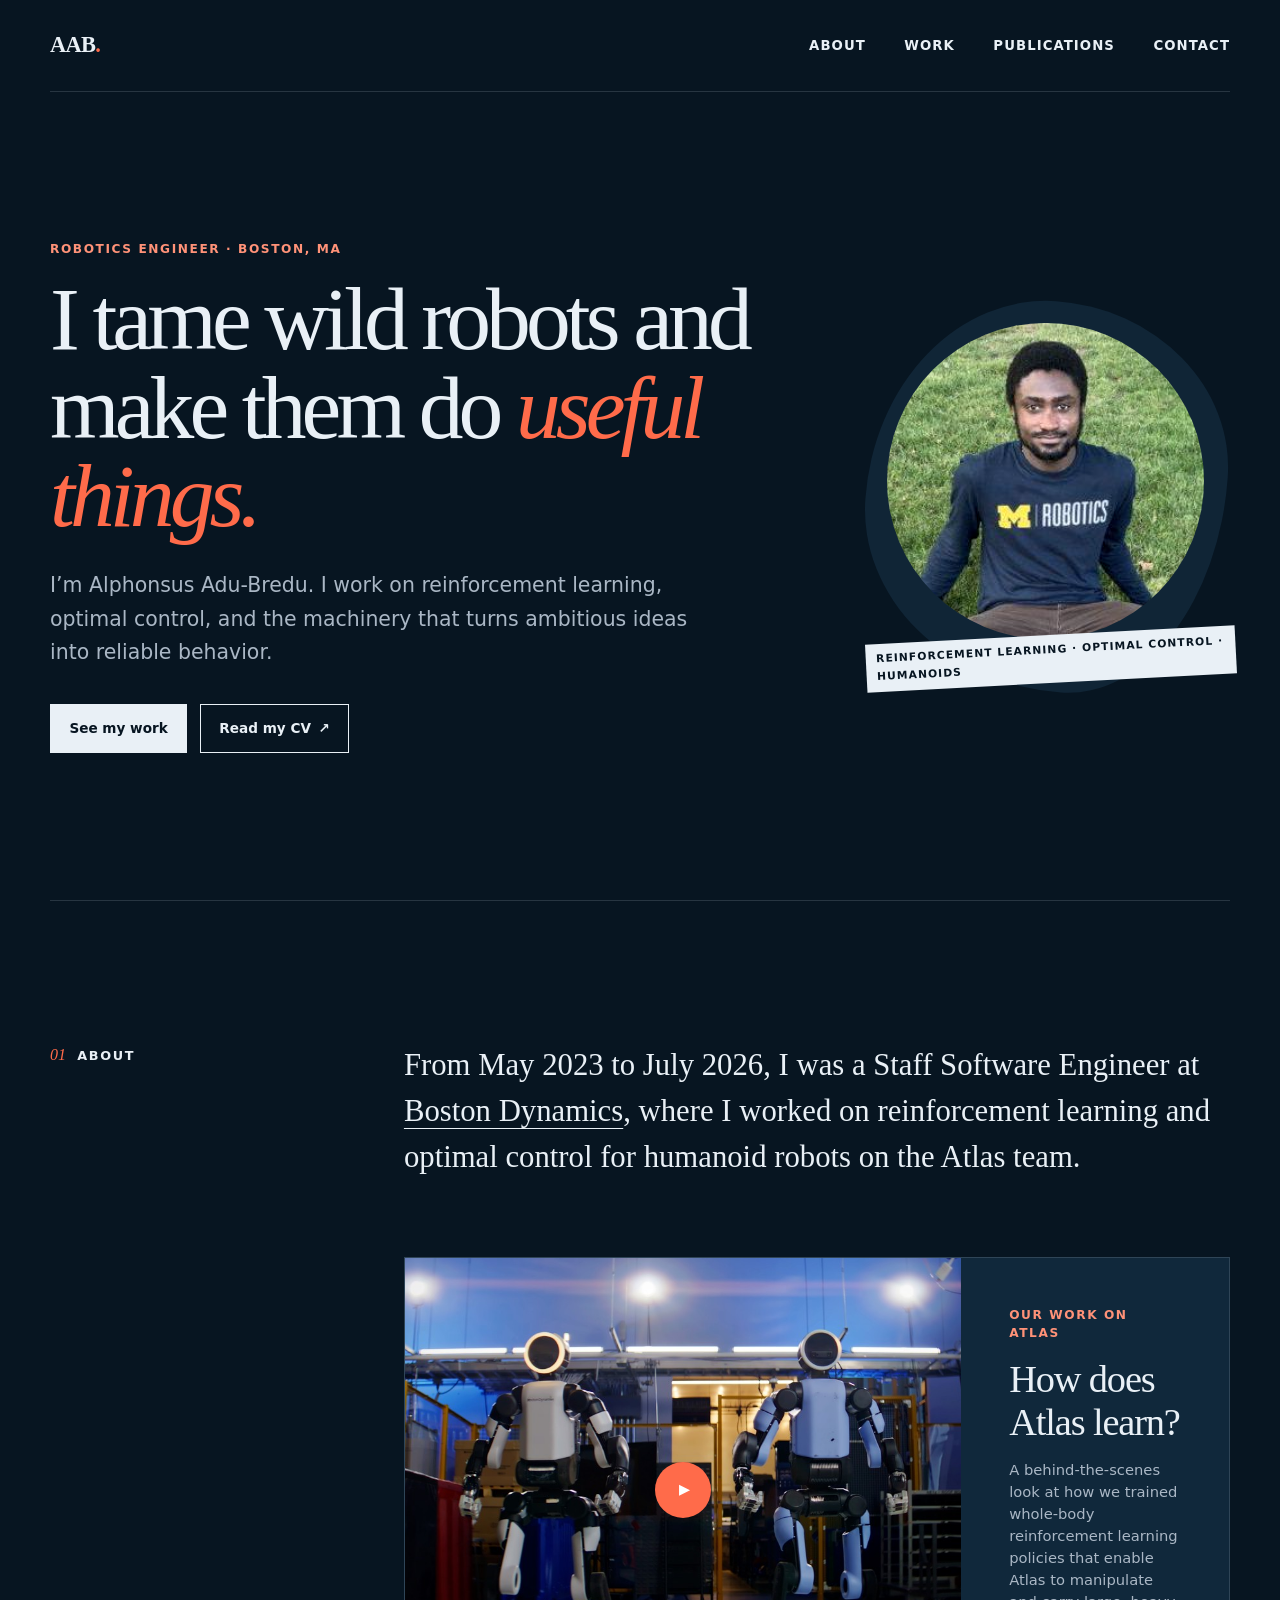
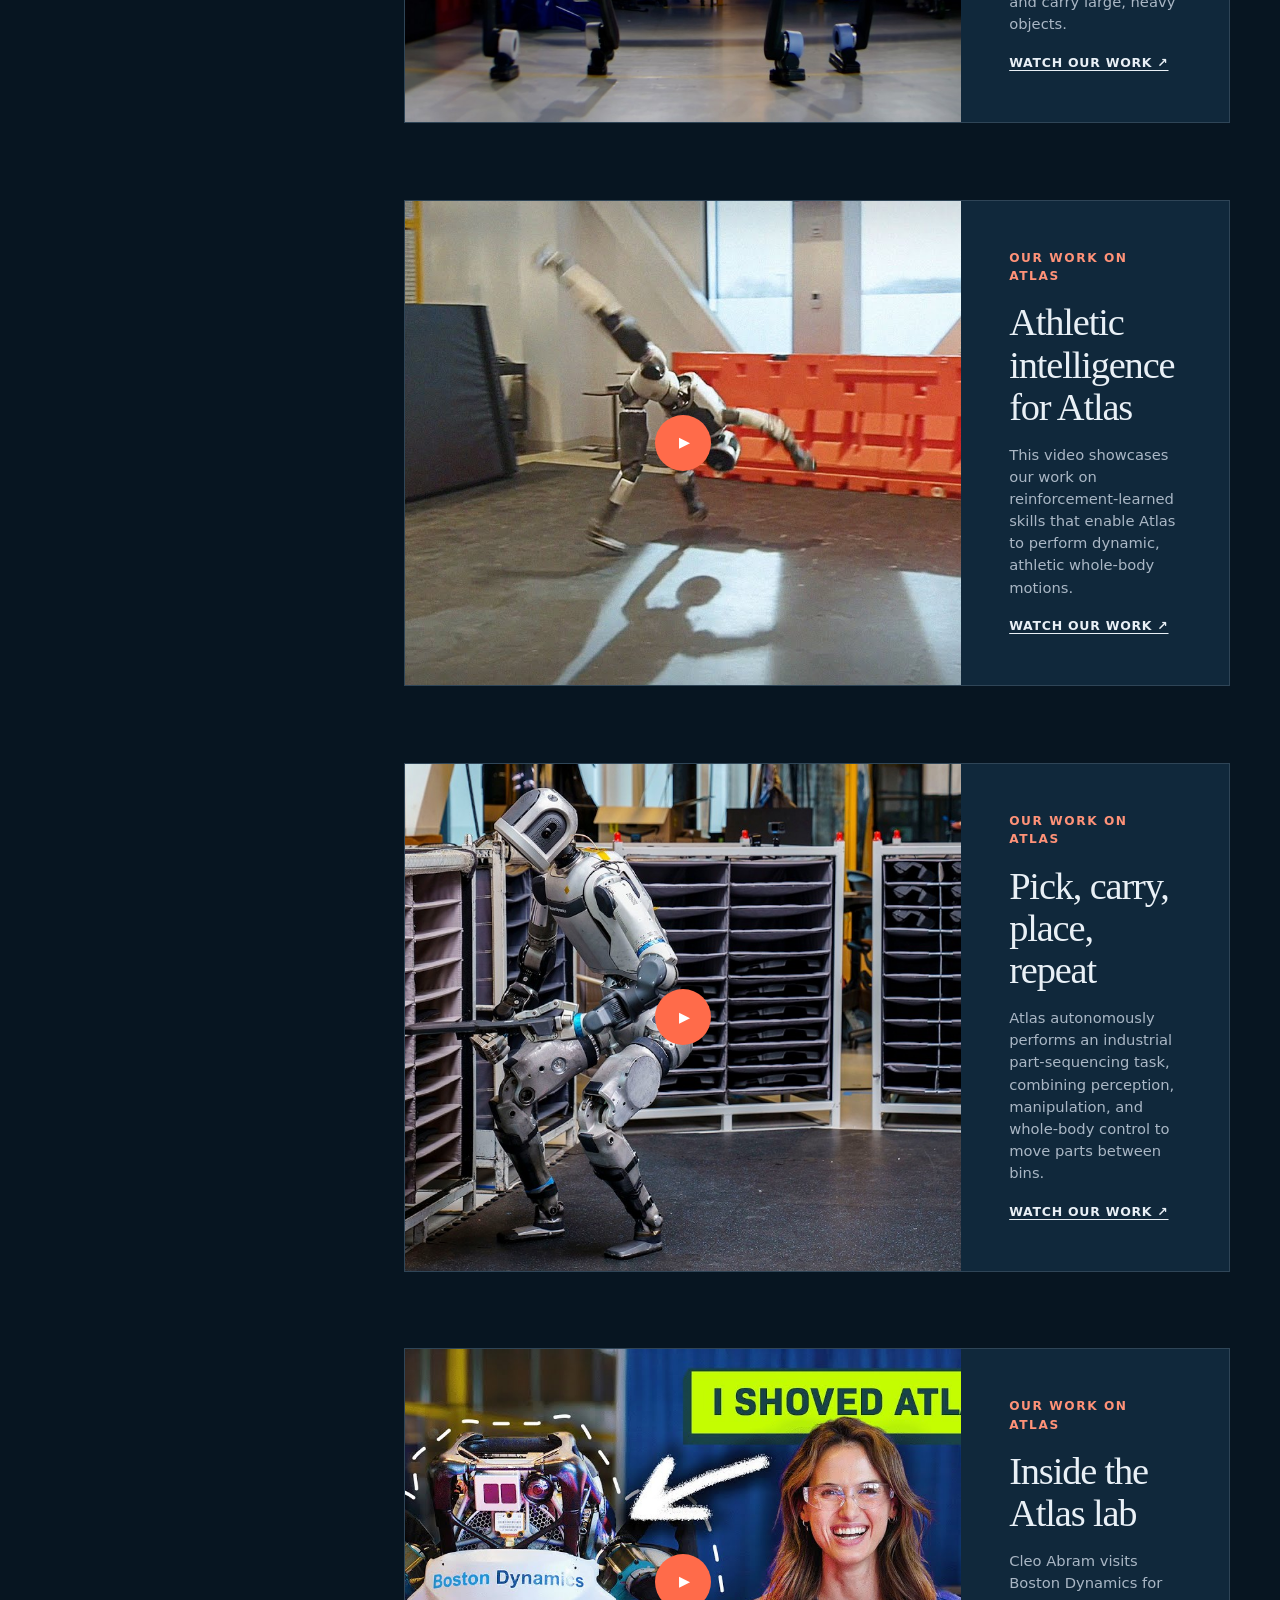
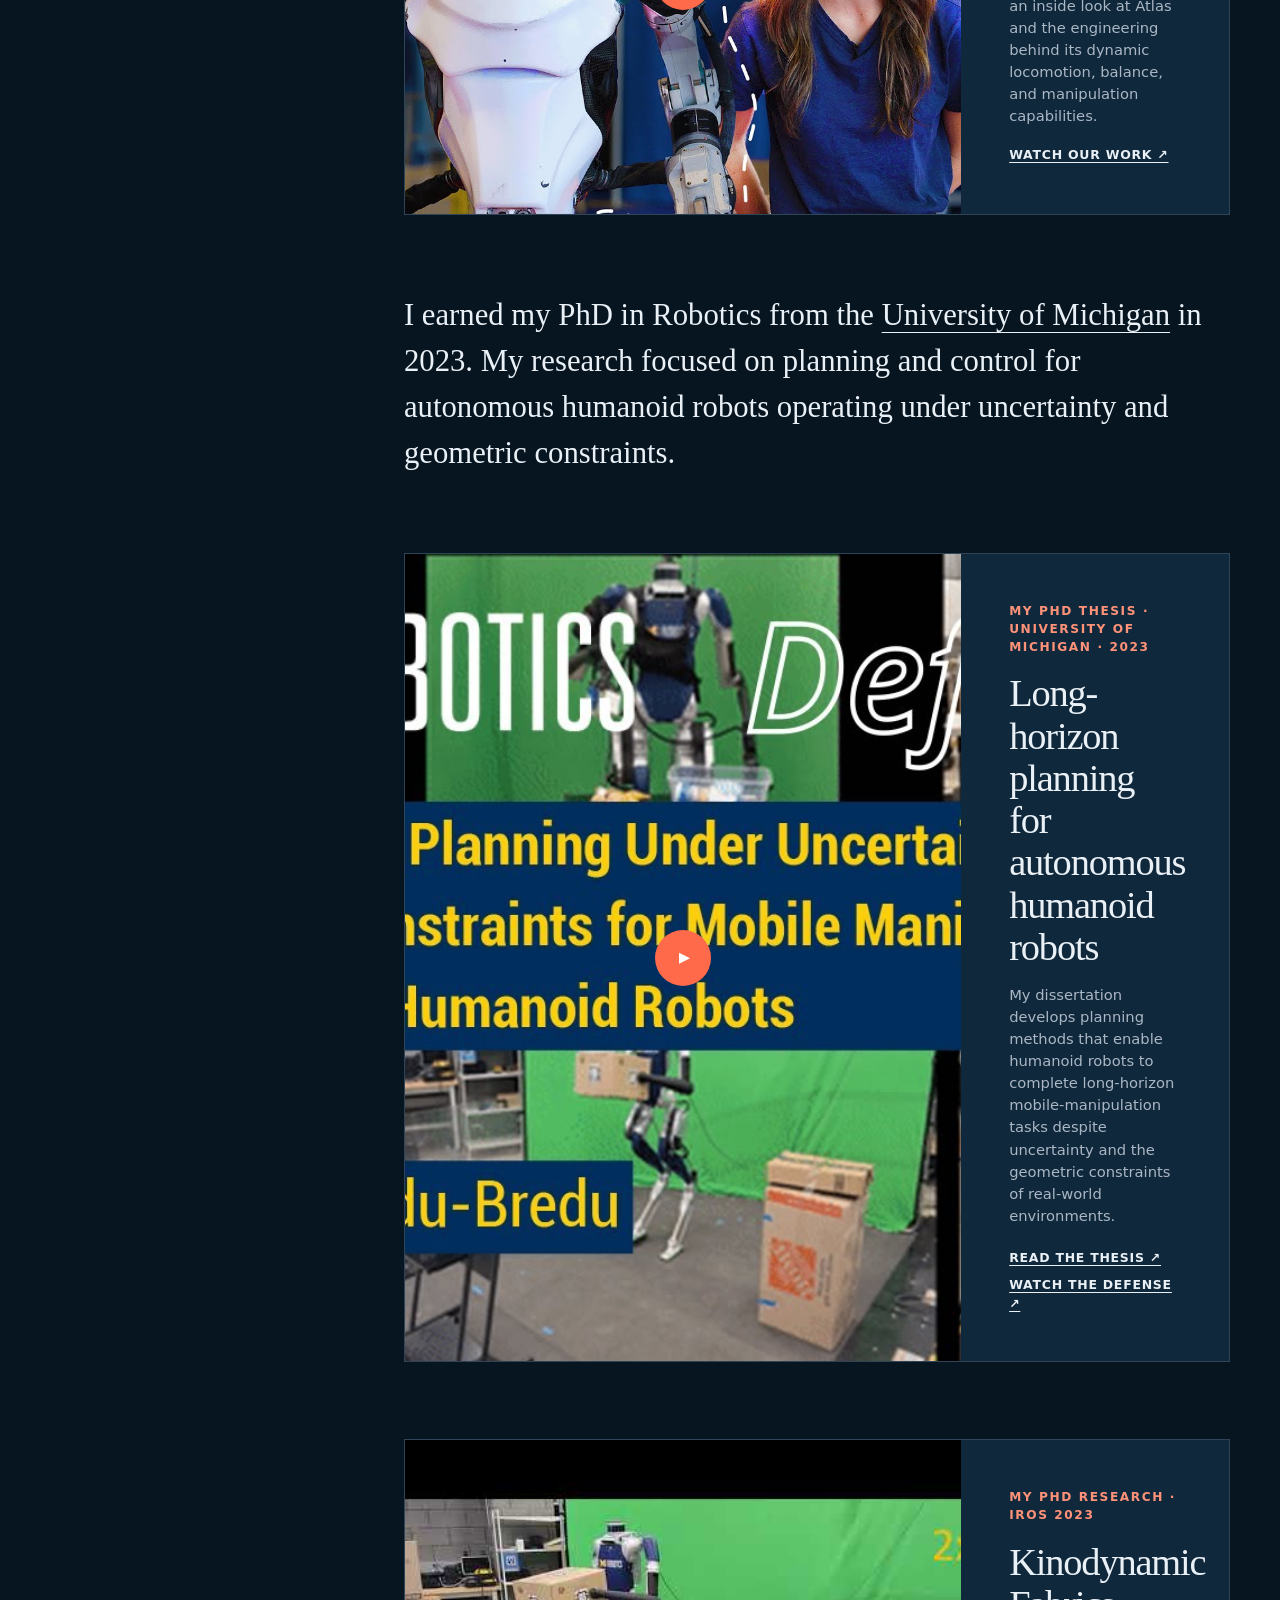
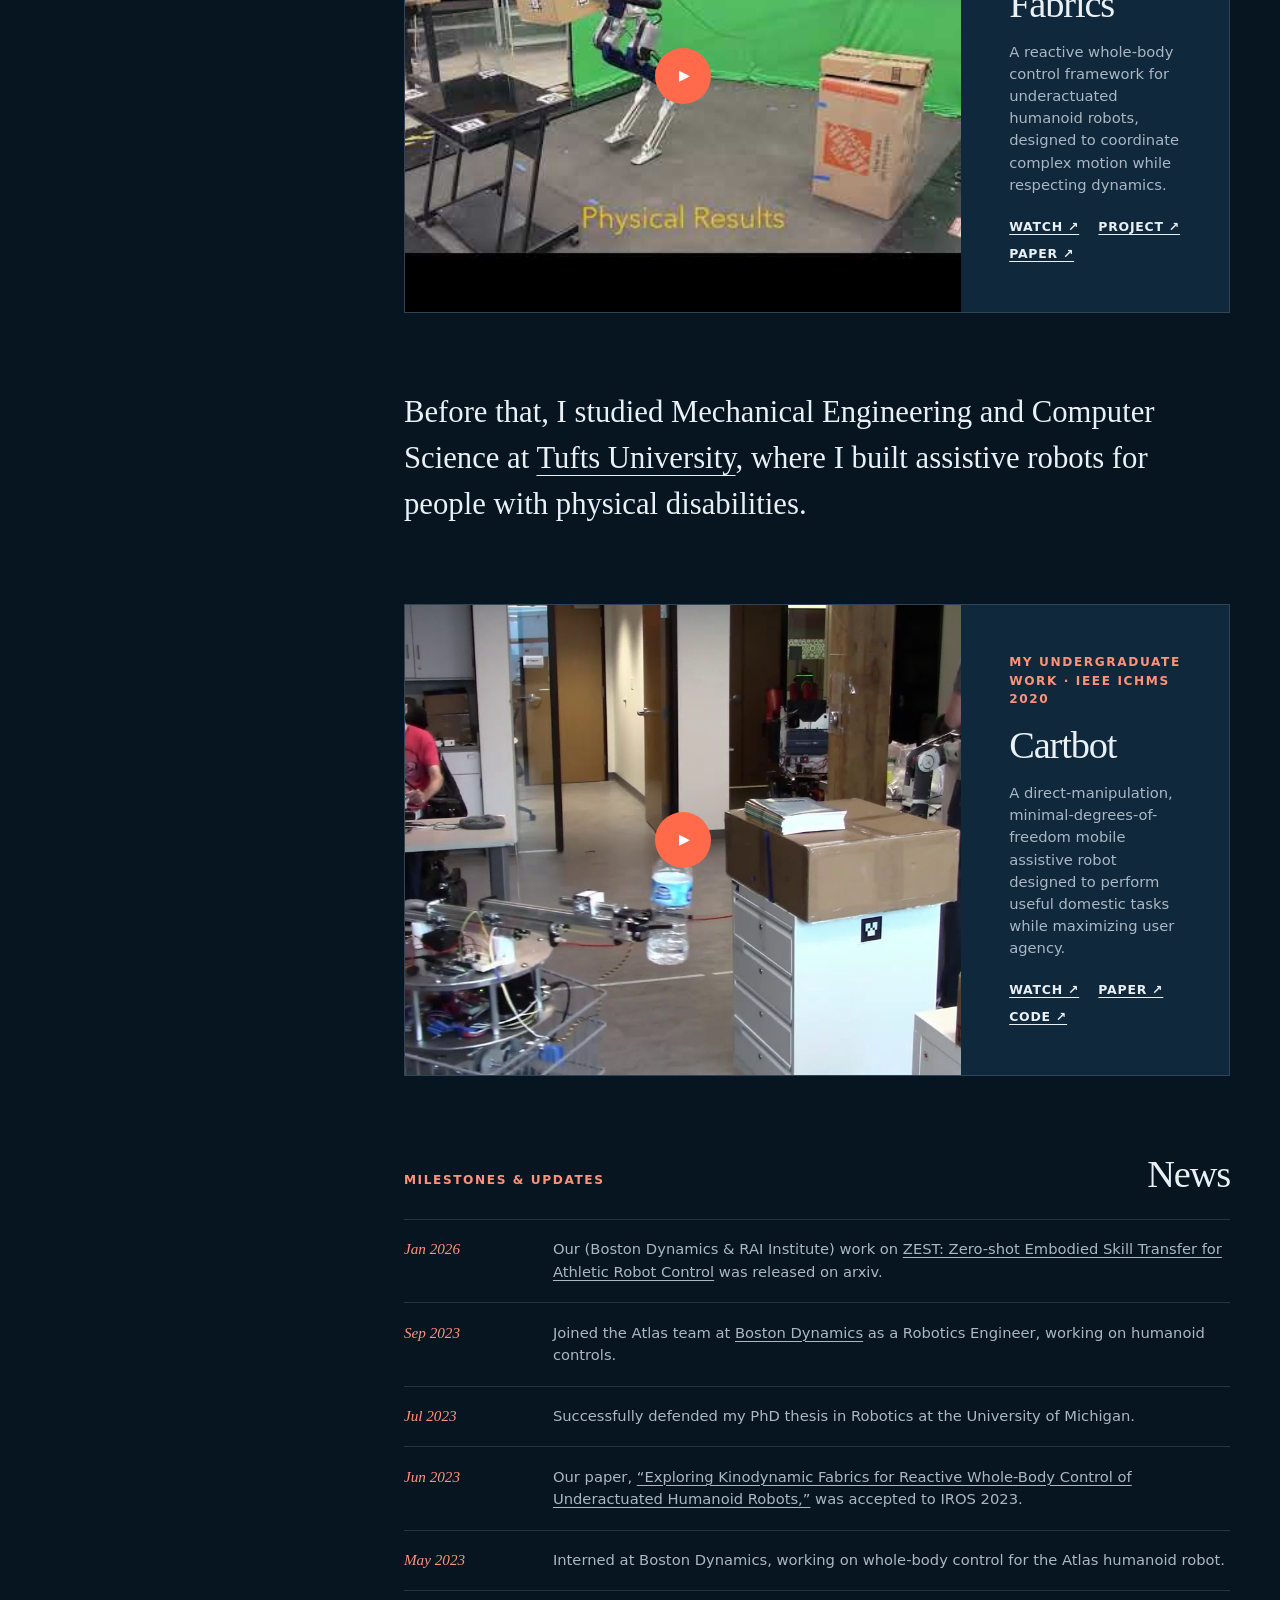
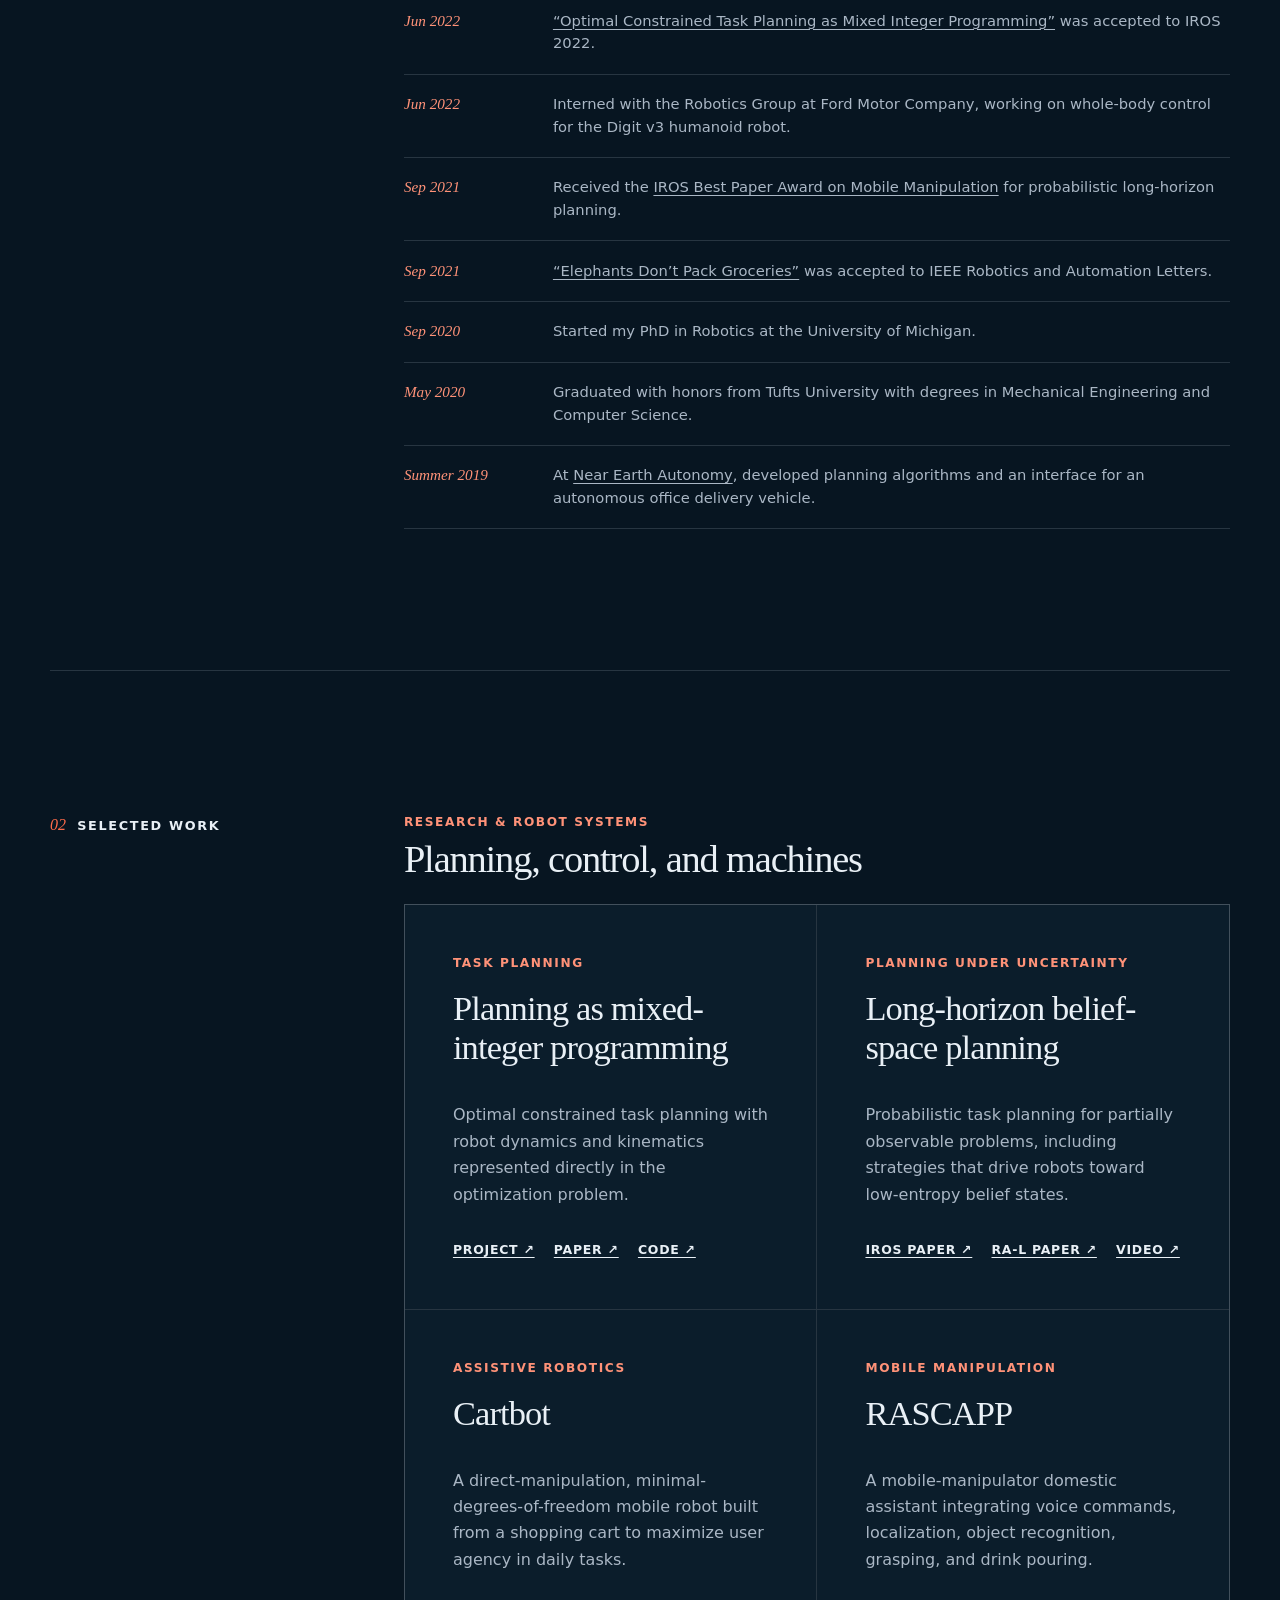
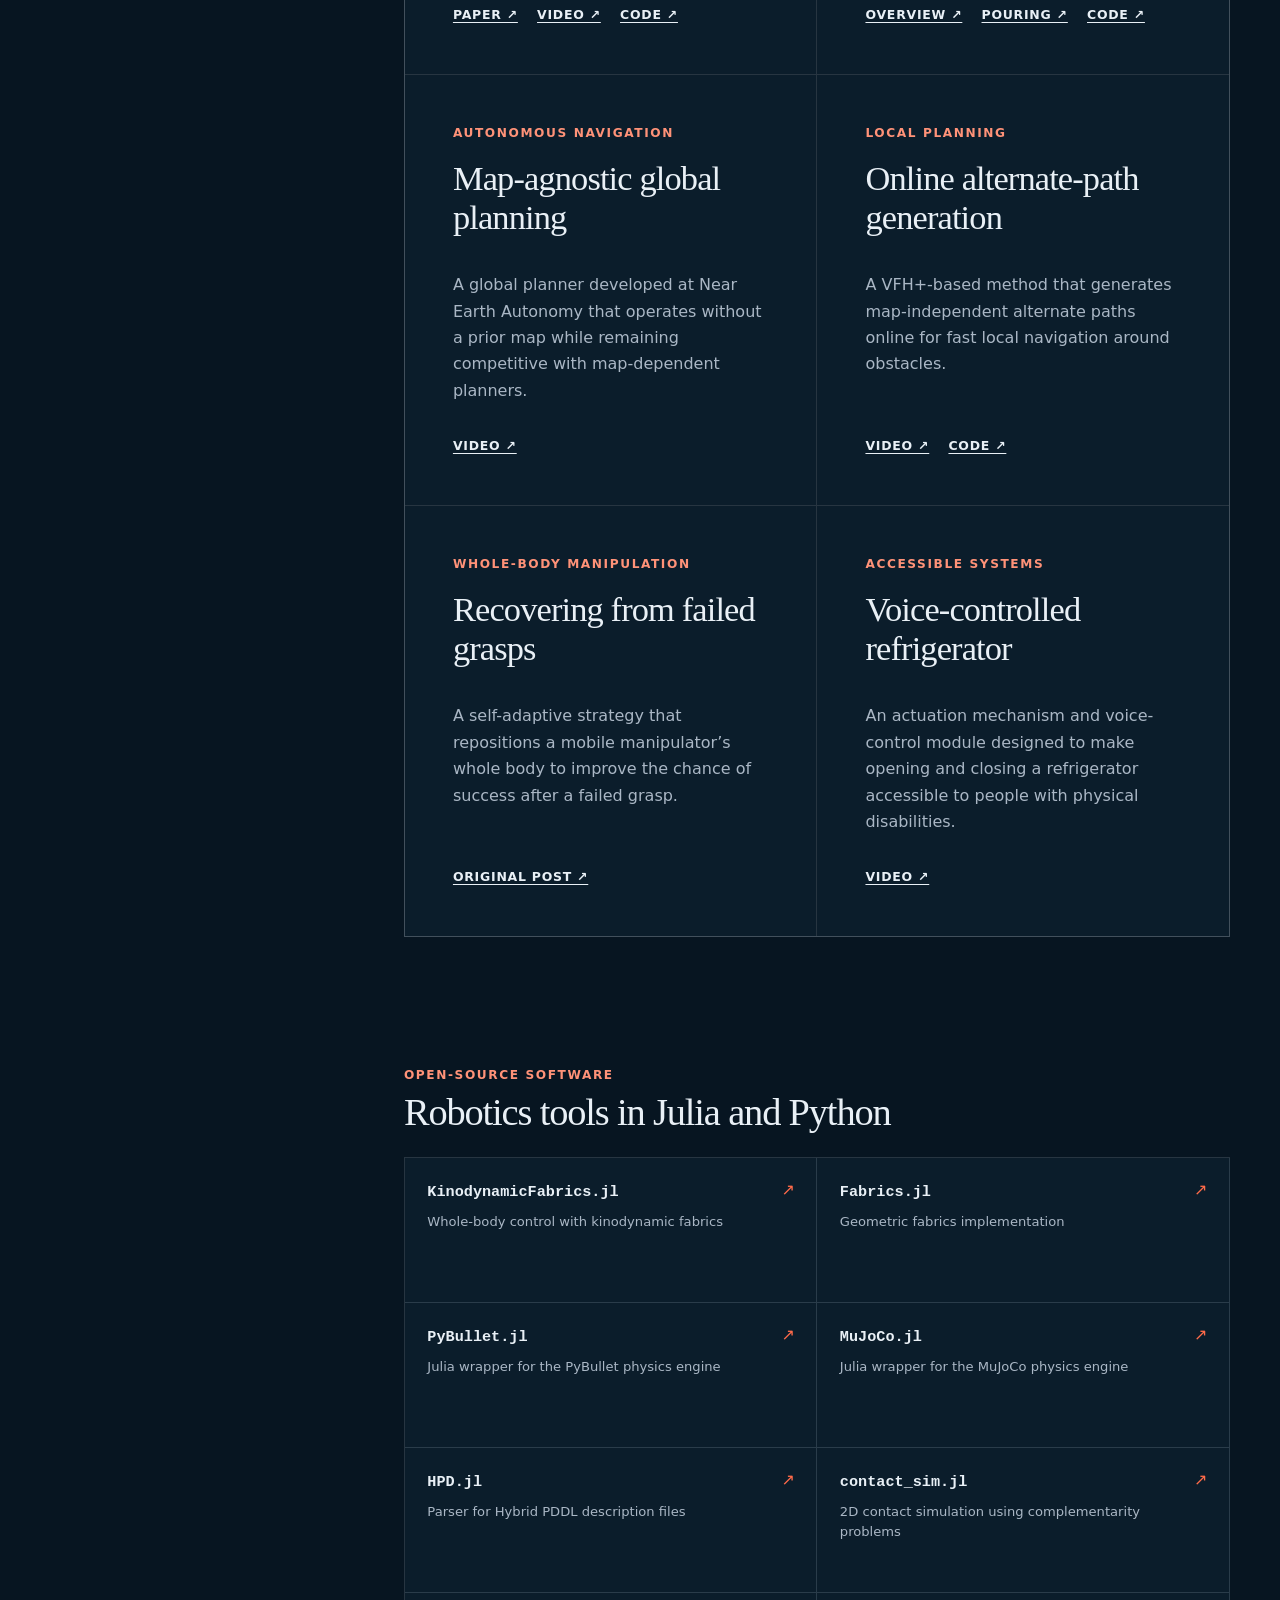
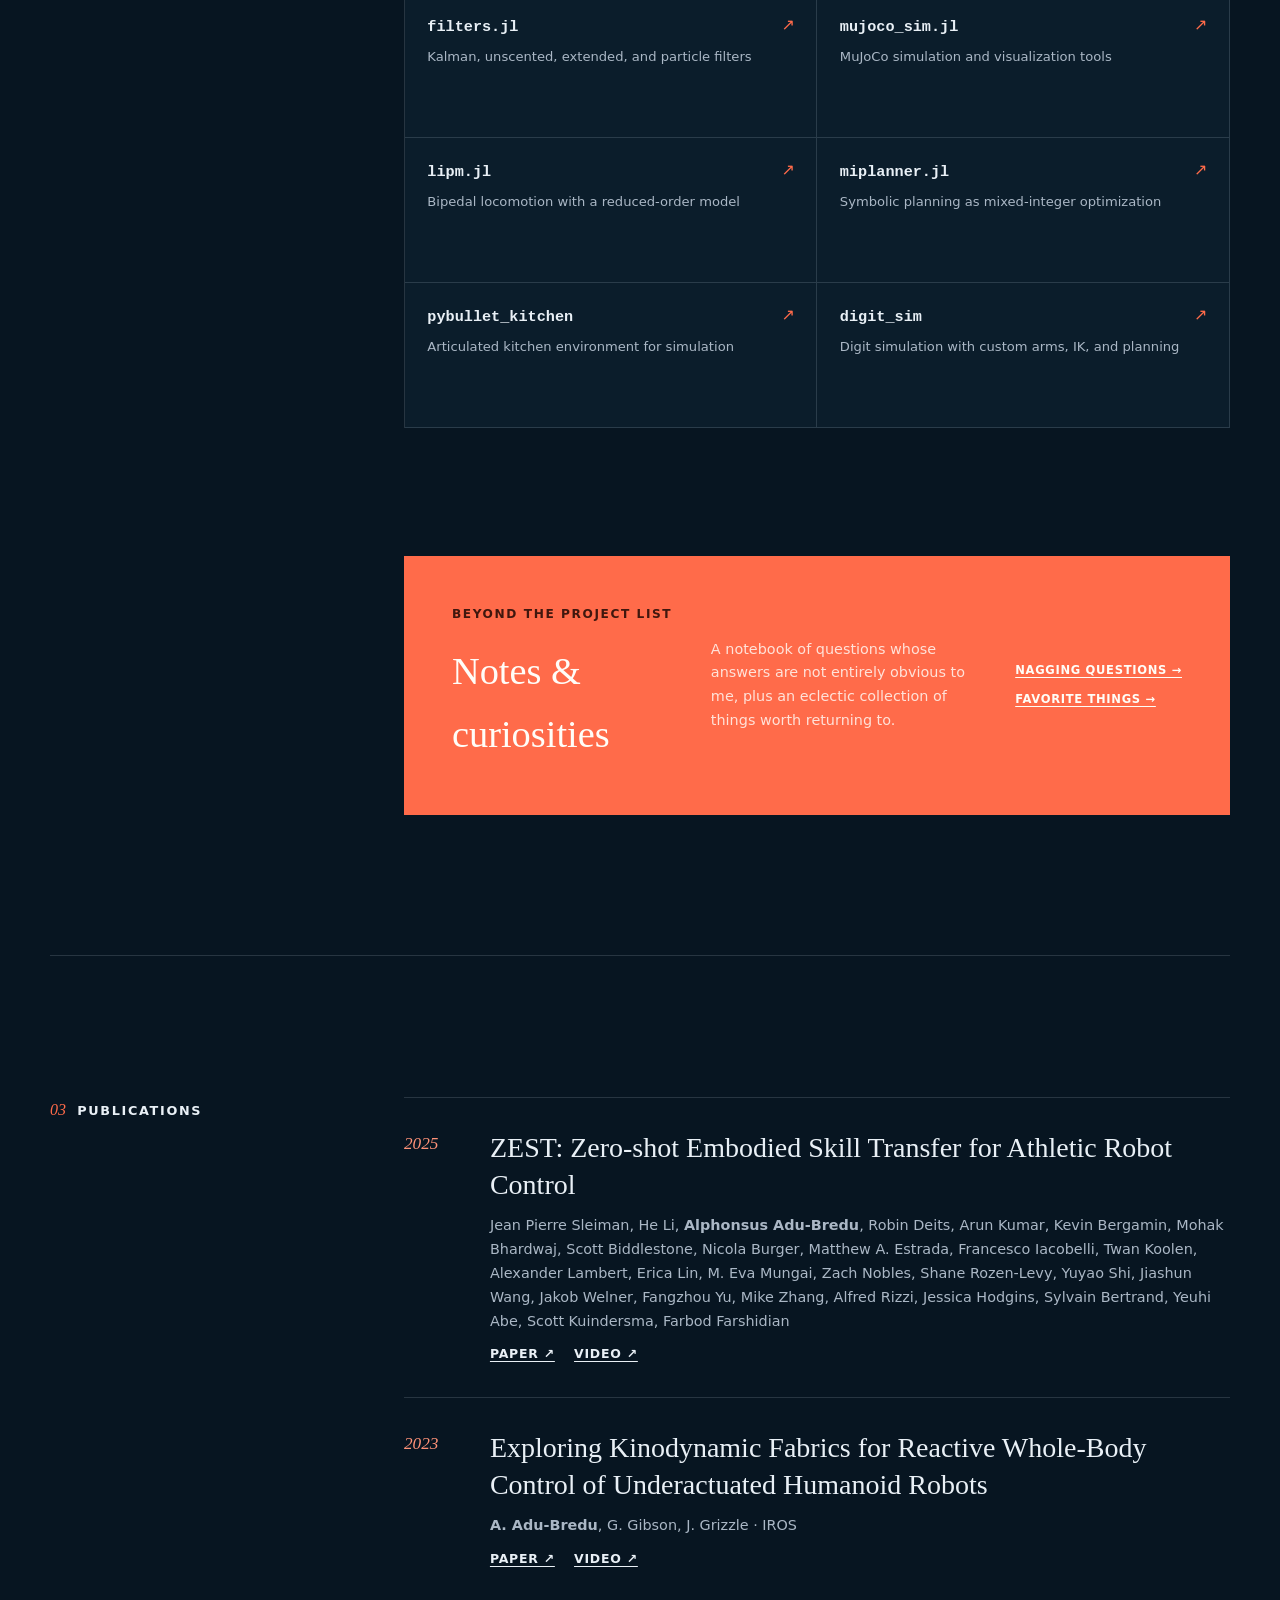
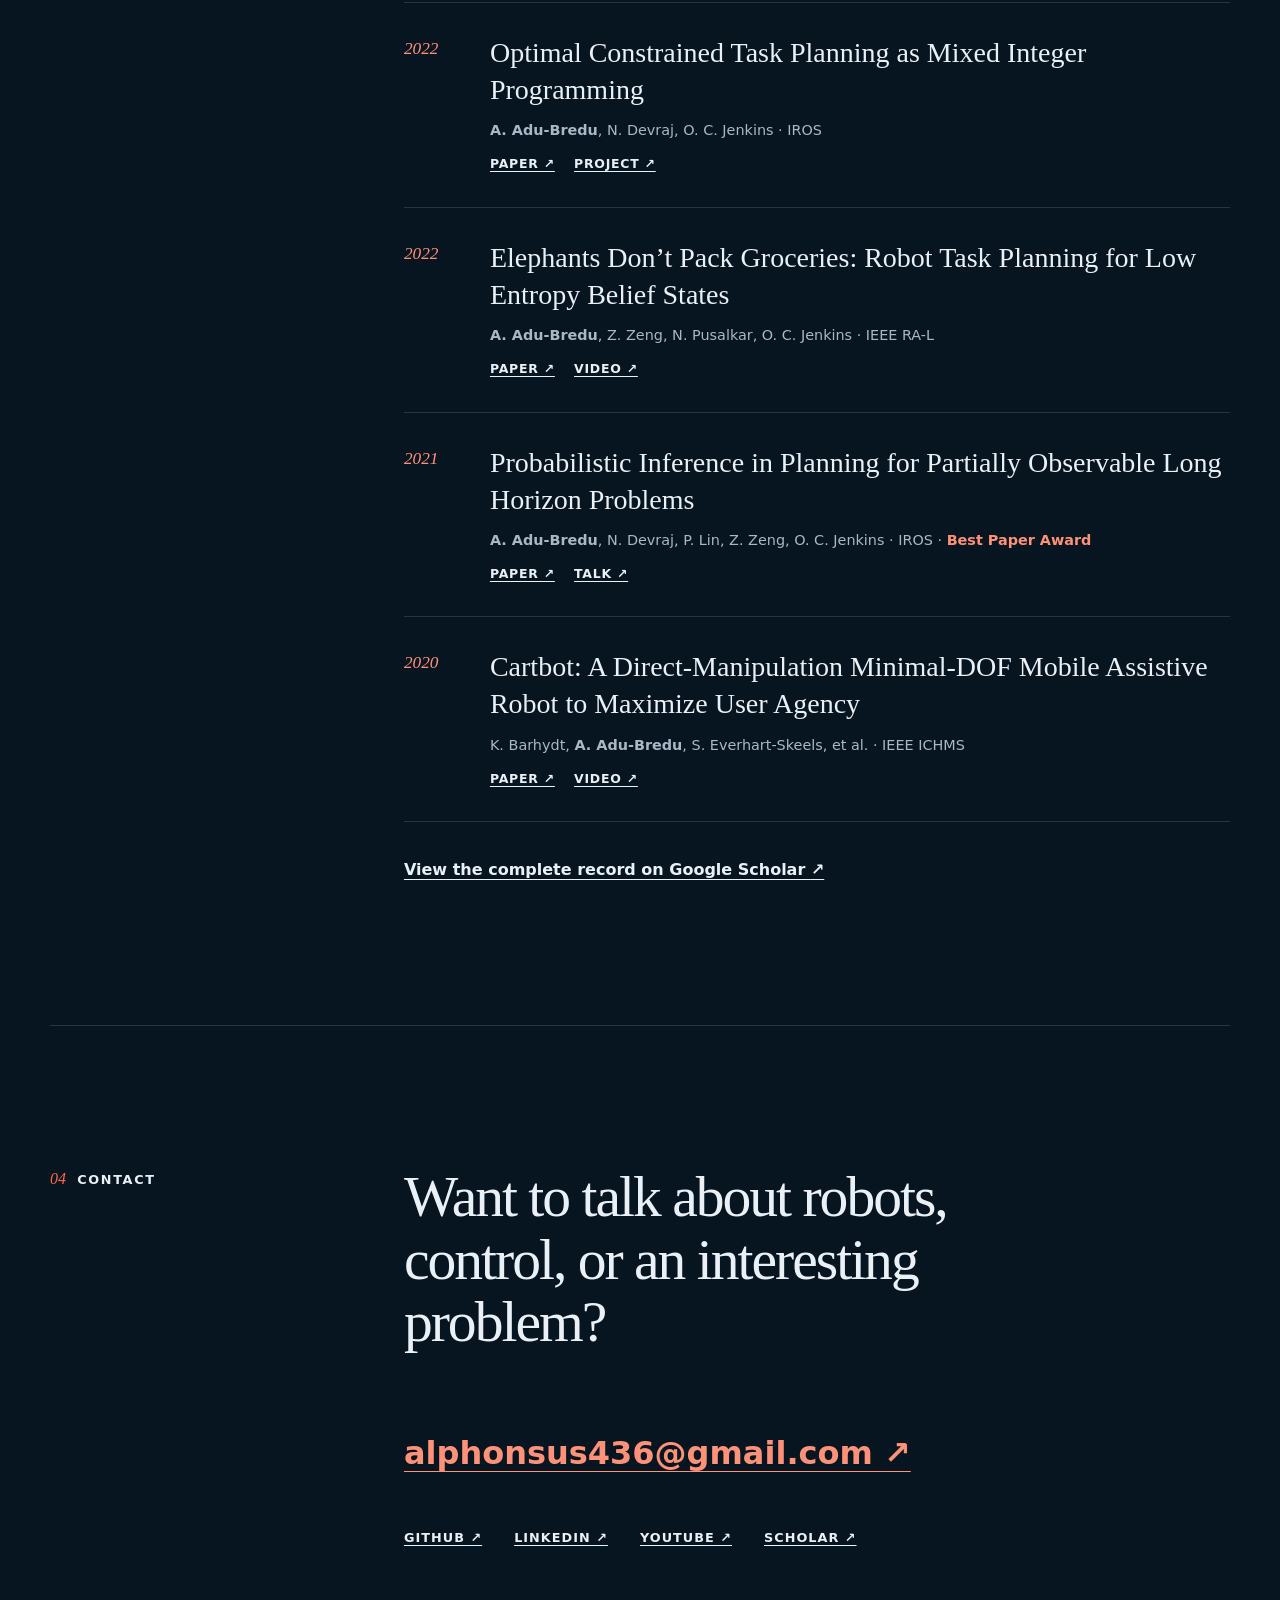
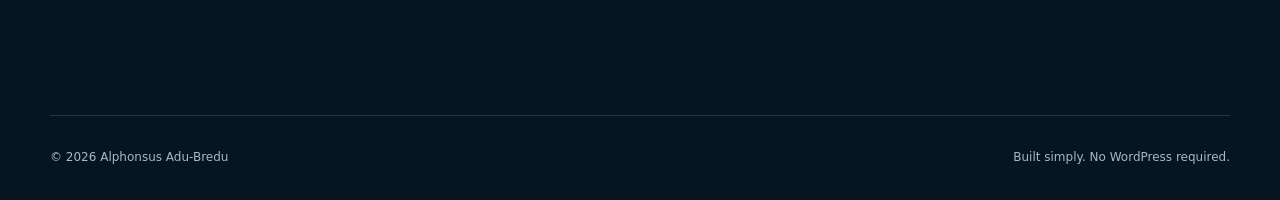
==== index.html @ b4b6ad73 "add zest paper update" ====
<!doctype html>
<html lang="en">
  <head>
    <meta charset="utf-8">
    <meta name="viewport" content="width=device-width, initial-scale=1">
    <meta name="description" content="Alphonsus Adu-Bredu is a robotics engineer working on humanoid control, planning, and useful robots.">
    <meta name="theme-color" content="#071521">
    <meta property="og:title" content="Alphonsus Adu-Bredu — Robotics Engineer">
    <meta property="og:description" content="I tame wild robots and make them do useful things.">
    <meta property="og:type" content="website">
    <meta property="og:url" content="https://alphonsusadubredu.com/">
    <meta property="og:image" content="https://alphonsusadubredu.com/assets/alphonsus.jpg">
    <title>Alphonsus Adu-Bredu — Robotics Engineer</title>
    <link rel="icon" href="/assets/favicon.svg" type="image/svg+xml">
    <link rel="stylesheet" href="/styles.css">
  </head>
  <body>
    <a class="skip-link" href="#main">Skip to content</a>

    <header class="site-header">
      <a class="wordmark" href="#top" aria-label="Home">AAB<span>.</span></a>
      <nav aria-label="Primary navigation">
        <a href="#about">About</a>
        <a href="#work">Work</a>
        <a href="#publications">Publications</a>
        <a href="#contact">Contact</a>
      </nav>
    </header>

    <main id="main">
      <section class="hero" id="top" aria-labelledby="hero-title">
        <div class="hero-copy">
          <p class="eyebrow">Robotics engineer · Boston, MA</p>
          <h1 id="hero-title">I tame wild robots and make them do <em>useful things.</em></h1>
          <p class="lede">I’m Alphonsus Adu-Bredu. I work on reinforcement learning, optimal control, and the machinery that turns ambitious ideas into reliable behavior.</p>
          <div class="hero-actions">
            <a class="button primary" href="#work">See my work</a>
            <a class="button secondary" href="https://github.com/adubredu/cv/blob/main/cv.pdf">Read my CV <span aria-hidden="true">↗</span></a>
          </div>
        </div>
        <div class="portrait-wrap">
          <div class="portrait-field" aria-hidden="true"></div>
          <img class="portrait" src="/assets/alphonsus.jpg" width="282" height="282" alt="Alphonsus Adu-Bredu" fetchpriority="high">
          <p class="portrait-note">Reinforcement Learning · Optimal Control · Humanoids</p>
        </div>
      </section>

      <section class="section about" id="about" aria-labelledby="about-title">
        <div class="section-label"><span>01</span><h2 id="about-title">About</h2></div>
        <div class="section-content prose large">
          <p>From May 2023 to July 2026, I was a Staff Software Engineer at <a href="https://bostondynamics.com/">Boston Dynamics</a>, where I worked on reinforcement learning and optimal control for humanoid robots on the Atlas team.</p>

          <article class="news-feature about-feature">
            <a class="news-feature-media" href="https://youtu.be/xKK5ze3FukQ" aria-label="Watch How does Atlas learn? on YouTube">
              <img src="/assets/atlas-hard-work.jpg" width="1280" height="720" alt="Two generations of the Atlas humanoid robot in the Boston Dynamics lab" loading="lazy">
              <span class="play" aria-hidden="true">▶</span>
            </a>
            <div class="news-feature-copy">
              <p class="card-kicker">Our work on Atlas</p>
              <h4>How does Atlas learn?</h4>
              <p>A behind-the-scenes look at how we trained whole-body reinforcement learning policies that enable Atlas to manipulate and carry large, heavy objects.</p>
              <a href="https://youtu.be/xKK5ze3FukQ">Watch our work ↗</a>
            </div>
          </article>

          <article class="news-feature about-feature">
            <a class="news-feature-media" href="https://www.youtube.com/watch?v=I44_zbEwz_w" aria-label="Watch Atlas performing athletic motions with reinforcement-learned skills on YouTube">
              <img src="/assets/atlas-athletic-intelligence.jpg" width="1280" height="720" alt="The Atlas humanoid robot performing an athletic motion" loading="lazy">
              <span class="play" aria-hidden="true">▶</span>
            </a>
            <div class="news-feature-copy">
              <p class="card-kicker">Our work on Atlas</p>
              <h4>Athletic intelligence for Atlas</h4>
              <p>This video showcases our work on reinforcement-learned skills that enable Atlas to perform dynamic, athletic whole-body motions.</p>
              <a href="https://www.youtube.com/watch?v=I44_zbEwz_w">Watch our work ↗</a>
            </div>
          </article>

          <article class="news-feature about-feature">
            <a class="news-feature-media" href="https://youtu.be/v8UaiRgqvlc" aria-label="Watch Pick, Carry, Place, Repeat with Atlas on YouTube">
              <img src="/assets/atlas-pick-carry-place.jpg" width="1280" height="720" alt="Atlas autonomously picking, carrying, and placing automotive parts" loading="lazy">
              <span class="play" aria-hidden="true">▶</span>
            </a>
            <div class="news-feature-copy">
              <p class="card-kicker">Our work on Atlas</p>
              <h4>Pick, carry, place, repeat</h4>
              <p>Atlas autonomously performs an industrial part-sequencing task, combining perception, manipulation, and whole-body control to move parts between bins.</p>
              <a href="https://youtu.be/v8UaiRgqvlc">Watch our work ↗</a>
            </div>
          </article>

          <article class="news-feature about-feature">
            <a class="news-feature-media" href="https://youtu.be/nAgTgwak7ME" aria-label="Watch I Challenged Boston Dynamics' Famous Atlas Robot on YouTube">
              <img src="/assets/atlas-cleo-abram.jpg" width="1280" height="720" alt="Cleo Abram visiting Atlas in the Boston Dynamics lab" loading="lazy">
              <span class="play" aria-hidden="true">▶</span>
            </a>
            <div class="news-feature-copy">
              <p class="card-kicker">Our work on Atlas</p>
              <h4>Inside the Atlas lab</h4>
              <p>Cleo Abram visits Boston Dynamics for an inside look at Atlas and the engineering behind its dynamic locomotion, balance, and manipulation capabilities.</p>
              <a href="https://youtu.be/nAgTgwak7ME">Watch our work ↗</a>
            </div>
          </article>

          <p>I earned my PhD in Robotics from the <a href="https://robotics.umich.edu/">University of Michigan</a> in 2023. My research focused on planning and control for autonomous humanoid robots operating under uncertainty and geometric constraints.</p>

          <article class="news-feature about-feature">
            <a class="news-feature-media" href="https://www.youtube.com/watch?v=dOwXYe_3_Ss" aria-label="Watch Alphonsus Adu-Bredu's PhD thesis defense on YouTube">
              <img src="/assets/phd-thesis-defense.jpg" width="1280" height="720" alt="Thesis defense: Long-Horizon Planning Under Uncertainty and Geometric Constraints for Mobile Manipulation by Autonomous Humanoid Robots" loading="lazy">
              <span class="play" aria-hidden="true">▶</span>
            </a>
            <div class="news-feature-copy">
              <p class="card-kicker">My PhD thesis · University of Michigan · 2023</p>
              <h4>Long-horizon planning for autonomous humanoid robots</h4>
              <p>My dissertation develops planning methods that enable humanoid robots to complete long-horizon mobile-manipulation tasks despite uncertainty and the geometric constraints of real-world environments.</p>
              <div class="links">
                <a href="https://deepblue.lib.umich.edu/items/2fefa615-3187-488e-bd3e-914e6cd55c18">Read the thesis ↗</a>
                <a href="https://www.youtube.com/watch?v=dOwXYe_3_Ss">Watch the defense ↗</a>
              </div>
            </div>
          </article>

          <article class="news-feature about-feature">
            <a class="news-feature-media" href="https://youtu.be/IcITHvBJf50" aria-label="Watch the Kinodynamic Fabrics humanoid control video on YouTube">
              <img src="/assets/kinodynamic-fabrics.jpg" width="480" height="360" alt="A humanoid robot demonstrating whole-body control with Kinodynamic Fabrics" loading="lazy">
              <span class="play" aria-hidden="true">▶</span>
            </a>
            <div class="news-feature-copy">
              <p class="card-kicker">My PhD research · IROS 2023</p>
              <h4>Kinodynamic Fabrics</h4>
              <p>A reactive whole-body control framework for underactuated humanoid robots, designed to coordinate complex motion while respecting dynamics.</p>
              <div class="links">
                <a href="https://youtu.be/IcITHvBJf50">Watch ↗</a>
                <a href="https://adubredu.github.io/kinofabs/">Project ↗</a>
                <a href="https://arxiv.org/abs/2303.04279">Paper ↗</a>
              </div>
            </div>
          </article>

          <p>Before that, I studied Mechanical Engineering and Computer Science at <a href="https://www.tufts.edu/">Tufts University</a>, where I built assistive robots for people with physical disabilities.</p>

          <article class="news-feature about-feature">
            <a class="news-feature-media" href="https://youtu.be/B5mqnyfBK84" aria-label="Watch the Cartbot assistive robotics video on YouTube">
              <img src="/assets/cartbot.jpg" width="1280" height="720" alt="Cartbot, a mobile assistive robot built from a shopping cart" loading="lazy">
              <span class="play" aria-hidden="true">▶</span>
            </a>
            <div class="news-feature-copy">
              <p class="card-kicker">My undergraduate work · IEEE ICHMS 2020</p>
              <h4>Cartbot</h4>
              <p>A direct-manipulation, minimal-degrees-of-freedom mobile assistive robot designed to perform useful domestic tasks while maximizing user agency.</p>
              <div class="links">
                <a href="https://youtu.be/B5mqnyfBK84">Watch ↗</a>
                <a href="https://ieeexplore.ieee.org/document/9209385">Paper ↗</a>
                <a href="https://github.com/adubredu/motor_ws">Code ↗</a>
              </div>
            </div>
          </article>

          <div class="news" aria-labelledby="news-title">
            <div class="subsection-heading">
              <p class="card-kicker">Milestones &amp; updates</p>
              <h3 id="news-title">News</h3>
            </div>
            <ol class="news-list">
              <li><time datetime="2026-01-30">Jan 2026</time><p>Our (Boston Dynamics & RAI Institute) work on <a href="https://arxiv.org/abs/2602.00401">ZEST: Zero-shot Embodied Skill Transfer for Athletic Robot Control</a> was released on arxiv.</p></li>
              <li><time datetime="2023-09-11">Sep 2023</time><p>Joined the Atlas team at <a href="https://bostondynamics.com/">Boston Dynamics</a> as a Robotics Engineer, working on humanoid controls.</p></li>
              <li><time datetime="2023-07-31">Jul 2023</time><p>Successfully defended my PhD thesis in Robotics at the University of Michigan.</p></li>
              <li><time datetime="2023-06-21">Jun 2023</time><p>Our paper, <a href="https://arxiv.org/abs/2303.04279">“Exploring Kinodynamic Fabrics for Reactive Whole-Body Control of Underactuated Humanoid Robots,”</a> was accepted to IROS 2023.</p></li>
              <li><time datetime="2023-05">May 2023</time><p>Interned at Boston Dynamics, working on whole-body control for the Atlas humanoid robot.</p></li>
              <li><time datetime="2022-06-30">Jun 2022</time><p><a href="https://arxiv.org/abs/2211.09632">“Optimal Constrained Task Planning as Mixed Integer Programming”</a> was accepted to IROS 2022.</p></li>
              <li><time datetime="2022-06">Jun 2022</time><p>Interned with the Robotics Group at Ford Motor Company, working on whole-body control for the Digit v3 humanoid robot.</p></li>
              <li><time datetime="2021-09-26">Sep 2021</time><p>Received the <a href="https://cse.engin.umich.edu/stories/best-paper-to-give-robots-more-planning-foresight">IROS Best Paper Award on Mobile Manipulation</a> for probabilistic long-horizon planning.</p></li>
              <li><time datetime="2021-09-01">Sep 2021</time><p><a href="https://arxiv.org/abs/2011.09105">“Elephants Don’t Pack Groceries”</a> was accepted to IEEE Robotics and Automation Letters.</p></li>
              <li><time datetime="2020-09-03">Sep 2020</time><p>Started my PhD in Robotics at the University of Michigan.</p></li>
              <li><time datetime="2020-05-17">May 2020</time><p>Graduated with honors from Tufts University with degrees in Mechanical Engineering and Computer Science.</p></li>
              <li><time datetime="2019-05">Summer 2019</time><p>At <a href="https://www.nearearth.aero/">Near Earth Autonomy</a>, developed planning algorithms and an interface for an autonomous office delivery vehicle.</p></li>
            </ol>
          </div>
        </div>
      </section>

      <section class="section" id="work" aria-labelledby="work-title">
        <div class="section-label"><span>02</span><h2 id="work-title">Selected work</h2></div>
        <div class="section-content">
          <div class="project-group project-group-first">
            <div class="project-group-heading"><p class="card-kicker">Research &amp; robot systems</p><h3>Planning, control, and machines</h3></div>
            <div class="work-grid">
            <article class="work-card">
              <p class="card-kicker">Task planning</p>
              <h3>Planning as mixed-integer programming</h3>
              <p>Optimal constrained task planning with robot dynamics and kinematics represented directly in the optimization problem.</p>
              <div class="links"><a href="https://adubredu.github.io/gtpmip/">Project ↗</a><a href="https://arxiv.org/abs/2211.09632">Paper ↗</a><a href="https://github.com/adubredu/miplanner.jl">Code ↗</a></div>
            </article>
            <article class="work-card">
              <p class="card-kicker">Planning under uncertainty</p>
              <h3>Long-horizon belief-space planning</h3>
              <p>Probabilistic task planning for partially observable problems, including strategies that drive robots toward low-entropy belief states.</p>
              <div class="links"><a href="https://arxiv.org/abs/2110.09153">IROS paper ↗</a><a href="https://arxiv.org/abs/2011.09105">RA-L paper ↗</a><a href="https://youtu.be/im6tve9-9A0">Video ↗</a></div>
            </article>
            <article class="work-card">
              <p class="card-kicker">Assistive robotics</p>
              <h3>Cartbot</h3>
              <p>A direct-manipulation, minimal-degrees-of-freedom mobile robot built from a shopping cart to maximize user agency in daily tasks.</p>
              <div class="links"><a href="https://ieeexplore.ieee.org/document/9209385">Paper ↗</a><a href="https://youtu.be/B5mqnyfBK84">Video ↗</a><a href="https://github.com/adubredu/motor_ws">Code ↗</a></div>
            </article>
            <article class="work-card">
              <p class="card-kicker">Mobile manipulation</p>
              <h3>RASCAPP</h3>
              <p>A mobile-manipulator domestic assistant integrating voice commands, localization, object recognition, grasping, and drink pouring.</p>
              <div class="links"><a href="https://youtu.be/UvgG-N2i1AU">Overview ↗</a><a href="https://youtu.be/s3D46Cw_gtk">Pouring ↗</a><a href="https://github.com/adubredu/rascapp_robot">Code ↗</a></div>
            </article>
            <article class="work-card">
              <p class="card-kicker">Autonomous navigation</p>
              <h3>Map-agnostic global planning</h3>
              <p>A global planner developed at Near Earth Autonomy that operates without a prior map while remaining competitive with map-dependent planners.</p>
              <div class="links"><a href="https://youtu.be/meLLCVgNbMA">Video ↗</a></div>
            </article>
            <article class="work-card">
              <p class="card-kicker">Local planning</p>
              <h3>Online alternate-path generation</h3>
              <p>A VFH+-based method that generates map-independent alternate paths online for fast local navigation around obstacles.</p>
              <div class="links"><a href="https://youtu.be/FFCPuz_COcU">Video ↗</a><a href="https://github.com/adubredu/motor_ws">Code ↗</a></div>
            </article>
            <article class="work-card">
              <p class="card-kicker">Whole-body manipulation</p>
              <h3>Recovering from failed grasps</h3>
              <p>A self-adaptive strategy that repositions a mobile manipulator’s whole body to improve the chance of success after a failed grasp.</p>
              <div class="links"><a href="https://alphonsusadubredu.com/whole-body-robot-manipulation/">Original post ↗</a></div>
            </article>
            <article class="work-card">
              <p class="card-kicker">Accessible systems</p>
              <h3>Voice-controlled refrigerator</h3>
              <p>An actuation mechanism and voice-control module designed to make opening and closing a refrigerator accessible to people with physical disabilities.</p>
              <div class="links"><a href="https://youtu.be/6XiPX81SQa4">Video ↗</a></div>
            </article>
            </div>
          </div>

          <div class="project-group software-group">
            <div class="project-group-heading"><p class="card-kicker">Open-source software</p><h3>Robotics tools in Julia and Python</h3></div>
            <div class="software-grid">
              <a class="software-card" href="https://github.com/adubredu/KinodynamicFabrics.jl"><strong>KinodynamicFabrics.jl</strong><span>Whole-body control with kinodynamic fabrics</span><b>↗</b></a>
              <a class="software-card" href="https://github.com/adubredu/Fabrics.jl"><strong>Fabrics.jl</strong><span>Geometric fabrics implementation</span><b>↗</b></a>
              <a class="software-card" href="https://github.com/adubredu/PyBullet.jl"><strong>PyBullet.jl</strong><span>Julia wrapper for the PyBullet physics engine</span><b>↗</b></a>
              <a class="software-card" href="https://github.com/adubredu/MuJoCo.jl"><strong>MuJoCo.jl</strong><span>Julia wrapper for the MuJoCo physics engine</span><b>↗</b></a>
              <a class="software-card" href="https://github.com/adubredu/HPD.jl"><strong>HPD.jl</strong><span>Parser for Hybrid PDDL description files</span><b>↗</b></a>
              <a class="software-card" href="https://github.com/adubredu/contact_sim.jl"><strong>contact_sim.jl</strong><span>2D contact simulation using complementarity problems</span><b>↗</b></a>
              <a class="software-card" href="https://github.com/adubredu/filters.jl"><strong>filters.jl</strong><span>Kalman, unscented, extended, and particle filters</span><b>↗</b></a>
              <a class="software-card" href="https://github.com/adubredu/mujoco_sim.jl"><strong>mujoco_sim.jl</strong><span>MuJoCo simulation and visualization tools</span><b>↗</b></a>
              <a class="software-card" href="https://github.com/adubredu/lipm.jl"><strong>lipm.jl</strong><span>Bipedal locomotion with a reduced-order model</span><b>↗</b></a>
              <a class="software-card" href="https://github.com/adubredu/miplanner.jl"><strong>miplanner.jl</strong><span>Symbolic planning as mixed-integer optimization</span><b>↗</b></a>
              <a class="software-card" href="https://github.com/adubredu/pybullet_kitchen"><strong>pybullet_kitchen</strong><span>Articulated kitchen environment for simulation</span><b>↗</b></a>
              <a class="software-card" href="https://github.com/adubredu/digit_sim"><strong>digit_sim</strong><span>Digit simulation with custom arms, IK, and planning</span><b>↗</b></a>
            </div>
          </div>

          <aside class="question-strip">
            <div><p class="card-kicker">Beyond the project list</p><h3>Notes &amp; curiosities</h3></div>
            <p>A notebook of questions whose answers are not entirely obvious to me, plus an eclectic collection of things worth returning to.</p>
            <div class="question-strip-links"><a href="/nagging-questions/">Nagging questions →</a><a href="/favorite-things/">Favorite things →</a></div>
          </aside>
        </div>
      </section>

      <section class="section" id="publications" aria-labelledby="publications-title">
        <div class="section-label"><span>03</span><h2 id="publications-title">Publications</h2></div>
        <div class="section-content">
          <ol class="publication-list">
            <li>
              <div class="pub-year">2025</div>
              <div><h3>ZEST: Zero-shot Embodied Skill Transfer for Athletic Robot Control</h3><p>Jean Pierre Sleiman, He Li, <strong>Alphonsus Adu-Bredu</strong>, Robin Deits, Arun Kumar, Kevin Bergamin, Mohak Bhardwaj, Scott Biddlestone, Nicola Burger, Matthew A. Estrada, Francesco Iacobelli, Twan Koolen, Alexander Lambert, Erica Lin, M. Eva Mungai, Zach Nobles, Shane Rozen-Levy, Yuyao Shi, Jiashun Wang, Jakob Welner, Fangzhou Yu, Mike Zhang, Alfred Rizzi, Jessica Hodgins, Sylvain Bertrand, Yeuhi Abe, Scott Kuindersma, Farbod Farshidian</p><div class="links"><a href="https://arxiv.org/abs/2602.00401">Paper ↗</a><a href="https://www.youtube.com/watch?v=I44_zbEwz_w">Video ↗</a></div></div>
            </li>
            <li>
              <div class="pub-year">2023</div>
              <div><h3>Exploring Kinodynamic Fabrics for Reactive Whole-Body Control of Underactuated Humanoid Robots</h3><p><strong>A. Adu-Bredu</strong>, G. Gibson, J. Grizzle · IROS</p><div class="links"><a href="https://arxiv.org/abs/2303.04279">Paper ↗</a><a href="https://youtu.be/IcITHvBJf50">Video ↗</a></div></div>
            </li>
            <li>
              <div class="pub-year">2022</div>
              <div><h3>Optimal Constrained Task Planning as Mixed Integer Programming</h3><p><strong>A. Adu-Bredu</strong>, N. Devraj, O. C. Jenkins · IROS</p><div class="links"><a href="https://arxiv.org/abs/2211.09632">Paper ↗</a><a href="https://adubredu.github.io/gtpmip/">Project ↗</a></div></div>
            </li>
            <li>
              <div class="pub-year">2022</div>
              <div><h3>Elephants Don’t Pack Groceries: Robot Task Planning for Low Entropy Belief States</h3><p><strong>A. Adu-Bredu</strong>, Z. Zeng, N. Pusalkar, O. C. Jenkins · IEEE RA-L</p><div class="links"><a href="https://arxiv.org/abs/2011.09105">Paper ↗</a><a href="https://youtu.be/im6tve9-9A0">Video ↗</a></div></div>
            </li>
            <li>
              <div class="pub-year">2021</div>
              <div><h3>Probabilistic Inference in Planning for Partially Observable Long Horizon Problems</h3><p><strong>A. Adu-Bredu</strong>, N. Devraj, P. Lin, Z. Zeng, O. C. Jenkins · IROS · <span class="award">Best Paper Award</span></p><div class="links"><a href="https://arxiv.org/abs/2110.09153">Paper ↗</a><a href="https://youtu.be/RqAbAVCPU3s">Talk ↗</a></div></div>
            </li>
            <li>
              <div class="pub-year">2020</div>
              <div><h3>Cartbot: A Direct-Manipulation Minimal-DOF Mobile Assistive Robot to Maximize User Agency</h3><p>K. Barhydt, <strong>A. Adu-Bredu</strong>, S. Everhart-Skeels, et al. · IEEE ICHMS</p><div class="links"><a href="https://ieeexplore.ieee.org/document/9209385">Paper ↗</a><a href="https://youtu.be/B5mqnyfBK84">Video ↗</a></div></div>
            </li>
          </ol>
          <a class="text-link" href="https://scholar.google.com/citations?user=ug4016oAAAAJ">View the complete record on Google Scholar <span aria-hidden="true">↗</span></a>
        </div>
      </section>

      <section class="section contact" id="contact" aria-labelledby="contact-title">
        <div class="section-label"><span>04</span><h2 id="contact-title">Contact</h2></div>
        <div class="section-content">
          <p class="contact-prompt">Want to talk about robots, control, or an interesting problem?</p>
          <a class="email" href="mailto:alphonsus436@gmail.com">alphonsus436@gmail.com <span aria-hidden="true">↗</span></a>
          <div class="socials" aria-label="Social links">
            <a href="https://github.com/adubredu">GitHub ↗</a>
            <a href="https://www.linkedin.com/in/alphonsus-adu-bredu-b71b4711a/">LinkedIn ↗</a>
            <a href="https://www.youtube.com/channel/UCmioLTsHJKBdsDJf0M14Mug">YouTube ↗</a>
            <a href="https://scholar.google.com/citations?user=ug4016oAAAAJ">Scholar ↗</a>
          </div>
        </div>
      </section>
    </main>

    <footer>
      <p>© <span id="year">2026</span> Alphonsus Adu-Bredu</p>
      <p>Built simply. No WordPress required.</p>
    </footer>

    <dialog class="video-dialog" id="video-dialog" aria-labelledby="video-dialog-title">
      <div class="video-dialog-shell">
        <div class="video-dialog-header">
          <p id="video-dialog-title">Video</p>
          <button class="video-dialog-close" type="button" aria-label="Close video player">×</button>
        </div>
        <div class="video-frame">
          <iframe
            title="YouTube video player"
            allow="accelerometer; autoplay; clipboard-write; encrypted-media; gyroscope; picture-in-picture; web-share"
            allowfullscreen
          ></iframe>
        </div>
      </div>
    </dialog>

    <script src="/script.js"></script>
  </body>
</html>
---- styles.css ----
:root {
  --ink: #e9f0f6;
  --muted: #aab7c5;
  --paper: #071521;
  --paper-deep: #102536;
  --surface: #0b1d2b;
  --surface-2: #10283b;
  --white: #fffdf8;
  --accent: #ff6b4a;
  --accent-dark: #ff9278;
  --line: rgba(221, 235, 247, 0.15);
  --max: 1180px;
}

* { box-sizing: border-box; }
html { scroll-behavior: smooth; }
body {
  margin: 0;
  color: var(--ink);
  background: var(--paper);
  font-family: Inter, ui-sans-serif, system-ui, -apple-system, BlinkMacSystemFont, "Segoe UI", sans-serif;
  font-size: 16px;
  line-height: 1.65;
  -webkit-font-smoothing: antialiased;
}

a { color: inherit; text-underline-offset: 0.22em; text-decoration-thickness: 1px; }
a:hover { color: var(--accent-dark); }
img { max-width: 100%; height: auto; }

.skip-link { position: fixed; top: -5rem; left: 1rem; z-index: 20; padding: .75rem 1rem; background: var(--ink); color: var(--paper); }
.skip-link:focus { top: 1rem; }

.site-header {
  width: min(calc(100% - 3rem), var(--max));
  margin: 0 auto;
  min-height: 92px;
  display: flex;
  align-items: center;
  justify-content: space-between;
  border-bottom: 1px solid var(--line);
}
.wordmark { font-family: Georgia, serif; font-weight: 700; font-size: 1.4rem; text-decoration: none; letter-spacing: -.03em; }
.wordmark span { color: var(--accent); }
nav { display: flex; gap: clamp(1rem, 3vw, 2.5rem); }
nav a { font-size: .83rem; text-transform: uppercase; letter-spacing: .08em; text-decoration: none; font-weight: 700; }

.hero {
  width: min(calc(100% - 3rem), var(--max));
  min-height: calc(100vh - 92px);
  margin: 0 auto;
  padding: clamp(4rem, 10vw, 8rem) 0;
  display: grid;
  grid-template-columns: minmax(0, 1.25fr) minmax(270px, .65fr);
  gap: clamp(3rem, 8vw, 8rem);
  align-items: center;
}
.eyebrow, .card-kicker { margin: 0 0 1rem; color: var(--accent-dark); text-transform: uppercase; letter-spacing: .13em; font-size: .76rem; font-weight: 800; }
h1, h2, h3, p { margin-top: 0; }
h1 { max-width: 850px; margin-bottom: 1.75rem; font-family: Georgia, "Times New Roman", serif; font-size: clamp(3rem, 7vw, 6.8rem); line-height: .99; letter-spacing: -.055em; font-weight: 500; }
h1 em { color: var(--accent); font-weight: inherit; }
.lede { max-width: 680px; color: var(--muted); font-size: clamp(1.05rem, 1.7vw, 1.28rem); }
.hero-actions { display: flex; flex-wrap: wrap; gap: .8rem; margin-top: 2.1rem; }
.button { display: inline-flex; align-items: center; gap: .45rem; padding: .78rem 1.15rem; border: 1px solid var(--ink); text-decoration: none; font-size: .85rem; font-weight: 750; }
.button.primary { background: var(--ink); color: var(--paper); }
.button.primary:hover { background: var(--accent); border-color: var(--accent); }
.button.secondary:hover { background: var(--surface-2); color: var(--ink); }

.portrait-wrap { position: relative; align-self: center; justify-self: center; width: min(100%, 360px); padding: 1.35rem 1.35rem 2.7rem; }
.portrait-field { position: absolute; inset: 0; background: var(--paper-deep); border-radius: 49% 51% 42% 58% / 54% 42% 58% 46%; transform: rotate(4deg); }
.portrait { position: relative; z-index: 1; width: 100%; aspect-ratio: 1; object-fit: cover; border-radius: 50%; filter: saturate(.88) contrast(1.04); }
.portrait-note { position: absolute; z-index: 2; right: -.6rem; bottom: .55rem; margin: 0; padding: .38rem .65rem; color: var(--paper); background: var(--ink); font-size: .67rem; font-weight: 800; letter-spacing: .1em; text-transform: uppercase; transform: rotate(-3deg); }

.section {
  width: min(calc(100% - 3rem), var(--max));
  margin: 0 auto;
  padding: clamp(5rem, 11vw, 9rem) 0;
  display: grid;
  grid-template-columns: minmax(160px, .32fr) minmax(0, 1fr);
  gap: clamp(2rem, 7vw, 7rem);
  border-top: 1px solid var(--line);
}
.section-label { display: flex; align-items: baseline; gap: .7rem; }
.section-label span { color: var(--accent); font-family: Georgia, serif; font-style: italic; }
.section-label h2 { font-size: .8rem; text-transform: uppercase; letter-spacing: .13em; }
.prose.large { font-family: Georgia, "Times New Roman", serif; font-size: clamp(1.35rem, 2.4vw, 2rem); line-height: 1.5; }
.prose p { max-width: 860px; }
.about .section-content { --about-flow-gap: clamp(3rem, 6vw, 5rem); }
.about .section-content > p { margin-bottom: var(--about-flow-gap); }

.news { margin-top: clamp(4rem, 8vw, 7rem); font-family: Inter, ui-sans-serif, system-ui, sans-serif; font-size: 1rem; }
.subsection-heading, .project-group-heading { display: flex; align-items: end; justify-content: space-between; gap: 2rem; margin-bottom: 1.5rem; }
.subsection-heading .card-kicker, .project-group-heading .card-kicker { margin-bottom: .35rem; }
.subsection-heading h3, .project-group-heading h3 { margin: 0; font-family: Georgia, serif; font-size: clamp(1.7rem, 3vw, 2.6rem); font-weight: 500; line-height: 1.1; letter-spacing: -.03em; }
.news-feature { display: grid; grid-template-columns: minmax(0, 1.35fr) minmax(250px, .65fr); margin-bottom: 2rem; overflow: hidden; background: var(--surface-2); border: 1px solid var(--line); }
.news-feature-media { position: relative; min-height: 280px; display: block; overflow: hidden; }
.news-feature-media img { width: 100%; height: 100%; object-fit: cover; transition: transform .4s ease; }
.news-feature-media:hover img { transform: scale(1.025); }
.news-feature-copy { align-self: center; padding: clamp(1.7rem, 4vw, 3rem); }
.news-feature-copy h4 { margin: 0 0 1rem; font-family: Georgia, serif; font-size: clamp(1.65rem, 3vw, 2.5rem); font-weight: 500; line-height: 1.1; letter-spacing: -.03em; }
.news-feature-copy > p:not(.card-kicker) { color: var(--muted); font-size: .92rem; }
.news-feature-copy > a { font-size: .78rem; font-weight: 800; letter-spacing: .06em; text-transform: uppercase; }
.about-feature { margin: 0 0 var(--about-flow-gap); font-family: Inter, ui-sans-serif, system-ui, sans-serif; font-size: 1rem; }
.about .news { margin-top: 0; }
.news-list { margin: 0; padding: 0; list-style: none; border-bottom: 1px solid var(--line); }
.news-list li { display: grid; grid-template-columns: 125px minmax(0, 1fr); gap: 1.5rem; padding: 1.15rem 0; border-top: 1px solid var(--line); }
.news-list time { color: var(--accent-dark); font-family: Georgia, serif; font-size: .95rem; font-style: italic; }
.news-list p { max-width: 720px; margin: 0; color: var(--muted); font-size: .92rem; line-height: 1.55; }

.feature-card { display: grid; grid-template-columns: 1.2fr 1fr; background: #102a43; color: var(--white); border: 1px solid var(--line); }
.feature-media { min-height: 340px; overflow: hidden; }
.feature-media a { position: relative; display: block; width: 100%; height: 100%; }
.feature-media img { width: 100%; height: 100%; object-fit: cover; filter: saturate(.7) contrast(1.08); transition: transform .4s ease; }
.feature-media a:hover img { transform: scale(1.025); }
.play { position: absolute; left: 50%; top: 50%; display: grid; place-items: center; width: 56px; height: 56px; background: var(--accent); border-radius: 50%; transform: translate(-50%, -50%); color: white; font-size: .9rem; padding-left: .18rem; }
.feature-copy { padding: clamp(2rem, 4vw, 3.5rem); align-self: center; }
.feature-copy h3 { font-family: Georgia, serif; font-weight: 500; font-size: clamp(2rem, 4vw, 3.4rem); line-height: 1.05; letter-spacing: -.035em; }
.feature-copy > p:not(.card-kicker) { color: #cfdae3; }
.feature-copy .card-kicker { color: #ff9a82; }
.links { display: flex; flex-wrap: wrap; gap: .5rem 1.2rem; margin-top: 1.4rem; }
.links a { font-size: .78rem; font-weight: 800; text-transform: uppercase; letter-spacing: .06em; }

.project-group { margin-top: clamp(4rem, 8vw, 7rem); }
.project-group-first { margin-top: 0; }
.project-group-heading { align-items: start; flex-direction: column; gap: 0; }
.work-grid { display: grid; grid-template-columns: repeat(2, 1fr); gap: 1px; margin-top: 1px; background: var(--line); border: 1px solid var(--line); }
.work-card { min-height: 310px; padding: clamp(1.75rem, 4vw, 3rem); background: var(--surface); display: flex; flex-direction: column; }
.work-card h3 { max-width: 440px; font-family: Georgia, serif; font-size: clamp(1.5rem, 3vw, 2.15rem); line-height: 1.15; font-weight: 500; letter-spacing: -.025em; }
.work-card > p:not(.card-kicker) { max-width: 500px; color: var(--muted); }
.work-card .links { margin-top: auto; padding-top: 1rem; }
.software-group { margin-top: clamp(5rem, 10vw, 8rem); }
.software-grid { display: grid; grid-template-columns: repeat(2, minmax(0, 1fr)); border-top: 1px solid var(--line); border-left: 1px solid var(--line); }
.software-card { position: relative; min-height: 145px; padding: 1.4rem 3rem 1.4rem 1.4rem; display: flex; flex-direction: column; gap: .45rem; background: var(--surface); border-right: 1px solid var(--line); border-bottom: 1px solid var(--line); text-decoration: none; }
.software-card:hover { color: var(--ink); background: var(--surface-2); }
.software-card strong { font-family: ui-monospace, SFMono-Regular, Menlo, Consolas, monospace; font-size: .95rem; }
.software-card span { color: var(--muted); font-size: .82rem; line-height: 1.45; }
.software-card b { position: absolute; right: 1.35rem; top: 1.2rem; color: var(--accent); font-weight: 500; }
.question-strip { margin-top: clamp(5rem, 10vw, 8rem); padding: clamp(1.7rem, 4vw, 3rem); display: grid; grid-template-columns: 1fr 1.2fr auto; align-items: center; gap: 2rem; color: var(--white); background: var(--accent); }
.question-strip .card-kicker { color: #40170e; }
.question-strip h3 { margin: 0; font-family: Georgia, serif; font-size: clamp(1.7rem, 3vw, 2.5rem); font-weight: 500; }
.question-strip > p { margin: 0; color: #ffe2d9; font-size: .9rem; }
.question-strip-links { display: flex; flex-direction: column; gap: .65rem; }
.question-strip-links a { font-size: .72rem; font-weight: 800; letter-spacing: .06em; text-transform: uppercase; white-space: nowrap; }
.question-strip-links a:hover { color: #40170e; }
.question-card { background: var(--accent); color: white; }
.question-card .card-kicker, .question-card > p:not(.card-kicker) { color: #ffe2d9; }
.question-card a:hover { color: var(--ink); }

.publication-list { margin: 0; padding: 0; list-style: none; }
.publication-list li { display: grid; grid-template-columns: 70px 1fr; gap: 1rem; padding: 2rem 0; border-top: 1px solid var(--line); }
.publication-list li:last-child { border-bottom: 1px solid var(--line); }
.pub-year { color: var(--accent-dark); font-family: Georgia, serif; font-size: 1.08rem; font-style: italic; }
.publication-list h3 { max-width: 800px; margin-bottom: .65rem; font-family: Georgia, serif; font-size: clamp(1.2rem, 2.5vw, 1.75rem); line-height: 1.32; font-weight: 500; }
.publication-list p { margin-bottom: 0; color: var(--muted); font-size: .9rem; }
.publication-list .links { margin-top: .7rem; }
.award { color: var(--accent-dark); font-weight: 800; }
.text-link { display: inline-block; margin-top: 2.2rem; font-weight: 750; }

.contact { padding-bottom: clamp(6rem, 13vw, 11rem); }
.contact-prompt { max-width: 700px; font-family: Georgia, serif; font-size: clamp(1.8rem, 4.5vw, 4rem); line-height: 1.08; letter-spacing: -.035em; }
.email { display: inline-block; margin: 1rem 0 3rem; color: var(--accent-dark); font-size: clamp(1.05rem, 2.7vw, 2rem); font-weight: 800; }
.socials { display: flex; flex-wrap: wrap; gap: 1rem 2rem; }
.socials a { font-size: .8rem; font-weight: 800; text-transform: uppercase; letter-spacing: .08em; }

footer { width: min(calc(100% - 3rem), var(--max)); margin: 0 auto; padding: 2rem 0; display: flex; justify-content: space-between; gap: 1rem; border-top: 1px solid var(--line); color: var(--muted); font-size: .75rem; }
footer p { margin: 0; }

.video-dialog { width: min(1100px, calc(100% - 2rem)); max-width: none; padding: 0; color: var(--ink); background: var(--surface); border: 1px solid var(--line); box-shadow: 0 24px 80px rgba(0, 0, 0, .55); }
.video-dialog::backdrop { background: rgba(2, 8, 14, .86); backdrop-filter: blur(5px); }
.video-dialog-shell { width: 100%; }
.video-dialog-header { min-height: 58px; padding: .8rem 1rem .8rem 1.25rem; display: flex; align-items: center; justify-content: space-between; gap: 1rem; border-bottom: 1px solid var(--line); }
.video-dialog-header p { margin: 0; overflow: hidden; font-family: Georgia, serif; font-size: clamp(1rem, 2vw, 1.25rem); text-overflow: ellipsis; white-space: nowrap; }
.video-dialog-close { flex: 0 0 auto; width: 38px; height: 38px; display: grid; place-items: center; color: var(--ink); background: transparent; border: 1px solid var(--line); border-radius: 50%; cursor: pointer; font: inherit; font-size: 1.45rem; line-height: 1; }
.video-dialog-close:hover, .video-dialog-close:focus-visible { color: var(--white); background: var(--accent); border-color: var(--accent); }
.video-frame { width: 100%; aspect-ratio: 16 / 9; background: #000; }
.video-frame iframe { width: 100%; height: 100%; display: block; border: 0; }

.archive-page { width: min(calc(100% - 3rem), 900px); margin: 0 auto; padding: clamp(5rem, 11vw, 9rem) 0; }
.archive-intro { padding-bottom: clamp(4rem, 8vw, 7rem); }
.archive-intro h1 { max-width: 800px; }
.archive-count { margin: 0 0 1rem; color: var(--accent-dark); font-size: .75rem; font-weight: 800; letter-spacing: .08em; text-transform: uppercase; }
.question-archive { border-bottom: 1px solid var(--line); }
.question-entry { display: grid; grid-template-columns: 64px minmax(0, 1fr); gap: 1.25rem; padding: clamp(2.2rem, 5vw, 3.8rem) 0; border-top: 1px solid var(--line); }
.question-number { color: var(--accent-dark); font-family: Georgia, serif; font-size: 1.08rem; font-style: italic; }
.question-body > p:first-child { margin-bottom: 1.25rem; color: var(--ink); font-family: Georgia, serif; font-size: clamp(1.35rem, 3vw, 2rem); line-height: 1.3; letter-spacing: -.02em; }
.question-body > p:first-child strong { font-weight: 500; }
.question-body > p:not(:first-child), .question-body li { color: var(--muted); font-size: .94rem; line-height: 1.7; }
.question-body p:last-child, .question-body ol:last-child { margin-bottom: 0; }
.question-body ol { padding-left: 1.3rem; }
.question-body li + li { margin-top: .75rem; }
.archive-caption { padding: .8rem 1rem; border-left: 3px solid var(--accent); background: var(--surface); font-style: italic; }
.favorites-list { margin: 0; padding: 0; display: grid; grid-template-columns: repeat(2, minmax(0, 1fr)); list-style: none; border-top: 1px solid var(--line); border-left: 1px solid var(--line); }
.favorites-list li { min-height: 125px; padding: 1.35rem; display: flex; flex-direction: column; justify-content: space-between; gap: .8rem; background: var(--surface); border-right: 1px solid var(--line); border-bottom: 1px solid var(--line); }
.favorites-list a { display: flex; justify-content: space-between; gap: 1rem; font-family: Georgia, serif; font-size: 1.06rem; line-height: 1.35; text-decoration: none; }
.favorites-list a:hover { color: var(--accent-dark); }
.favorites-list > li > span { color: var(--muted); font-family: Georgia, serif; font-size: 1.06rem; line-height: 1.35; }
.favorites-list small { color: var(--muted); font-size: .65rem; font-weight: 800; letter-spacing: .08em; text-transform: uppercase; }

@media (max-width: 820px) {
  .site-header { min-height: 74px; }
  nav a:nth-child(2), nav a:nth-child(3) { display: none; }
  .hero { min-height: auto; grid-template-columns: 1fr; padding-top: 5rem; }
  .hero-copy { order: 2; }
  .portrait-wrap { order: 1; width: 240px; justify-self: start; }
  .section { grid-template-columns: 1fr; }
  .feature-card { grid-template-columns: 1fr; }
  .feature-media { min-height: 240px; }
  .news-feature { grid-template-columns: 1fr; }
  .news-feature-media { min-height: 240px; }
  .question-strip { grid-template-columns: 1fr; }
}

@media (max-width: 560px) {
  .site-header, .hero, .section, footer { width: min(calc(100% - 2rem), var(--max)); }
  h1 { font-size: clamp(2.8rem, 15vw, 4.5rem); }
  .work-grid, .software-grid { grid-template-columns: 1fr; }
  .news-list li { grid-template-columns: 1fr; gap: .35rem; }
  .publication-list li { grid-template-columns: 1fr; gap: .4rem; }
  footer { flex-direction: column; }
  .archive-page { width: min(calc(100% - 2rem), 900px); }
  .question-entry { grid-template-columns: 40px minmax(0, 1fr); gap: .7rem; }
  .favorites-list { grid-template-columns: 1fr; }
}

@media (prefers-reduced-motion: reduce) {
  html { scroll-behavior: auto; }
  *, *::before, *::after { transition-duration: .01ms !important; }
}
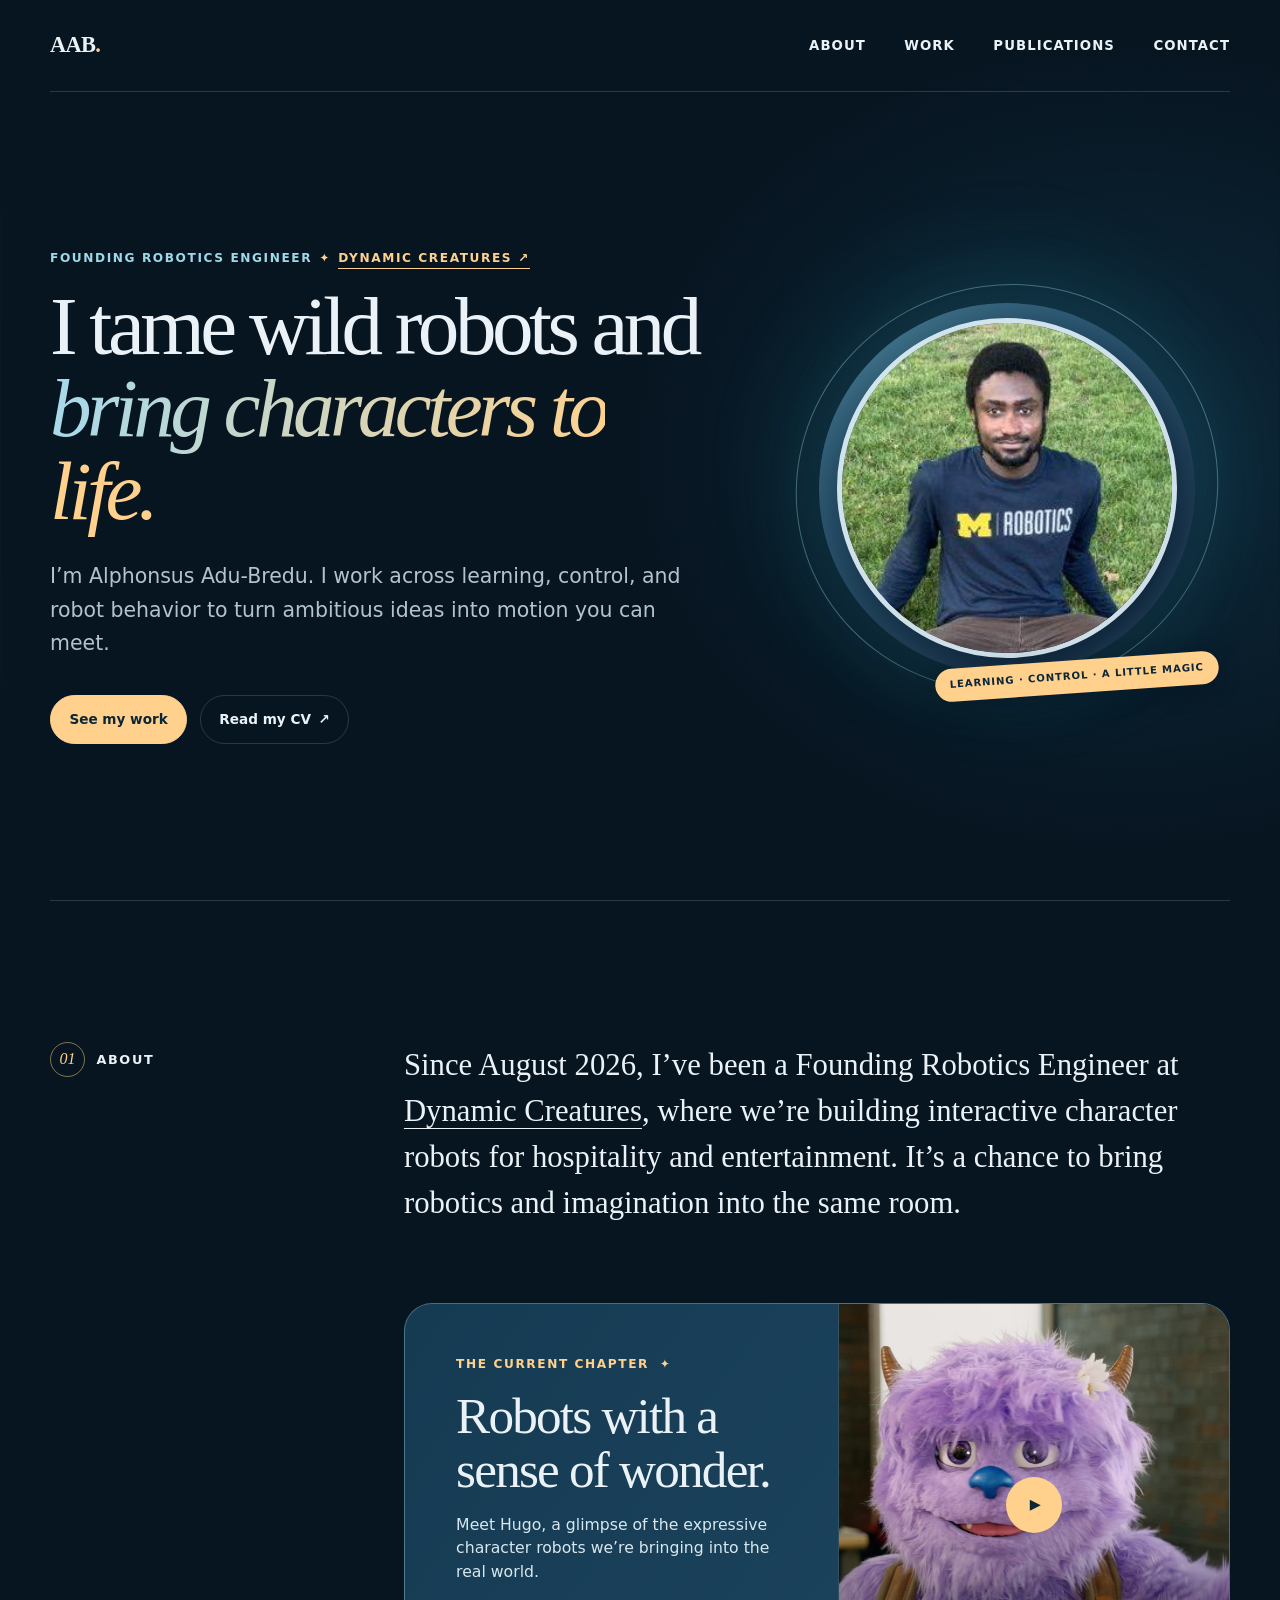
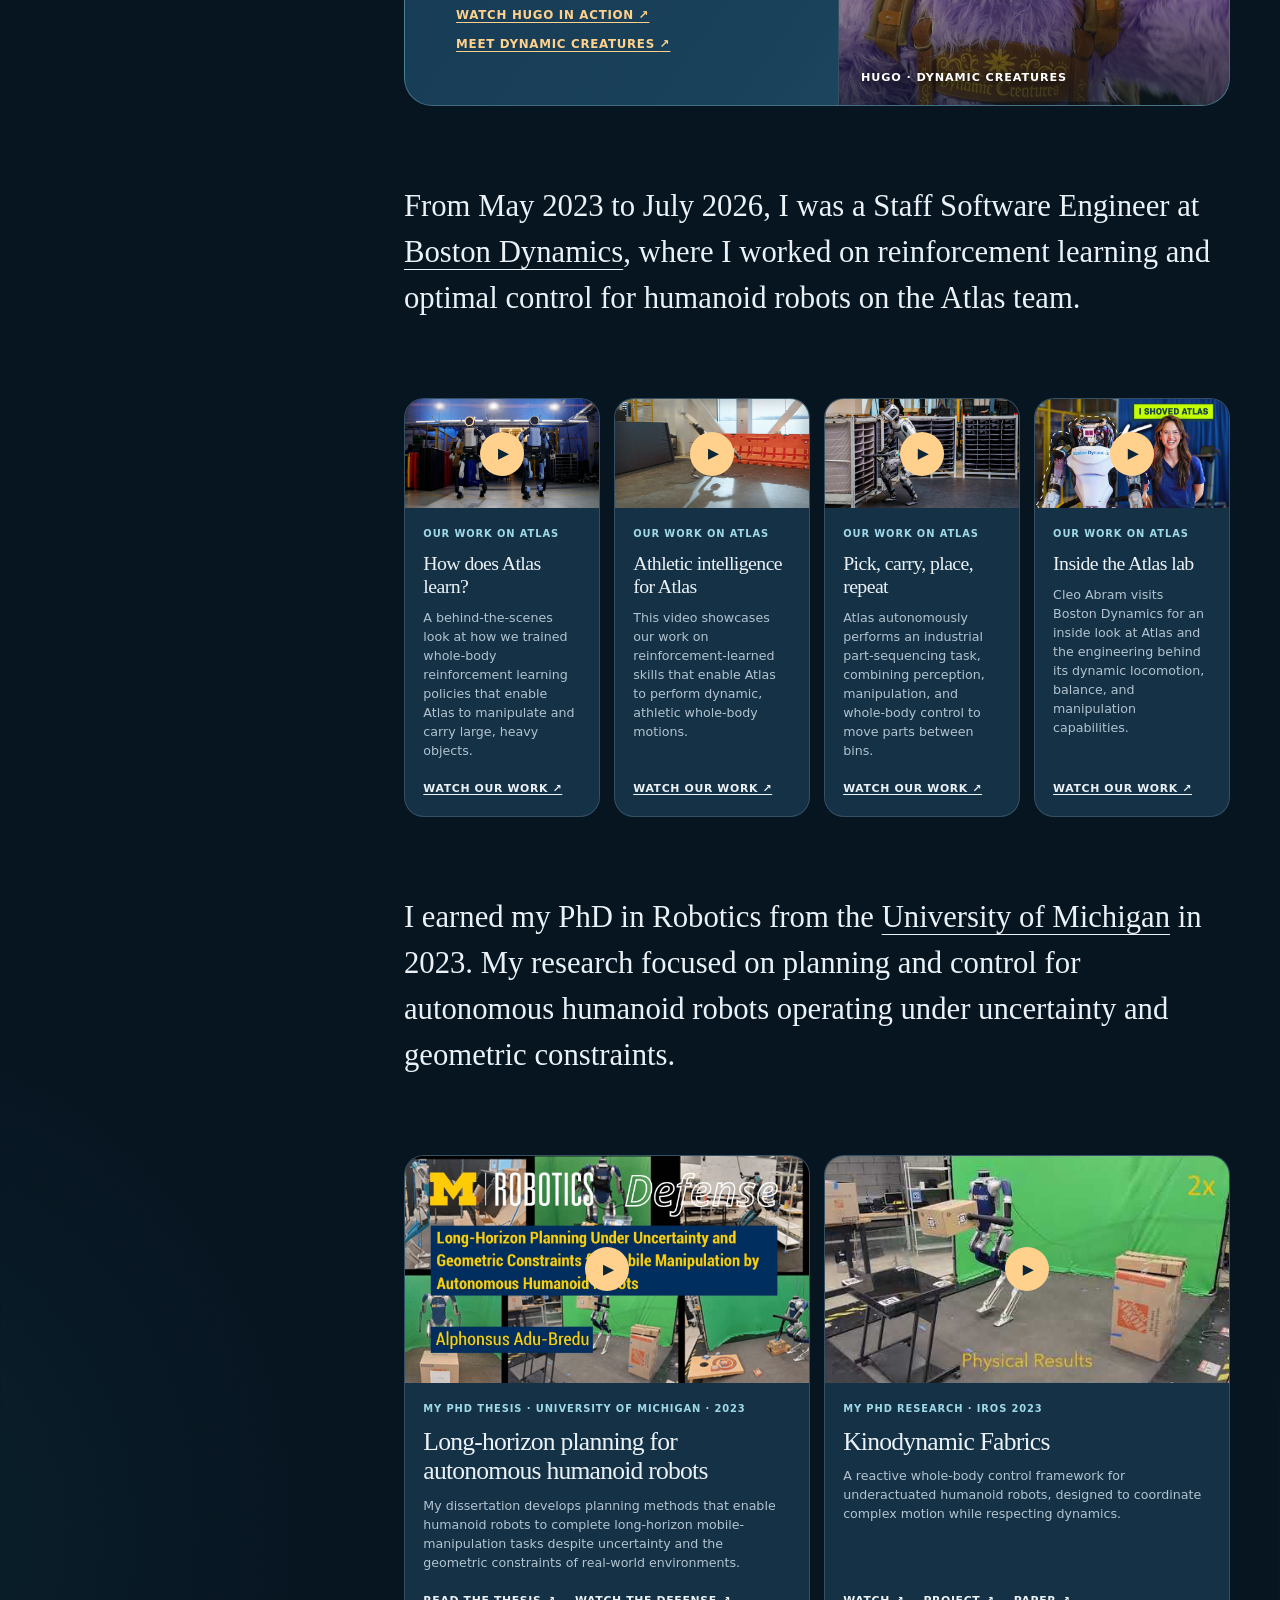
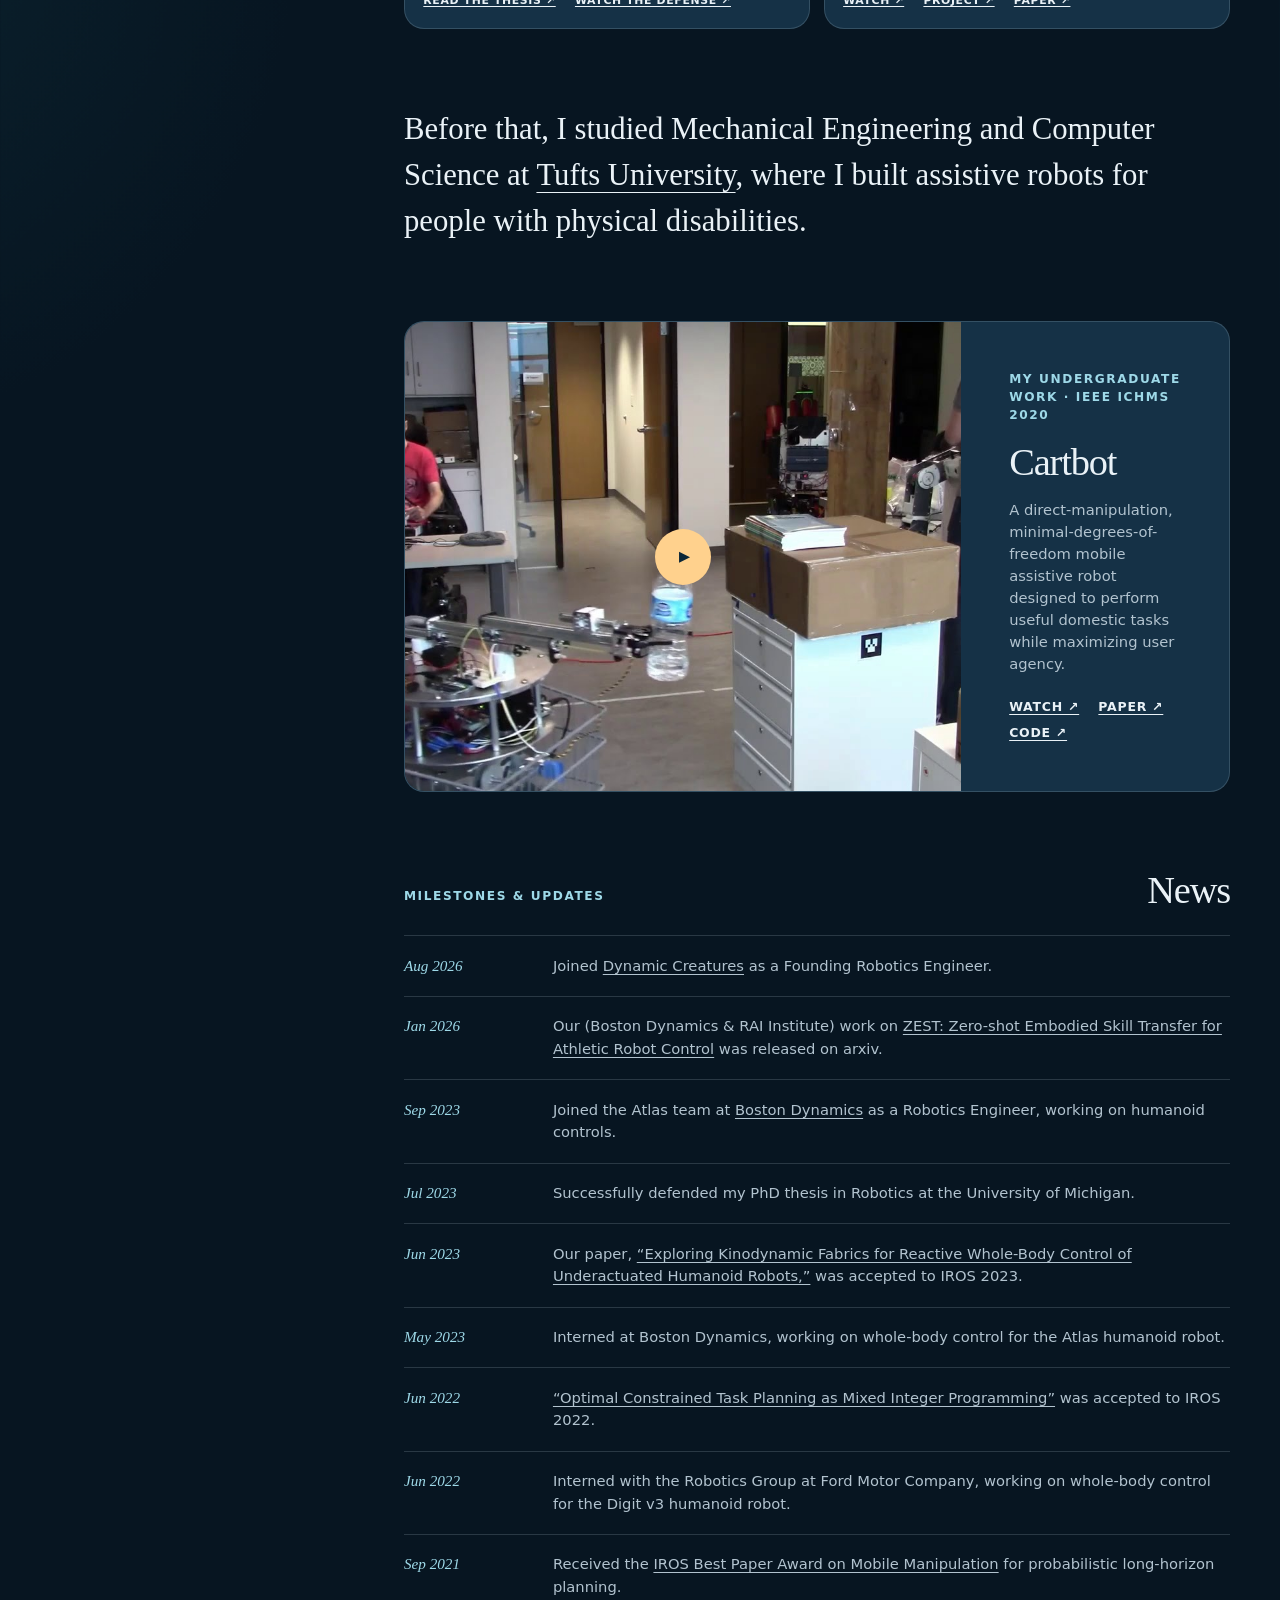
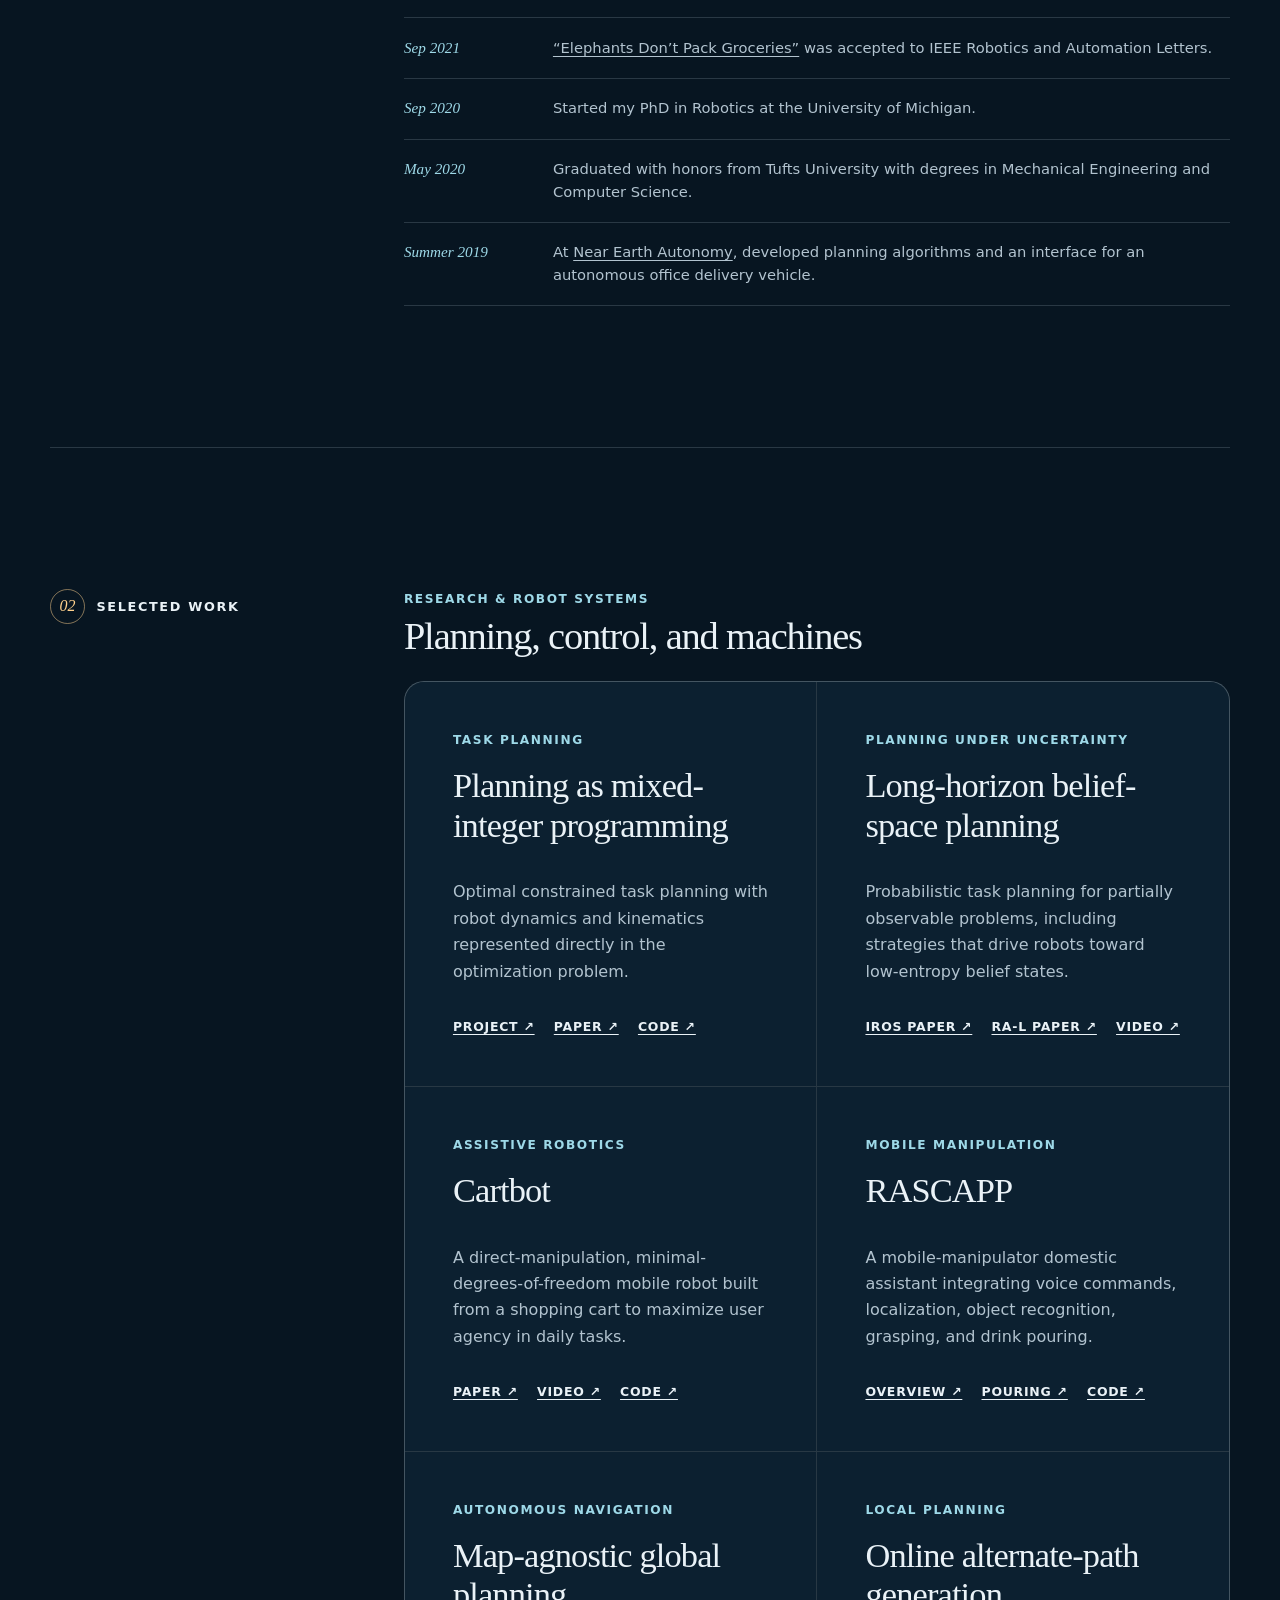
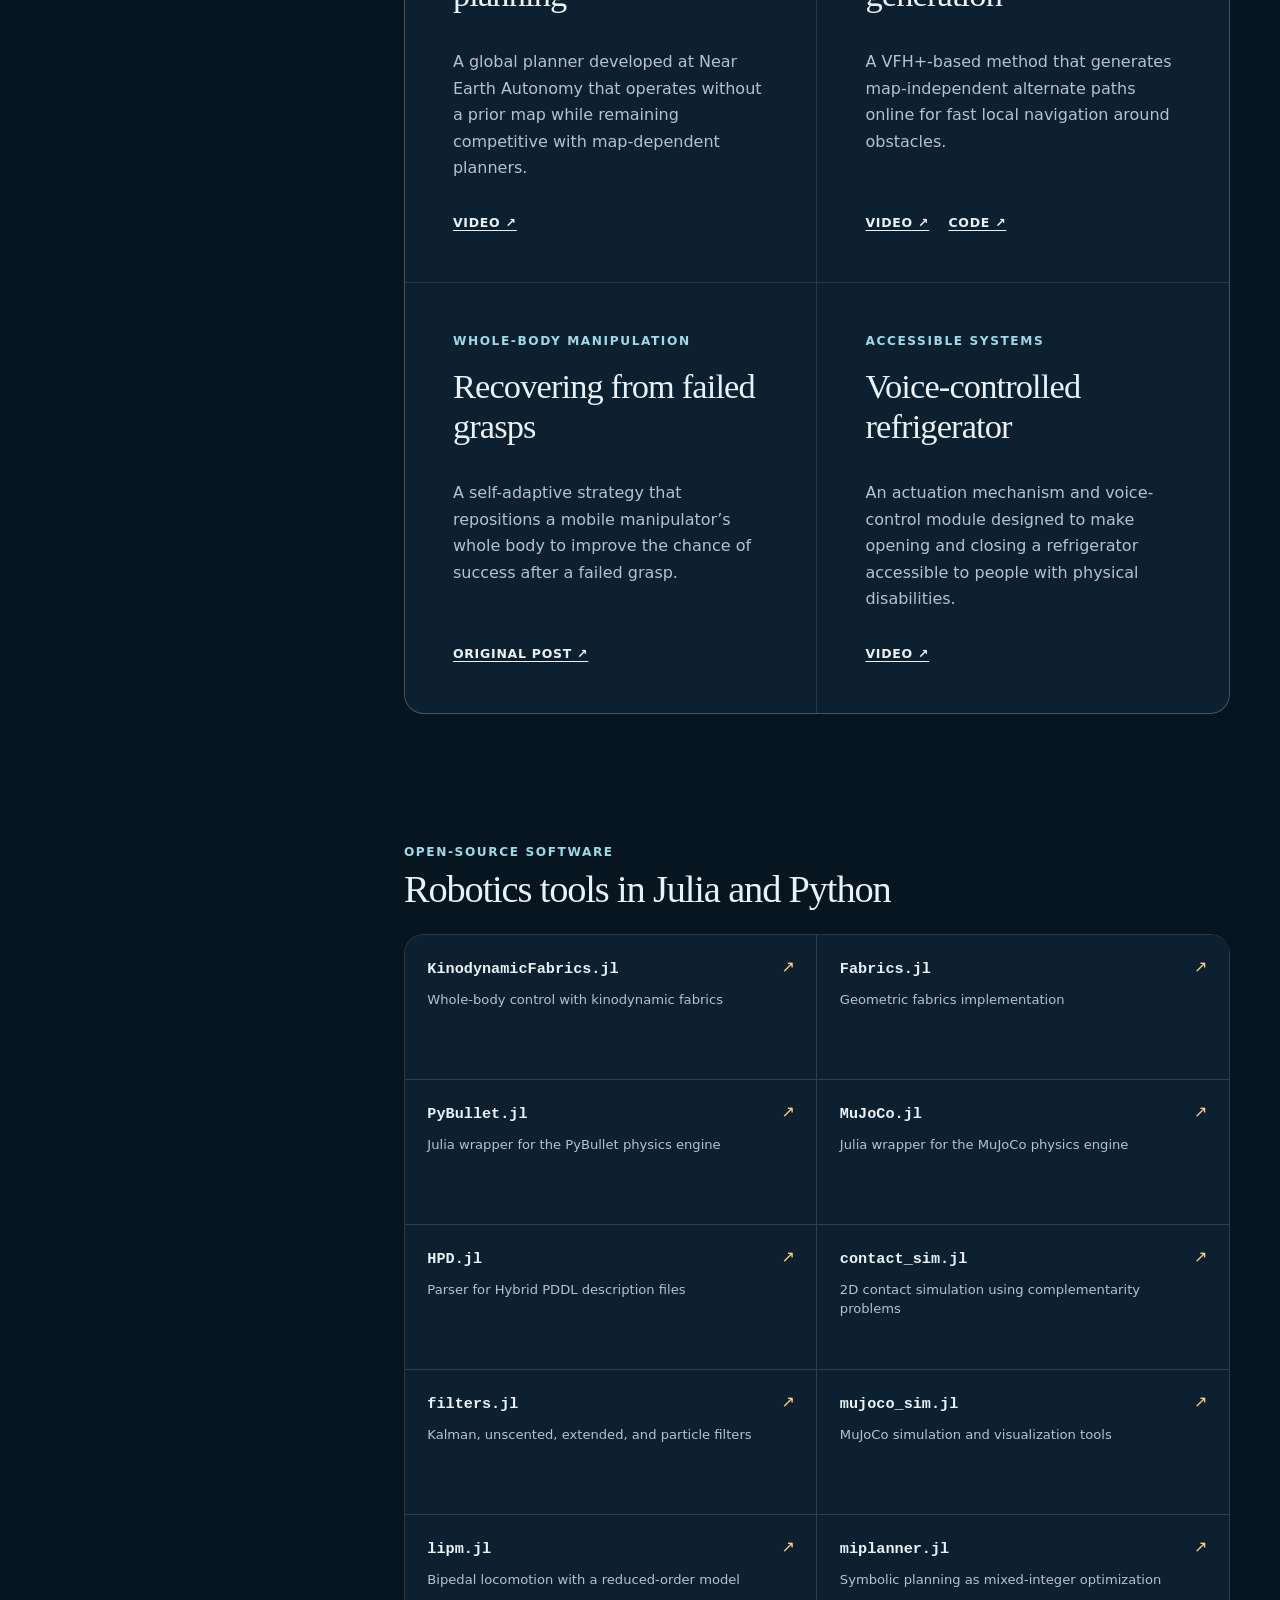
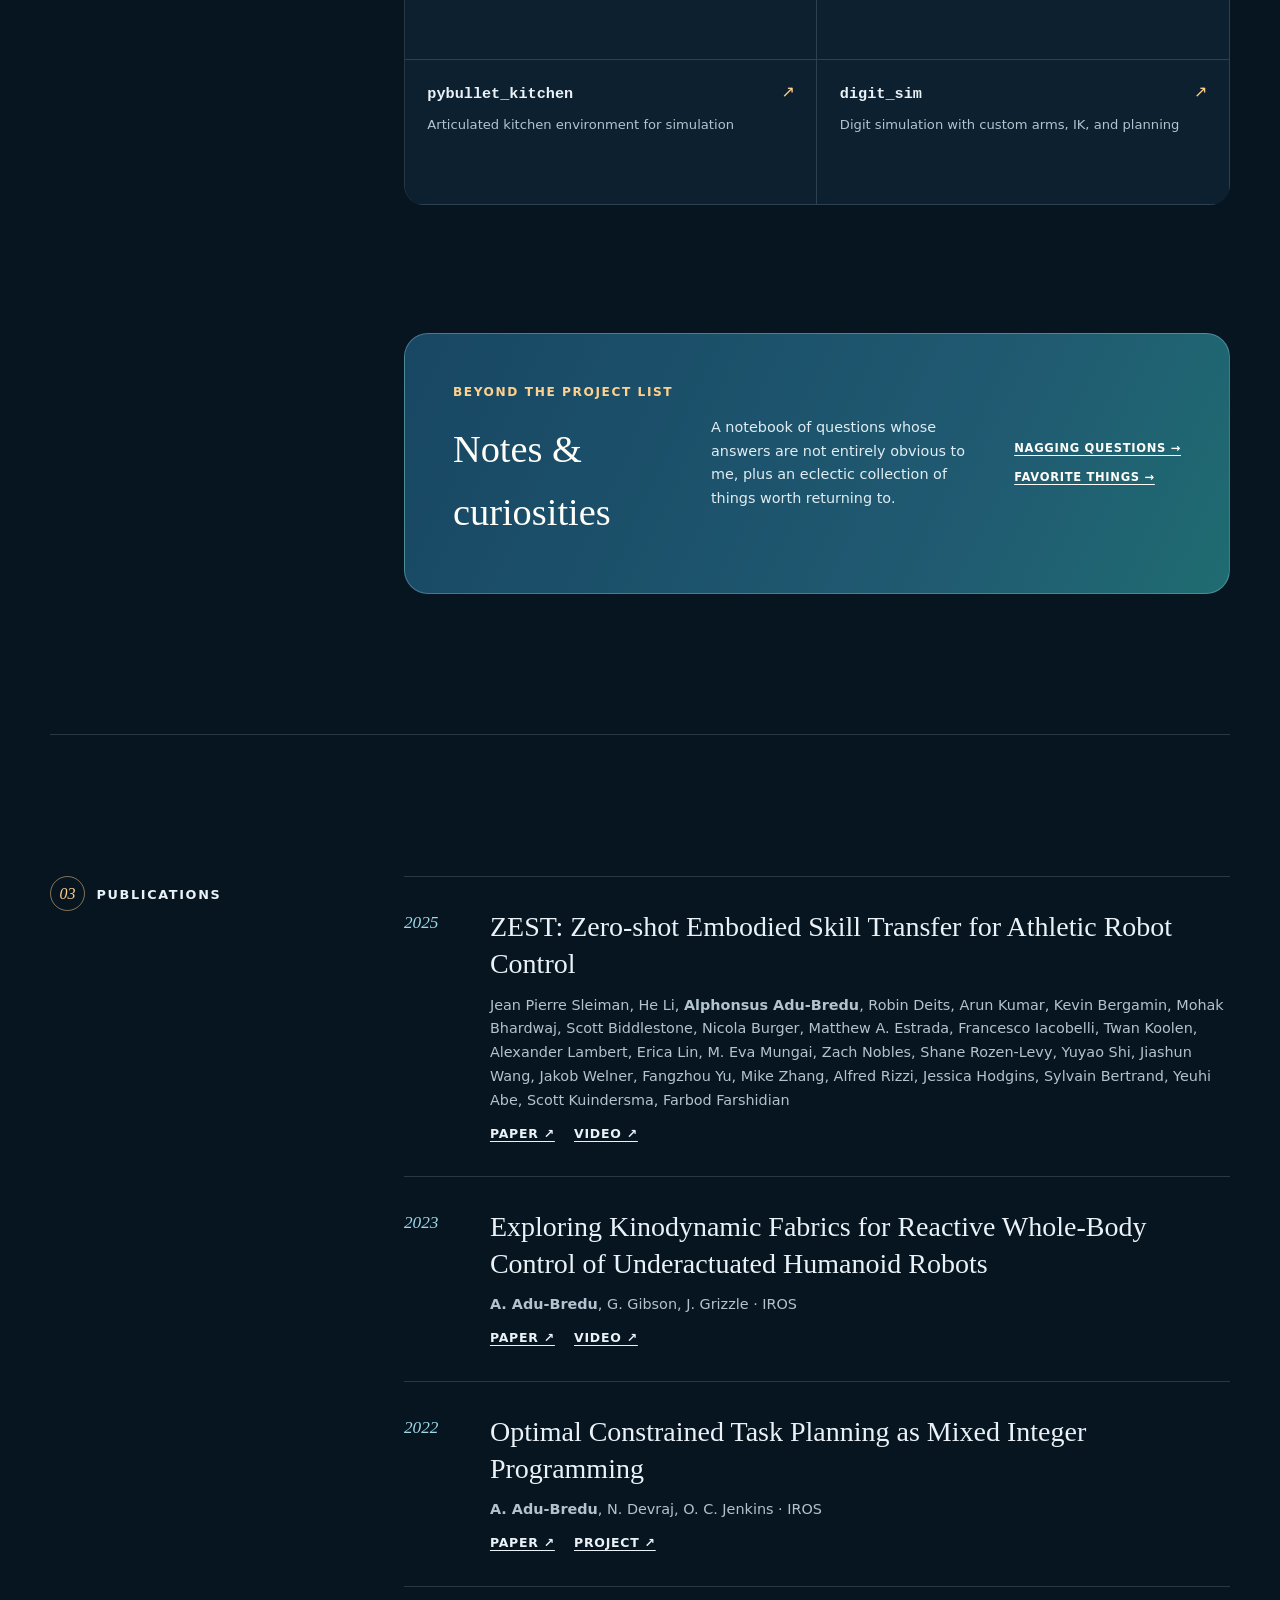
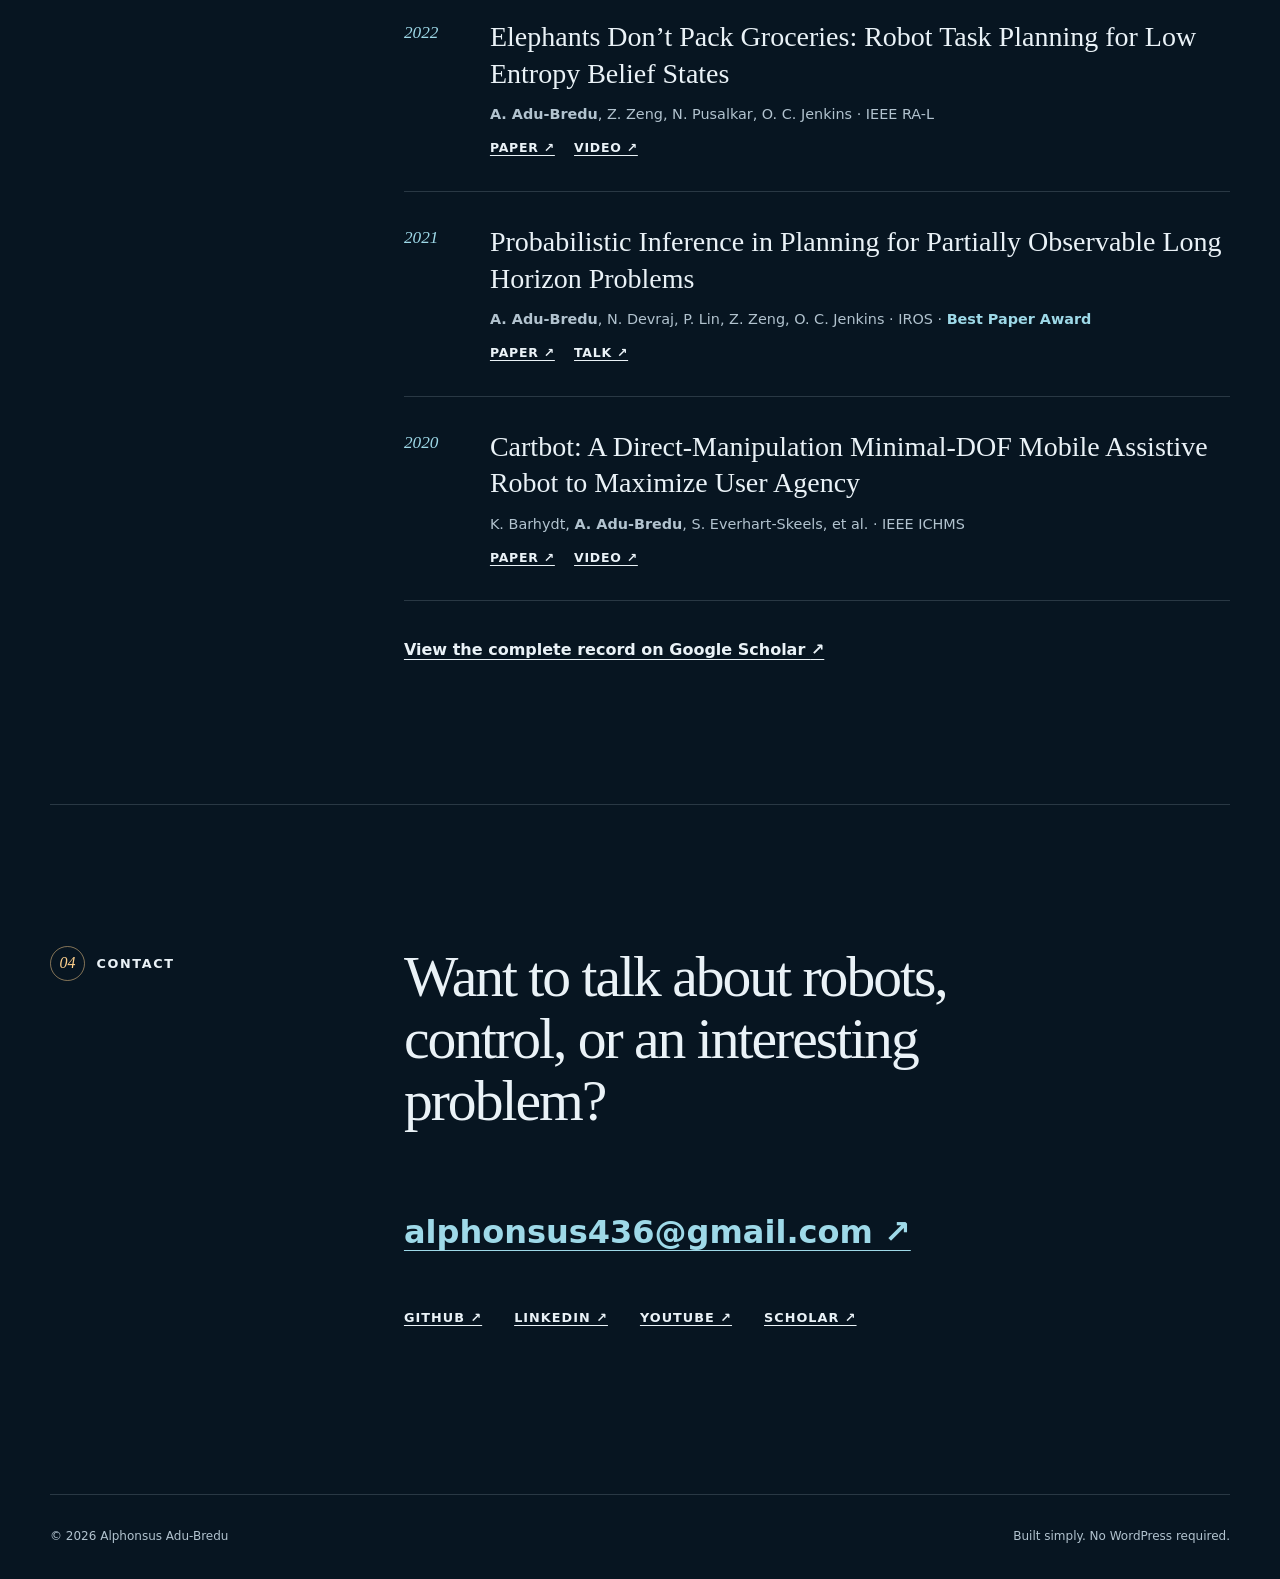
==== commit 5e657030: "add new role" ====
--- a/index.html
+++ b/index.html
@@ -3,14 +3,14 @@
   <head>
     <meta charset="utf-8">
     <meta name="viewport" content="width=device-width, initial-scale=1">
-    <meta name="description" content="Alphonsus Adu-Bredu is a robotics engineer working on humanoid control, planning, and useful robots.">
+    <meta name="description" content="Alphonsus Adu-Bredu is a Founding Robotics Engineer at Dynamic Creatures, bringing interactive robot characters to life.">
     <meta name="theme-color" content="#071521">
-    <meta property="og:title" content="Alphonsus Adu-Bredu — Robotics Engineer">
-    <meta property="og:description" content="I tame wild robots and make them do useful things.">
+    <meta property="og:title" content="Alphonsus Adu-Bredu — Founding Robotics Engineer">
+    <meta property="og:description" content="I tame wild robots and bring characters to life at Dynamic Creatures.">
     <meta property="og:type" content="website">
     <meta property="og:url" content="https://alphonsusadubredu.com/">
     <meta property="og:image" content="https://alphonsusadubredu.com/assets/alphonsus.jpg">
-    <title>Alphonsus Adu-Bredu — Robotics Engineer</title>
+    <title>Alphonsus Adu-Bredu — Founding Robotics Engineer</title>
     <link rel="icon" href="/assets/favicon.svg" type="image/svg+xml">
     <link rel="stylesheet" href="/styles.css">
   </head>
@@ -30,9 +30,9 @@
     <main id="main">
       <section class="hero" id="top" aria-labelledby="hero-title">
         <div class="hero-copy">
-          <p class="eyebrow">Robotics engineer · Boston, MA</p>
-          <h1 id="hero-title">I tame wild robots and make them do <em>useful things.</em></h1>
-          <p class="lede">I’m Alphonsus Adu-Bredu. I work on reinforcement learning, optimal control, and the machinery that turns ambitious ideas into reliable behavior.</p>
+          <p class="eyebrow hero-eyebrow">Founding Robotics Engineer <span aria-hidden="true">✦</span> <a href="https://www.dynamiccreatures.com/">Dynamic Creatures ↗</a></p>
+          <h1 id="hero-title">I tame wild robots and <em>bring characters to life.</em></h1>
+          <p class="lede">I’m Alphonsus Adu-Bredu. I work across learning, control, and robot behavior to turn ambitious ideas into motion you can meet.</p>
           <div class="hero-actions">
             <a class="button primary" href="#work">See my work</a>
             <a class="button secondary" href="https://github.com/adubredu/cv/blob/main/cv.pdf">Read my CV <span aria-hidden="true">↗</span></a>
@@ -41,15 +41,35 @@
         <div class="portrait-wrap">
           <div class="portrait-field" aria-hidden="true"></div>
           <img class="portrait" src="/assets/alphonsus.jpg" width="282" height="282" alt="Alphonsus Adu-Bredu" fetchpriority="high">
-          <p class="portrait-note">Reinforcement Learning · Optimal Control · Humanoids</p>
+          <p class="portrait-note">Learning · Control · A little magic</p>
         </div>
       </section>
 
       <section class="section about" id="about" aria-labelledby="about-title">
         <div class="section-label"><span>01</span><h2 id="about-title">About</h2></div>
         <div class="section-content prose large">
+          <p>Since <time datetime="2026-08">August 2026</time>, I’ve been a Founding Robotics Engineer at <a href="https://www.dynamiccreatures.com/">Dynamic Creatures</a>, where we’re building interactive character robots for hospitality and entertainment. It’s a chance to bring robotics and imagination into the same room.</p>
+
+          <article class="current-role" aria-label="Current role at Dynamic Creatures">
+            <div class="current-role-copy">
+              <p class="card-kicker">The current chapter <span aria-hidden="true">✦</span></p>
+              <h3>Robots with a sense of wonder.</h3>
+              <p>Meet Hugo, a glimpse of the expressive character robots we’re bringing into the real world.</p>
+              <div class="current-role-links">
+                <a href="https://youtu.be/NT7PEX4IlY8">Watch Hugo in action <span aria-hidden="true">↗</span></a>
+                <a href="https://www.dynamiccreatures.com/">Meet Dynamic Creatures <span aria-hidden="true">↗</span></a>
+              </div>
+            </div>
+            <a class="news-feature-media current-role-video" href="https://youtu.be/NT7PEX4IlY8" aria-label="Watch Hugo, the Dynamic Creatures character robot, on YouTube">
+              <img src="/assets/dynamic-creatures-hugo.jpg" width="1280" height="720" alt="Hugo, a purple character robot from Dynamic Creatures" loading="lazy">
+              <span class="play" aria-hidden="true">▶</span>
+              <span class="video-label" aria-hidden="true">Hugo · Dynamic Creatures</span>
+            </a>
+          </article>
+
           <p>From May 2023 to July 2026, I was a Staff Software Engineer at <a href="https://bostondynamics.com/">Boston Dynamics</a>, where I worked on reinforcement learning and optimal control for humanoid robots on the Atlas team.</p>
 
+          <div class="video-row atlas-videos" role="group" aria-label="Boston Dynamics Atlas videos">
           <article class="news-feature about-feature">
             <a class="news-feature-media" href="https://youtu.be/xKK5ze3FukQ" aria-label="Watch How does Atlas learn? on YouTube">
               <img src="/assets/atlas-hard-work.jpg" width="1280" height="720" alt="Two generations of the Atlas humanoid robot in the Boston Dynamics lab" loading="lazy">
@@ -101,9 +121,11 @@
               <a href="https://youtu.be/nAgTgwak7ME">Watch our work ↗</a>
             </div>
           </article>
+          </div>
 
           <p>I earned my PhD in Robotics from the <a href="https://robotics.umich.edu/">University of Michigan</a> in 2023. My research focused on planning and control for autonomous humanoid robots operating under uncertainty and geometric constraints.</p>
 
+          <div class="video-row phd-videos" role="group" aria-label="PhD research videos">
           <article class="news-feature about-feature">
             <a class="news-feature-media" href="https://www.youtube.com/watch?v=dOwXYe_3_Ss" aria-label="Watch Alphonsus Adu-Bredu's PhD thesis defense on YouTube">
               <img src="/assets/phd-thesis-defense.jpg" width="1280" height="720" alt="Thesis defense: Long-Horizon Planning Under Uncertainty and Geometric Constraints for Mobile Manipulation by Autonomous Humanoid Robots" loading="lazy">
@@ -136,6 +158,7 @@
               </div>
             </div>
           </article>
+          </div>
 
           <p>Before that, I studied Mechanical Engineering and Computer Science at <a href="https://www.tufts.edu/">Tufts University</a>, where I built assistive robots for people with physical disabilities.</p>
 
@@ -162,6 +185,7 @@
               <h3 id="news-title">News</h3>
             </div>
             <ol class="news-list">
+              <li><time datetime="2026-08">Aug 2026</time><p>Joined <a href="https://www.dynamiccreatures.com/">Dynamic Creatures</a> as a Founding Robotics Engineer.</p></li>
               <li><time datetime="2026-01-30">Jan 2026</time><p>Our (Boston Dynamics & RAI Institute) work on <a href="https://arxiv.org/abs/2602.00401">ZEST: Zero-shot Embodied Skill Transfer for Athletic Robot Control</a> was released on arxiv.</p></li>
               <li><time datetime="2023-09-11">Sep 2023</time><p>Joined the Atlas team at <a href="https://bostondynamics.com/">Boston Dynamics</a> as a Robotics Engineer, working on humanoid controls.</p></li>
               <li><time datetime="2023-07-31">Jul 2023</time><p>Successfully defended my PhD thesis in Robotics at the University of Michigan.</p></li>
@@ -315,22 +339,6 @@
       <p>Built simply. No WordPress required.</p>
     </footer>
 
-    <dialog class="video-dialog" id="video-dialog" aria-labelledby="video-dialog-title">
-      <div class="video-dialog-shell">
-        <div class="video-dialog-header">
-          <p id="video-dialog-title">Video</p>
-          <button class="video-dialog-close" type="button" aria-label="Close video player">×</button>
-        </div>
-        <div class="video-frame">
-          <iframe
-            title="YouTube video player"
-            allow="accelerometer; autoplay; clipboard-write; encrypted-media; gyroscope; picture-in-picture; web-share"
-            allowfullscreen
-          ></iframe>
-        </div>
-      </div>
-    </dialog>
-
     <script src="/script.js"></script>
   </body>
 </html>
--- a/styles.css
+++ b/styles.css
@@ -1,14 +1,14 @@
 :root {
-  --ink: #e9f0f6;
-  --muted: #aab7c5;
+  --ink: #eaf2f7;
+  --muted: #b2c3cf;
   --paper: #071521;
-  --paper-deep: #102536;
-  --surface: #0b1d2b;
-  --surface-2: #10283b;
+  --paper-deep: #10283a;
+  --surface: #0c2030;
+  --surface-2: #153146;
   --white: #fffdf8;
-  --accent: #ff6b4a;
-  --accent-dark: #ff9278;
-  --line: rgba(221, 235, 247, 0.15);
+  --accent: #ffd18d;
+  --accent-dark: #9ed9e8;
+  --line: rgba(204, 230, 243, 0.17);
   --max: 1180px;
 }
 
@@ -17,7 +17,10 @@
 body {
   margin: 0;
   color: var(--ink);
-  background: var(--paper);
+  background:
+    radial-gradient(ellipse 44rem 36rem at 88% 4%, rgba(38, 112, 151, .22), transparent 70%),
+    radial-gradient(ellipse 38rem 42rem at -12% 28%, rgba(38, 143, 153, .1), transparent 75%),
+    var(--paper);
   font-family: Inter, ui-sans-serif, system-ui, -apple-system, BlinkMacSystemFont, "Segoe UI", sans-serif;
   font-size: 16px;
   line-height: 1.65;
@@ -25,13 +28,16 @@
 }
 
 a { color: inherit; text-underline-offset: 0.22em; text-decoration-thickness: 1px; }
-a:hover { color: var(--accent-dark); }
+a:hover { color: var(--accent); }
+a:focus-visible { outline: 2px solid var(--accent); outline-offset: 4px; }
 img { max-width: 100%; height: auto; }
 
 .skip-link { position: fixed; top: -5rem; left: 1rem; z-index: 20; padding: .75rem 1rem; background: var(--ink); color: var(--paper); }
 .skip-link:focus { top: 1rem; }
 
 .site-header {
+  position: relative;
+  z-index: 2;
   width: min(calc(100% - 3rem), var(--max));
   margin: 0 auto;
   min-height: 92px;
@@ -43,33 +49,53 @@
 .wordmark { font-family: Georgia, serif; font-weight: 700; font-size: 1.4rem; text-decoration: none; letter-spacing: -.03em; }
 .wordmark span { color: var(--accent); }
 nav { display: flex; gap: clamp(1rem, 3vw, 2.5rem); }
-nav a { font-size: .83rem; text-transform: uppercase; letter-spacing: .08em; text-decoration: none; font-weight: 700; }
+nav a { font-size: .83rem; text-transform: uppercase; letter-spacing: .08em; text-decoration: none; font-weight: 700; transition: color .2s ease; }
 
 .hero {
+  position: relative;
+  isolation: isolate;
   width: min(calc(100% - 3rem), var(--max));
-  min-height: calc(100vh - 92px);
+  min-height: min(calc(100svh - 92px), 900px);
   margin: 0 auto;
   padding: clamp(4rem, 10vw, 8rem) 0;
   display: grid;
-  grid-template-columns: minmax(0, 1.25fr) minmax(270px, .65fr);
-  gap: clamp(3rem, 8vw, 8rem);
+  grid-template-columns: minmax(0, 1.2fr) minmax(280px, .8fr);
+  gap: clamp(2rem, 5vw, 6rem);
   align-items: center;
 }
+.hero::before {
+  content: "";
+  position: absolute;
+  z-index: -1;
+  width: min(47vw, 570px);
+  aspect-ratio: 1;
+  right: -5%;
+  top: 12%;
+  border-radius: 50%;
+  background: radial-gradient(circle, rgba(45, 127, 161, .23), rgba(44, 176, 178, .07) 47%, transparent 70%);
+  filter: blur(18px);
+}
 .eyebrow, .card-kicker { margin: 0 0 1rem; color: var(--accent-dark); text-transform: uppercase; letter-spacing: .13em; font-size: .76rem; font-weight: 800; }
+.hero-eyebrow { display: flex; flex-wrap: wrap; align-items: baseline; gap: .45rem; }
+.hero-eyebrow span { color: var(--accent); }
+.hero-eyebrow a { color: var(--accent); text-decoration: none; border-bottom: 1px solid currentColor; }
+.hero-eyebrow a:hover { color: var(--ink); }
 h1, h2, h3, p { margin-top: 0; }
-h1 { max-width: 850px; margin-bottom: 1.75rem; font-family: Georgia, "Times New Roman", serif; font-size: clamp(3rem, 7vw, 6.8rem); line-height: .99; letter-spacing: -.055em; font-weight: 500; }
-h1 em { color: var(--accent); font-weight: inherit; }
+h1 { max-width: 850px; margin-bottom: 1.75rem; font-family: Georgia, "Times New Roman", serif; font-size: clamp(3rem, 6.5vw, 6.5rem); line-height: .99; letter-spacing: -.055em; font-weight: 500; }
+h1 em { color: var(--accent); font-weight: inherit; background: linear-gradient(105deg, #a9d9e9 4%, #ffd18d 85%); -webkit-background-clip: text; background-clip: text; -webkit-text-fill-color: transparent; }
 .lede { max-width: 680px; color: var(--muted); font-size: clamp(1.05rem, 1.7vw, 1.28rem); }
 .hero-actions { display: flex; flex-wrap: wrap; gap: .8rem; margin-top: 2.1rem; }
-.button { display: inline-flex; align-items: center; gap: .45rem; padding: .78rem 1.15rem; border: 1px solid var(--ink); text-decoration: none; font-size: .85rem; font-weight: 750; }
-.button.primary { background: var(--ink); color: var(--paper); }
-.button.primary:hover { background: var(--accent); border-color: var(--accent); }
-.button.secondary:hover { background: var(--surface-2); color: var(--ink); }
-
-.portrait-wrap { position: relative; align-self: center; justify-self: center; width: min(100%, 360px); padding: 1.35rem 1.35rem 2.7rem; }
-.portrait-field { position: absolute; inset: 0; background: var(--paper-deep); border-radius: 49% 51% 42% 58% / 54% 42% 58% 46%; transform: rotate(4deg); }
-.portrait { position: relative; z-index: 1; width: 100%; aspect-ratio: 1; object-fit: cover; border-radius: 50%; filter: saturate(.88) contrast(1.04); }
-.portrait-note { position: absolute; z-index: 2; right: -.6rem; bottom: .55rem; margin: 0; padding: .38rem .65rem; color: var(--paper); background: var(--ink); font-size: .67rem; font-weight: 800; letter-spacing: .1em; text-transform: uppercase; transform: rotate(-3deg); }
+.button { display: inline-flex; align-items: center; gap: .45rem; padding: .78rem 1.15rem; border: 1px solid var(--line); border-radius: 100px; text-decoration: none; font-size: .85rem; font-weight: 750; transition: background .2s ease, border-color .2s ease, transform .2s ease; }
+.button:hover { transform: translateY(-2px); }
+.button.primary { background: var(--accent); color: #0b2637; border-color: var(--accent); }
+.button.primary:hover { background: #ffe1ad; border-color: #ffe1ad; color: #0b2637; }
+.button.secondary:hover { background: var(--surface-2); color: var(--ink); border-color: var(--accent-dark); }
+
+.portrait-wrap { position: relative; align-self: center; justify-self: center; width: min(100%, 410px); padding: 2.2rem 2.2rem 3.2rem; }
+.portrait-wrap::before { content: ""; position: absolute; inset: .15rem .2rem 1.1rem; border: 1px solid rgba(154, 215, 232, .4); border-radius: 50%; transform: rotate(-18deg) scaleX(1.05); }
+.portrait-field { position: absolute; inset: 1.25rem 1.05rem 2.1rem; background: radial-gradient(circle at 25% 20%, #3b738c, #23506d 43%, #112e48 76%); border-radius: 50%; box-shadow: 0 0 80px rgba(54, 157, 184, .19), inset 0 0 45px rgba(194, 230, 241, .18); }
+.portrait { position: relative; z-index: 1; display: block; width: 100%; aspect-ratio: 1; object-fit: cover; border: 5px solid rgba(223, 238, 245, .92); border-radius: 50%; box-shadow: 0 16px 60px rgba(2, 14, 25, .5); }
+.portrait-note { position: absolute; z-index: 2; right: -.4rem; bottom: 1rem; margin: 0; padding: .5rem .9rem; color: #0b2637; background: var(--accent); border-radius: 100px; box-shadow: 0 6px 22px rgba(2, 14, 25, .3); font-size: .63rem; font-weight: 850; letter-spacing: .09em; text-transform: uppercase; transform: rotate(-4deg); }
 
 .section {
   width: min(calc(100% - 3rem), var(--max));
@@ -81,18 +107,34 @@
   border-top: 1px solid var(--line);
 }
 .section-label { display: flex; align-items: baseline; gap: .7rem; }
-.section-label span { color: var(--accent); font-family: Georgia, serif; font-style: italic; }
+.section-content { min-width: 0; }
+.section-label span { display: inline-grid; place-items: center; width: 2.2rem; height: 2.2rem; flex: none; border: 1px solid rgba(255, 209, 141, .5); border-radius: 50%; color: var(--accent); font-family: Georgia, serif; font-style: italic; }
 .section-label h2 { font-size: .8rem; text-transform: uppercase; letter-spacing: .13em; }
 .prose.large { font-family: Georgia, "Times New Roman", serif; font-size: clamp(1.35rem, 2.4vw, 2rem); line-height: 1.5; }
 .prose p { max-width: 860px; }
 .about .section-content { --about-flow-gap: clamp(3rem, 6vw, 5rem); }
 .about .section-content > p { margin-bottom: var(--about-flow-gap); }
+.current-role { position: relative; min-height: 360px; margin: 0 0 var(--about-flow-gap); display: grid; grid-template-columns: 1.05fr .95fr; overflow: hidden; border: 1px solid rgba(170, 217, 232, .3); border-radius: 28px; background: linear-gradient(125deg, #143b52, #1b425b 58%, #23596a); font-family: Inter, ui-sans-serif, system-ui, sans-serif; font-size: 1rem; }
+.current-role-copy { position: relative; z-index: 1; align-self: center; padding: clamp(2rem, 4vw, 3.3rem); }
+.current-role .card-kicker { color: var(--accent); }
+.current-role .card-kicker span { margin-left: .3rem; }
+.current-role h3 { max-width: 430px; margin-bottom: 1rem; font-family: Georgia, serif; font-size: clamp(2rem, 4vw, 3.4rem); font-weight: 500; line-height: 1.05; letter-spacing: -.035em; }
+.current-role-copy > p:not(.card-kicker) { max-width: 440px; color: #d9e7ee; font-size: .98rem; }
+.current-role-links { display: flex; flex-wrap: wrap; gap: .7rem 1.3rem; margin-top: 1.5rem; }
+.current-role-links a { color: var(--accent); font-size: .74rem; font-weight: 800; letter-spacing: .06em; text-transform: uppercase; }
+.current-role-links a:hover { color: var(--ink); }
+.current-role-video { min-height: 360px; border-left: 1px solid rgba(170, 217, 232, .22); background: #102b3d; }
+.current-role-video img { display: block; object-position: center; }
+.current-role-video::after { content: ""; position: absolute; inset: 50% 0 0; background: linear-gradient(transparent, rgba(5, 21, 32, .68)); pointer-events: none; }
+.current-role-video.is-playing::after { content: none; }
+.current-role-video .play { z-index: 1; }
+.video-label { position: absolute; z-index: 1; left: 1.4rem; bottom: 1.15rem; color: #fff; font-size: .7rem; font-weight: 800; letter-spacing: .08em; text-shadow: 0 2px 8px rgba(0,0,0,.7); text-transform: uppercase; }
 
 .news { margin-top: clamp(4rem, 8vw, 7rem); font-family: Inter, ui-sans-serif, system-ui, sans-serif; font-size: 1rem; }
 .subsection-heading, .project-group-heading { display: flex; align-items: end; justify-content: space-between; gap: 2rem; margin-bottom: 1.5rem; }
 .subsection-heading .card-kicker, .project-group-heading .card-kicker { margin-bottom: .35rem; }
 .subsection-heading h3, .project-group-heading h3 { margin: 0; font-family: Georgia, serif; font-size: clamp(1.7rem, 3vw, 2.6rem); font-weight: 500; line-height: 1.1; letter-spacing: -.03em; }
-.news-feature { display: grid; grid-template-columns: minmax(0, 1.35fr) minmax(250px, .65fr); margin-bottom: 2rem; overflow: hidden; background: var(--surface-2); border: 1px solid var(--line); }
+.news-feature { display: grid; grid-template-columns: minmax(0, 1.35fr) minmax(250px, .65fr); margin-bottom: 2rem; overflow: hidden; background: var(--surface-2); border: 1px solid var(--line); border-radius: 20px; }
 .news-feature-media { position: relative; min-height: 280px; display: block; overflow: hidden; }
 .news-feature-media img { width: 100%; height: 100%; object-fit: cover; transition: transform .4s ease; }
 .news-feature-media:hover img { transform: scale(1.025); }
@@ -101,49 +143,63 @@
 .news-feature-copy > p:not(.card-kicker) { color: var(--muted); font-size: .92rem; }
 .news-feature-copy > a { font-size: .78rem; font-weight: 800; letter-spacing: .06em; text-transform: uppercase; }
 .about-feature { margin: 0 0 var(--about-flow-gap); font-family: Inter, ui-sans-serif, system-ui, sans-serif; font-size: 1rem; }
+.video-row { display: grid; grid-template-columns: repeat(var(--video-columns), minmax(0, 1fr)); gap: .85rem; margin: 0 0 var(--about-flow-gap); font-family: Inter, ui-sans-serif, system-ui, sans-serif; }
+.atlas-videos { --video-columns: 4; }
+.phd-videos { --video-columns: 2; }
+.video-row .about-feature { min-width: 0; margin: 0; display: flex; flex-direction: column; }
+.video-row .news-feature-media { min-height: 0; aspect-ratio: 16 / 9; flex: none; }
+.video-row .news-feature-copy { display: flex; flex-direction: column; align-self: stretch; flex: 1; padding: 1.15rem; }
+.video-row .card-kicker { margin-bottom: .65rem; font-size: .62rem; letter-spacing: .09em; }
+.video-row .news-feature-copy h4 { margin-bottom: .7rem; font-size: clamp(1.15rem, 1.55vw, 1.45rem); line-height: 1.15; }
+.video-row .news-feature-copy > p:not(.card-kicker) { font-size: .79rem; line-height: 1.5; }
+.video-row .news-feature-copy > a, .video-row .news-feature-copy .links { margin-top: auto; padding-top: .5rem; }
+.video-row .news-feature-copy > a, .video-row .links a { font-size: .68rem; }
+.video-row .play { width: 44px; height: 44px; }
+.phd-videos .news-feature-copy h4 { font-size: clamp(1.35rem, 2vw, 1.8rem); }
 .about .news { margin-top: 0; }
 .news-list { margin: 0; padding: 0; list-style: none; border-bottom: 1px solid var(--line); }
 .news-list li { display: grid; grid-template-columns: 125px minmax(0, 1fr); gap: 1.5rem; padding: 1.15rem 0; border-top: 1px solid var(--line); }
 .news-list time { color: var(--accent-dark); font-family: Georgia, serif; font-size: .95rem; font-style: italic; }
 .news-list p { max-width: 720px; margin: 0; color: var(--muted); font-size: .92rem; line-height: 1.55; }
 
-.feature-card { display: grid; grid-template-columns: 1.2fr 1fr; background: #102a43; color: var(--white); border: 1px solid var(--line); }
+.feature-card { display: grid; grid-template-columns: 1.2fr 1fr; background: var(--paper-deep); color: var(--white); border: 1px solid var(--line); border-radius: 20px; overflow: hidden; }
 .feature-media { min-height: 340px; overflow: hidden; }
 .feature-media a { position: relative; display: block; width: 100%; height: 100%; }
 .feature-media img { width: 100%; height: 100%; object-fit: cover; filter: saturate(.7) contrast(1.08); transition: transform .4s ease; }
 .feature-media a:hover img { transform: scale(1.025); }
-.play { position: absolute; left: 50%; top: 50%; display: grid; place-items: center; width: 56px; height: 56px; background: var(--accent); border-radius: 50%; transform: translate(-50%, -50%); color: white; font-size: .9rem; padding-left: .18rem; }
+.play { position: absolute; left: 50%; top: 50%; display: grid; place-items: center; width: 56px; height: 56px; background: var(--accent); border-radius: 50%; transform: translate(-50%, -50%); color: #0b2637; font-size: .9rem; padding-left: .18rem; }
 .feature-copy { padding: clamp(2rem, 4vw, 3.5rem); align-self: center; }
 .feature-copy h3 { font-family: Georgia, serif; font-weight: 500; font-size: clamp(2rem, 4vw, 3.4rem); line-height: 1.05; letter-spacing: -.035em; }
-.feature-copy > p:not(.card-kicker) { color: #cfdae3; }
-.feature-copy .card-kicker { color: #ff9a82; }
+.feature-copy > p:not(.card-kicker) { color: var(--muted); }
+.feature-copy .card-kicker { color: var(--accent); }
 .links { display: flex; flex-wrap: wrap; gap: .5rem 1.2rem; margin-top: 1.4rem; }
 .links a { font-size: .78rem; font-weight: 800; text-transform: uppercase; letter-spacing: .06em; }
 
 .project-group { margin-top: clamp(4rem, 8vw, 7rem); }
 .project-group-first { margin-top: 0; }
 .project-group-heading { align-items: start; flex-direction: column; gap: 0; }
-.work-grid { display: grid; grid-template-columns: repeat(2, 1fr); gap: 1px; margin-top: 1px; background: var(--line); border: 1px solid var(--line); }
-.work-card { min-height: 310px; padding: clamp(1.75rem, 4vw, 3rem); background: var(--surface); display: flex; flex-direction: column; }
+.work-grid { display: grid; grid-template-columns: repeat(2, 1fr); gap: 1px; margin-top: 1px; background: var(--line); border: 1px solid var(--line); border-radius: 20px; overflow: hidden; }
+.work-card { min-height: 310px; padding: clamp(1.75rem, 4vw, 3rem); background: var(--surface); display: flex; flex-direction: column; transition: background .2s ease; }
+.work-card:hover { background: #132c3d; }
 .work-card h3 { max-width: 440px; font-family: Georgia, serif; font-size: clamp(1.5rem, 3vw, 2.15rem); line-height: 1.15; font-weight: 500; letter-spacing: -.025em; }
 .work-card > p:not(.card-kicker) { max-width: 500px; color: var(--muted); }
 .work-card .links { margin-top: auto; padding-top: 1rem; }
 .software-group { margin-top: clamp(5rem, 10vw, 8rem); }
-.software-grid { display: grid; grid-template-columns: repeat(2, minmax(0, 1fr)); border-top: 1px solid var(--line); border-left: 1px solid var(--line); }
+.software-grid { display: grid; grid-template-columns: repeat(2, minmax(0, 1fr)); border-top: 1px solid var(--line); border-left: 1px solid var(--line); border-radius: 20px; overflow: hidden; }
 .software-card { position: relative; min-height: 145px; padding: 1.4rem 3rem 1.4rem 1.4rem; display: flex; flex-direction: column; gap: .45rem; background: var(--surface); border-right: 1px solid var(--line); border-bottom: 1px solid var(--line); text-decoration: none; }
 .software-card:hover { color: var(--ink); background: var(--surface-2); }
 .software-card strong { font-family: ui-monospace, SFMono-Regular, Menlo, Consolas, monospace; font-size: .95rem; }
 .software-card span { color: var(--muted); font-size: .82rem; line-height: 1.45; }
 .software-card b { position: absolute; right: 1.35rem; top: 1.2rem; color: var(--accent); font-weight: 500; }
-.question-strip { margin-top: clamp(5rem, 10vw, 8rem); padding: clamp(1.7rem, 4vw, 3rem); display: grid; grid-template-columns: 1fr 1.2fr auto; align-items: center; gap: 2rem; color: var(--white); background: var(--accent); }
-.question-strip .card-kicker { color: #40170e; }
+.question-strip { margin-top: clamp(5rem, 10vw, 8rem); padding: clamp(1.7rem, 4vw, 3rem); display: grid; grid-template-columns: 1fr 1.2fr auto; align-items: center; gap: 2rem; color: var(--white); background: linear-gradient(115deg, #184763, #205b72 70%, #1f6c71); border: 1px solid rgba(170, 217, 232, .32); border-radius: 24px; }
+.question-strip .card-kicker { color: var(--accent); }
 .question-strip h3 { margin: 0; font-family: Georgia, serif; font-size: clamp(1.7rem, 3vw, 2.5rem); font-weight: 500; }
-.question-strip > p { margin: 0; color: #ffe2d9; font-size: .9rem; }
+.question-strip > p { margin: 0; color: #e0edf2; font-size: .9rem; }
 .question-strip-links { display: flex; flex-direction: column; gap: .65rem; }
 .question-strip-links a { font-size: .72rem; font-weight: 800; letter-spacing: .06em; text-transform: uppercase; white-space: nowrap; }
-.question-strip-links a:hover { color: #40170e; }
-.question-card { background: var(--accent); color: white; }
-.question-card .card-kicker, .question-card > p:not(.card-kicker) { color: #ffe2d9; }
+.question-strip-links a:hover { color: var(--accent); }
+.question-card { background: #21546b; color: white; }
+.question-card .card-kicker, .question-card > p:not(.card-kicker) { color: #e0edf2; }
 .question-card a:hover { color: var(--ink); }
 
 .publication-list { margin: 0; padding: 0; list-style: none; }
@@ -165,18 +221,12 @@
 footer { width: min(calc(100% - 3rem), var(--max)); margin: 0 auto; padding: 2rem 0; display: flex; justify-content: space-between; gap: 1rem; border-top: 1px solid var(--line); color: var(--muted); font-size: .75rem; }
 footer p { margin: 0; }
 
-.video-dialog { width: min(1100px, calc(100% - 2rem)); max-width: none; padding: 0; color: var(--ink); background: var(--surface); border: 1px solid var(--line); box-shadow: 0 24px 80px rgba(0, 0, 0, .55); }
-.video-dialog::backdrop { background: rgba(2, 8, 14, .86); backdrop-filter: blur(5px); }
-.video-dialog-shell { width: 100%; }
-.video-dialog-header { min-height: 58px; padding: .8rem 1rem .8rem 1.25rem; display: flex; align-items: center; justify-content: space-between; gap: 1rem; border-bottom: 1px solid var(--line); }
-.video-dialog-header p { margin: 0; overflow: hidden; font-family: Georgia, serif; font-size: clamp(1rem, 2vw, 1.25rem); text-overflow: ellipsis; white-space: nowrap; }
-.video-dialog-close { flex: 0 0 auto; width: 38px; height: 38px; display: grid; place-items: center; color: var(--ink); background: transparent; border: 1px solid var(--line); border-radius: 50%; cursor: pointer; font: inherit; font-size: 1.45rem; line-height: 1; }
-.video-dialog-close:hover, .video-dialog-close:focus-visible { color: var(--white); background: var(--accent); border-color: var(--accent); }
-.video-frame { width: 100%; aspect-ratio: 16 / 9; background: #000; }
-.video-frame iframe { width: 100%; height: 100%; display: block; border: 0; }
+.news-feature-media.is-playing { background: #000; }
+.news-feature-media.is-playing iframe { position: absolute; inset: 0; width: 100%; height: 100%; border: 0; }
 
 .archive-page { width: min(calc(100% - 3rem), 900px); margin: 0 auto; padding: clamp(5rem, 11vw, 9rem) 0; }
-.archive-intro { padding-bottom: clamp(4rem, 8vw, 7rem); }
+.archive-intro { position: relative; padding-bottom: clamp(4rem, 8vw, 7rem); }
+.archive-intro::after { content: "✦"; position: absolute; right: 8%; top: 0; color: var(--accent); font-size: clamp(2rem, 7vw, 5rem); opacity: .72; text-shadow: 0 0 36px rgba(255, 209, 141, .35); pointer-events: none; }
 .archive-intro h1 { max-width: 800px; }
 .archive-count { margin: 0 0 1rem; color: var(--accent-dark); font-size: .75rem; font-weight: 800; letter-spacing: .08em; text-transform: uppercase; }
 .question-archive { border-bottom: 1px solid var(--line); }
@@ -189,20 +239,26 @@
 .question-body ol { padding-left: 1.3rem; }
 .question-body li + li { margin-top: .75rem; }
 .archive-caption { padding: .8rem 1rem; border-left: 3px solid var(--accent); background: var(--surface); font-style: italic; }
-.favorites-list { margin: 0; padding: 0; display: grid; grid-template-columns: repeat(2, minmax(0, 1fr)); list-style: none; border-top: 1px solid var(--line); border-left: 1px solid var(--line); }
+.favorites-list { margin: 0; padding: 0; display: grid; grid-template-columns: repeat(2, minmax(0, 1fr)); list-style: none; border-top: 1px solid var(--line); border-left: 1px solid var(--line); border-radius: 20px; overflow: hidden; }
 .favorites-list li { min-height: 125px; padding: 1.35rem; display: flex; flex-direction: column; justify-content: space-between; gap: .8rem; background: var(--surface); border-right: 1px solid var(--line); border-bottom: 1px solid var(--line); }
 .favorites-list a { display: flex; justify-content: space-between; gap: 1rem; font-family: Georgia, serif; font-size: 1.06rem; line-height: 1.35; text-decoration: none; }
 .favorites-list a:hover { color: var(--accent-dark); }
 .favorites-list > li > span { color: var(--muted); font-family: Georgia, serif; font-size: 1.06rem; line-height: 1.35; }
 .favorites-list small { color: var(--muted); font-size: .65rem; font-weight: 800; letter-spacing: .08em; text-transform: uppercase; }
 
+@media (max-width: 1200px) {
+  .atlas-videos { grid-auto-flow: column; grid-auto-columns: minmax(250px, 1fr); grid-template-columns: none; overflow-x: auto; padding-bottom: .7rem; scroll-snap-type: x proximity; scrollbar-width: thin; }
+  .atlas-videos .about-feature { scroll-snap-align: start; }
+}
+
 @media (max-width: 820px) {
   .site-header { min-height: 74px; }
   nav a:nth-child(2), nav a:nth-child(3) { display: none; }
   .hero { min-height: auto; grid-template-columns: 1fr; padding-top: 5rem; }
   .hero-copy { order: 2; }
-  .portrait-wrap { order: 1; width: 240px; justify-self: start; }
+  .portrait-wrap { order: 1; width: 285px; justify-self: start; }
   .section { grid-template-columns: 1fr; }
+  .current-role { grid-template-columns: 1.05fr .95fr; }
   .feature-card { grid-template-columns: 1fr; }
   .feature-media { min-height: 240px; }
   .news-feature { grid-template-columns: 1fr; }
@@ -213,6 +269,14 @@
 @media (max-width: 560px) {
   .site-header, .hero, .section, footer { width: min(calc(100% - 2rem), var(--max)); }
   h1 { font-size: clamp(2.8rem, 15vw, 4.5rem); }
+  .hero { padding-top: 3.5rem; }
+  .hero-eyebrow { gap: .25rem .45rem; }
+  .portrait-wrap { width: min(280px, 90%); margin-left: .5rem; }
+  .portrait-note { right: -1rem; font-size: .53rem; }
+  .current-role { grid-template-columns: 1fr; }
+  .current-role-video { min-height: 245px; border-left: 0; border-top: 1px solid rgba(170, 217, 232, .22); }
+  .phd-videos { grid-auto-flow: column; grid-auto-columns: minmax(270px, 1fr); grid-template-columns: none; overflow-x: auto; padding-bottom: .7rem; scroll-snap-type: x proximity; scrollbar-width: thin; }
+  .phd-videos .about-feature { scroll-snap-align: start; }
   .work-grid, .software-grid { grid-template-columns: 1fr; }
   .news-list li { grid-template-columns: 1fr; gap: .35rem; }
   .publication-list li { grid-template-columns: 1fr; gap: .4rem; }
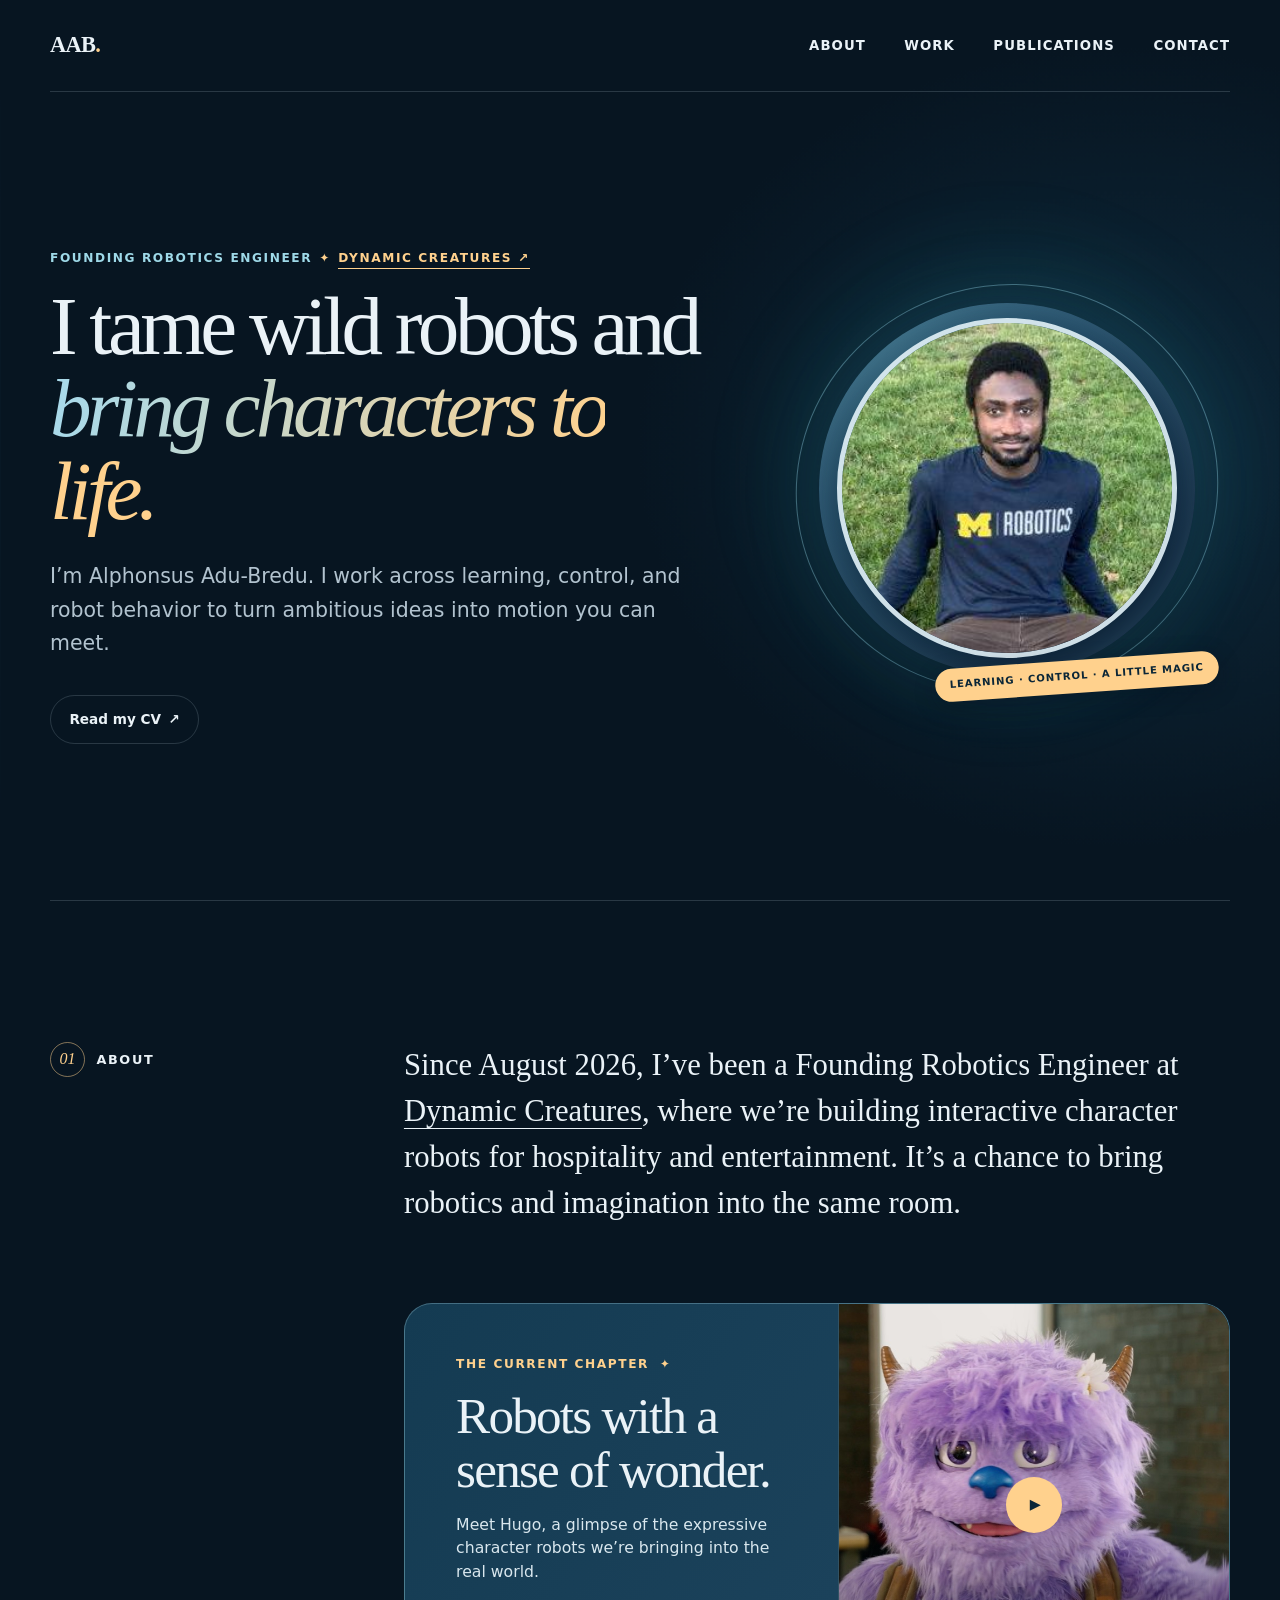
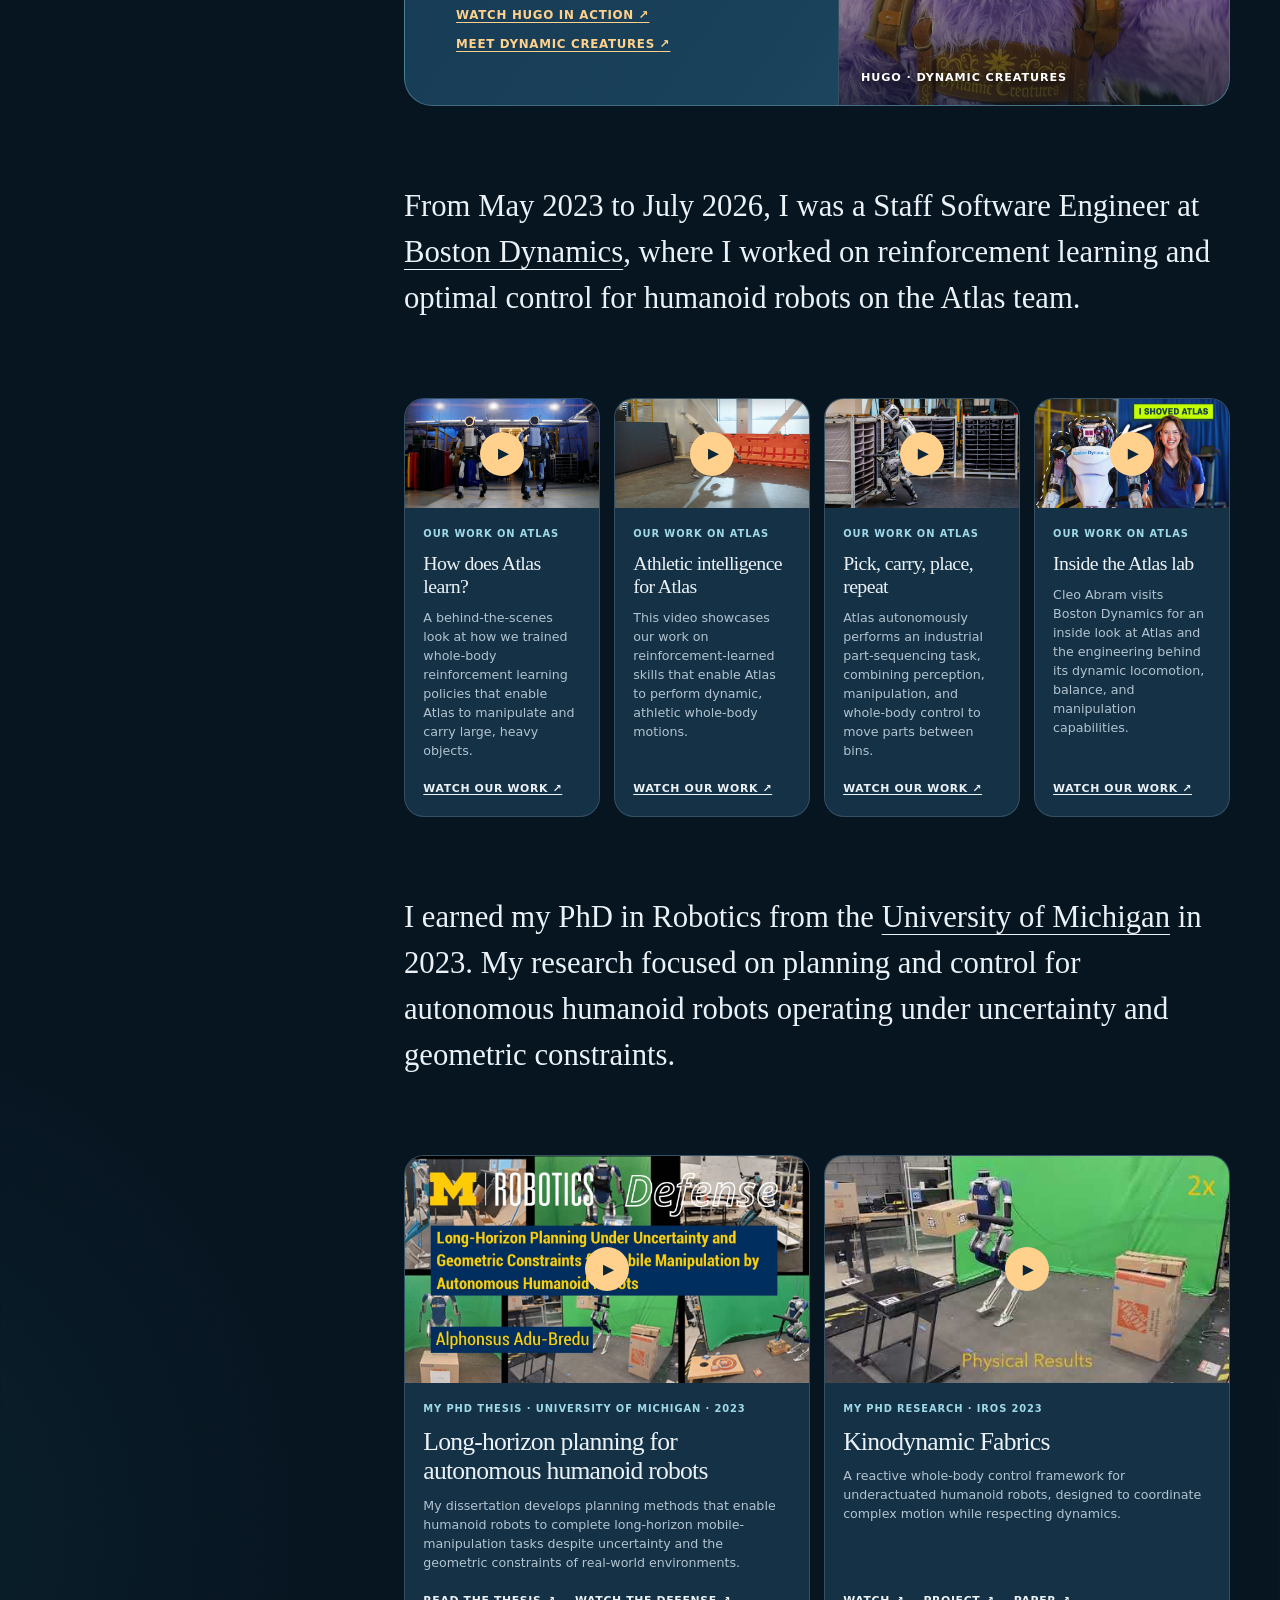
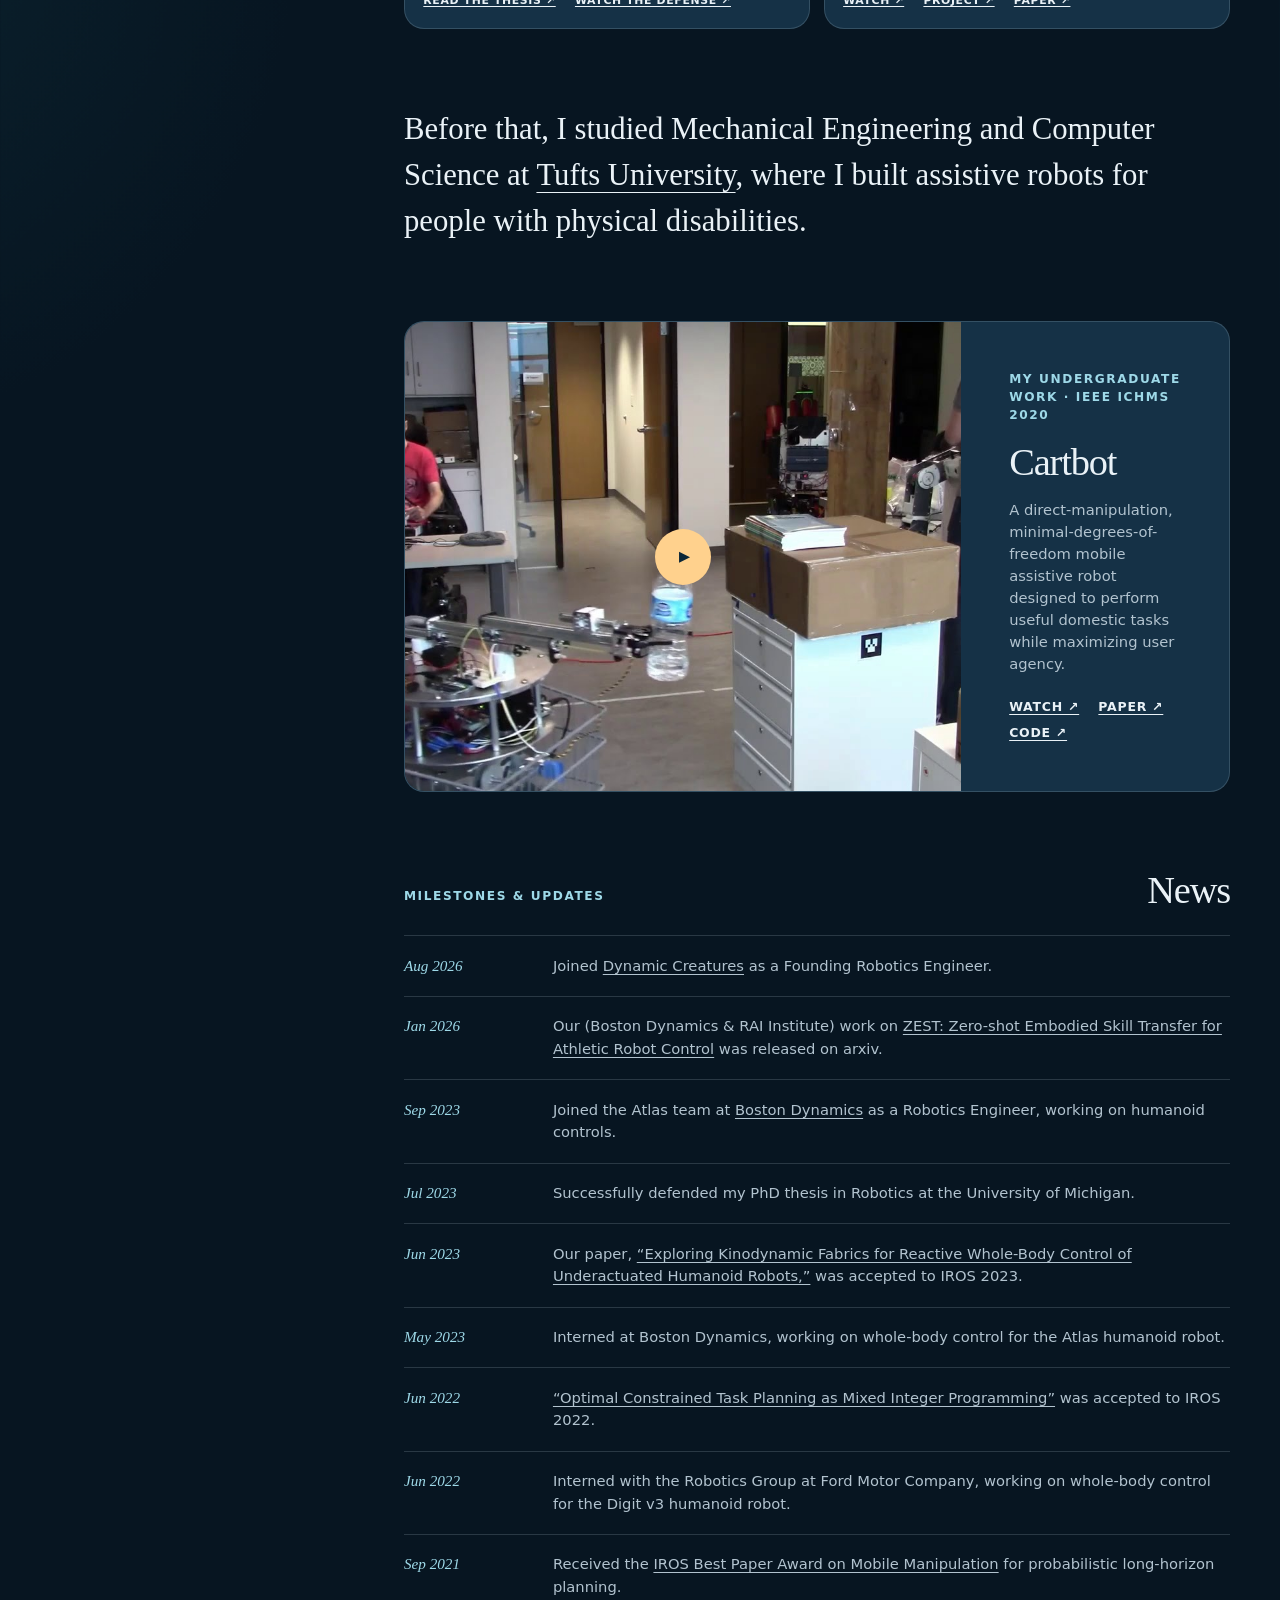
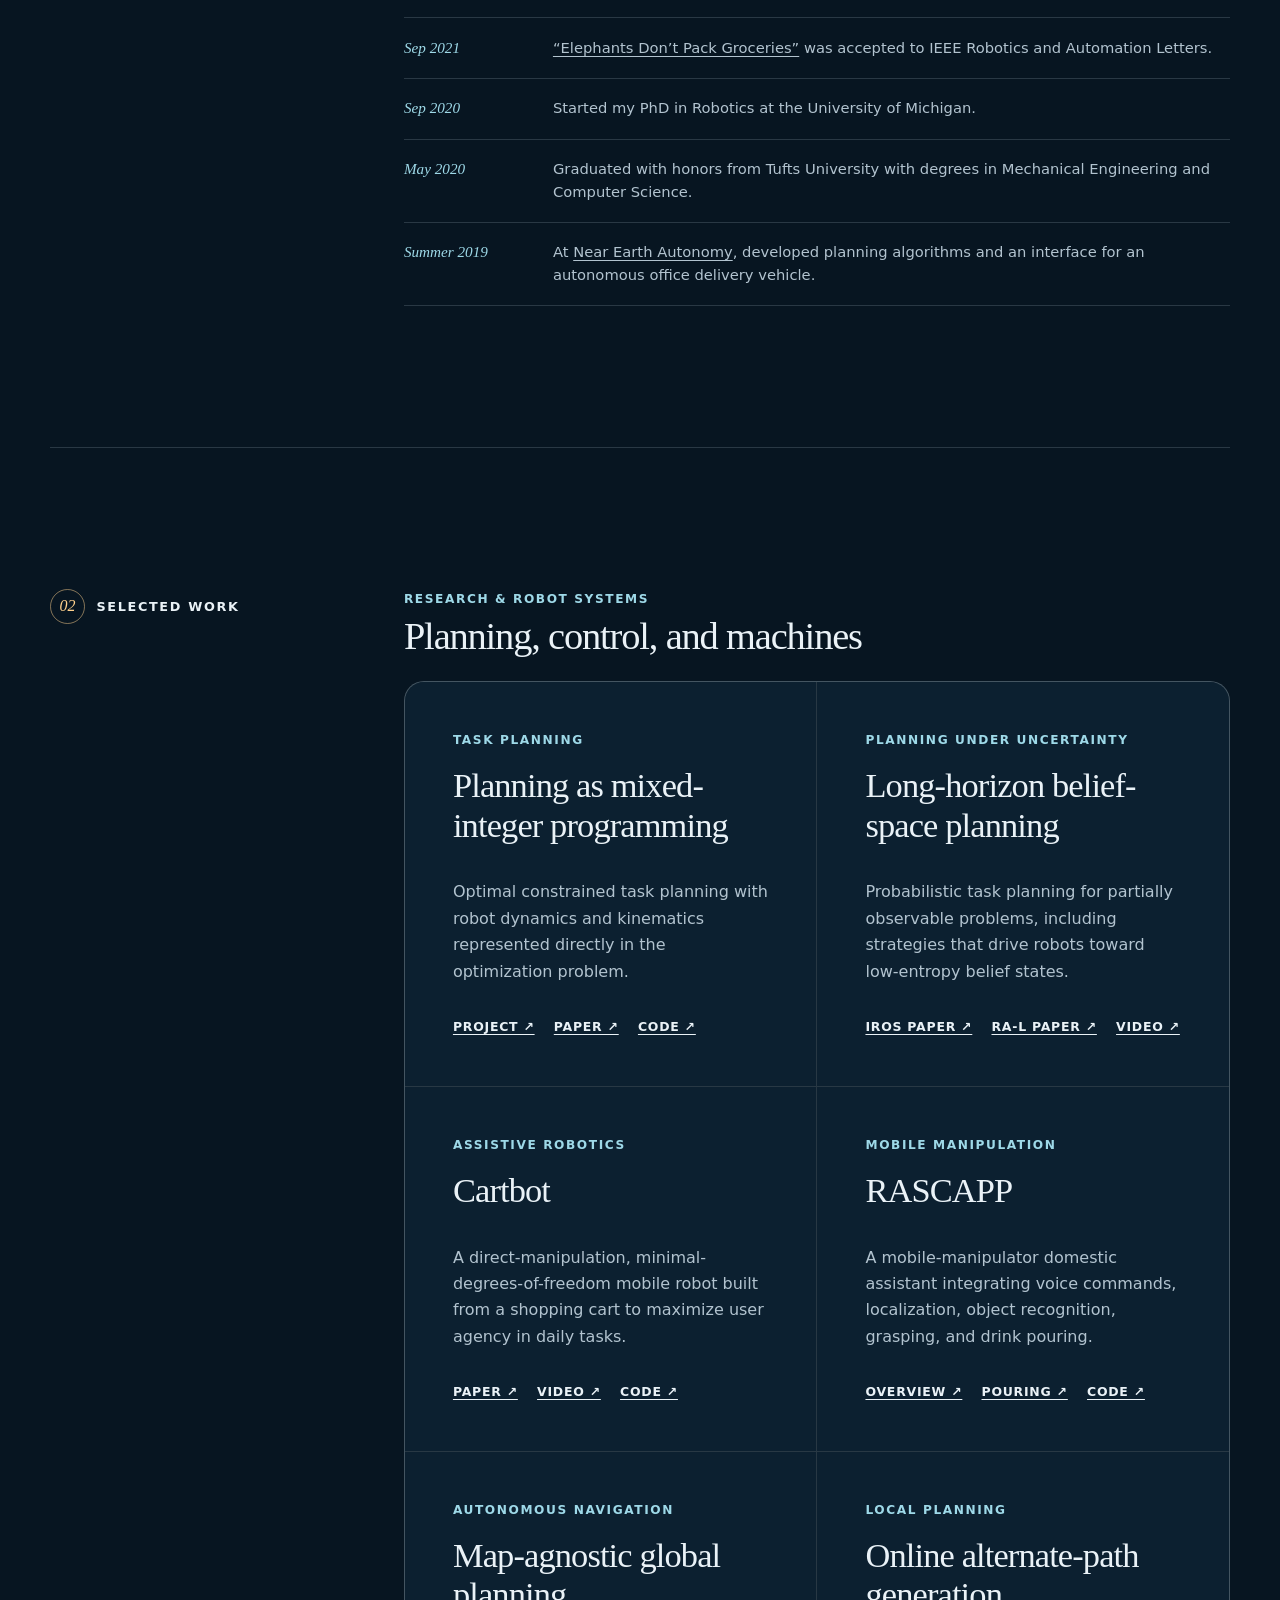
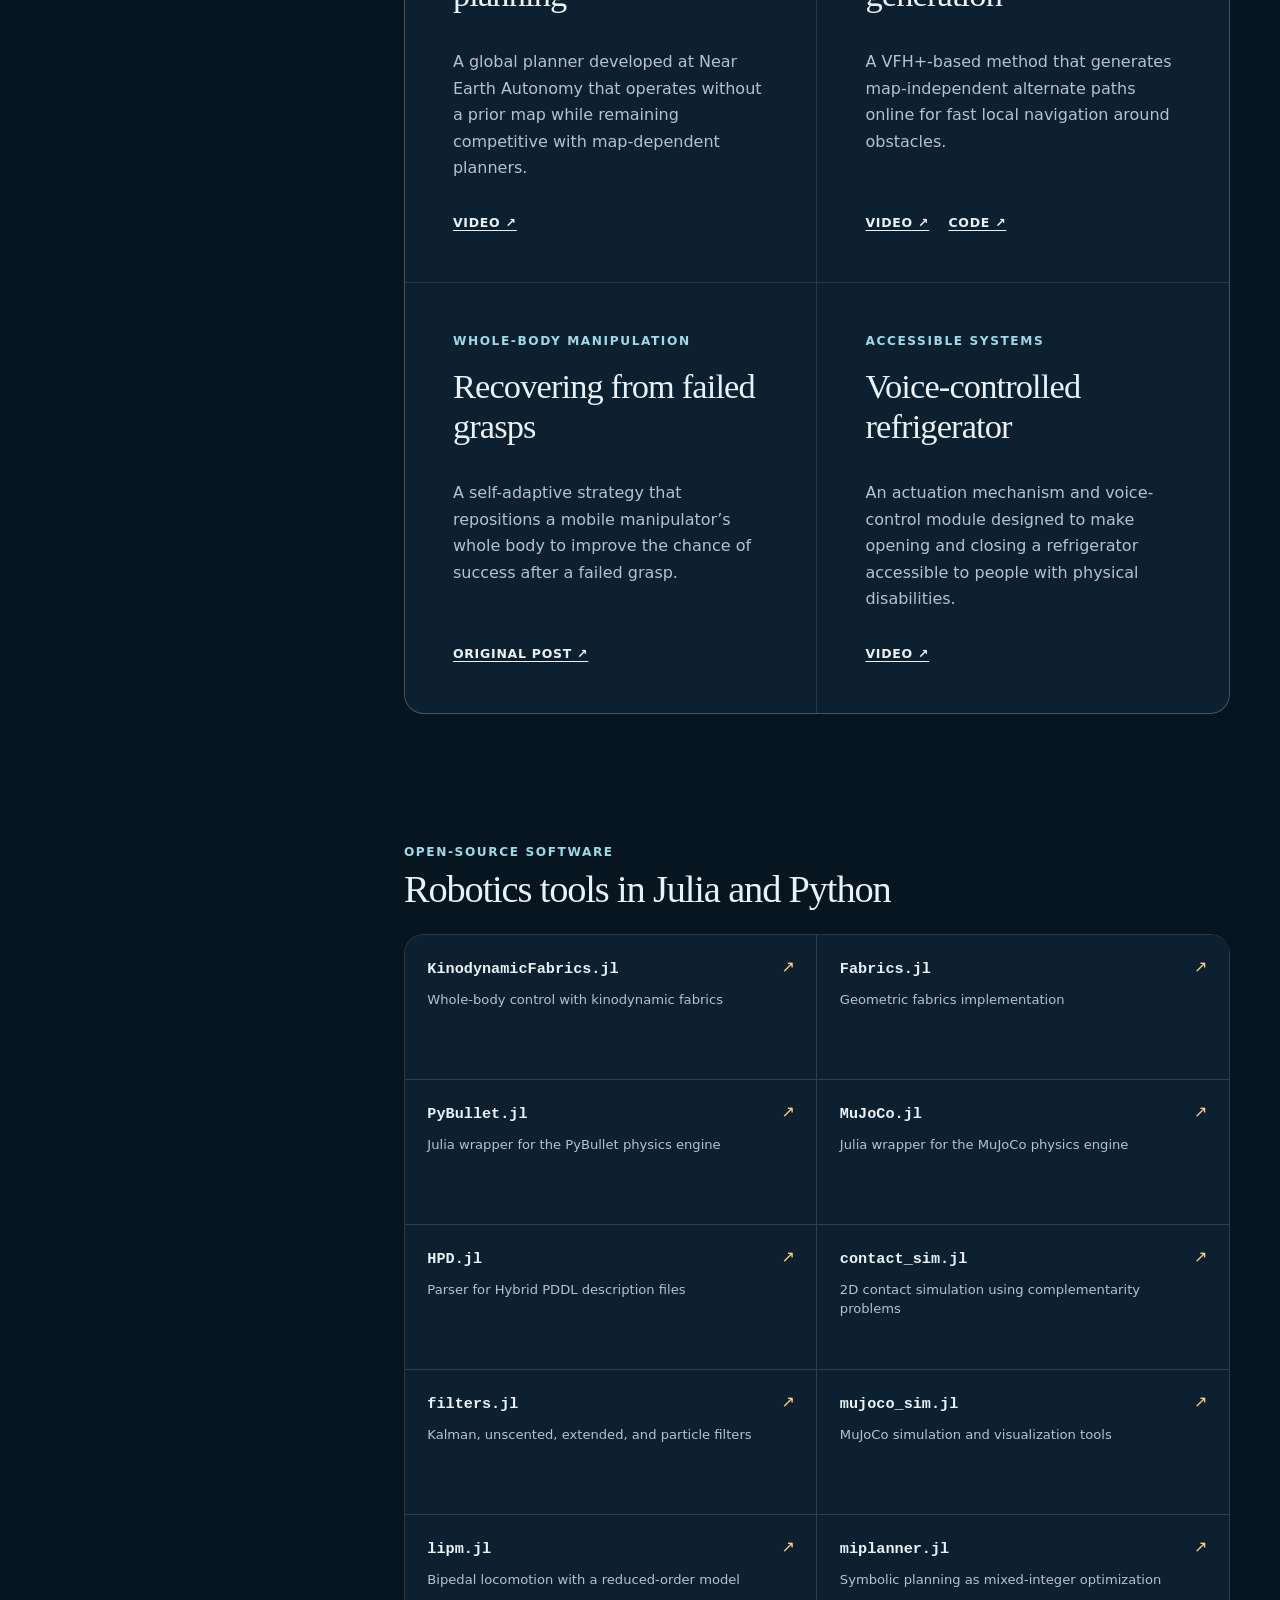
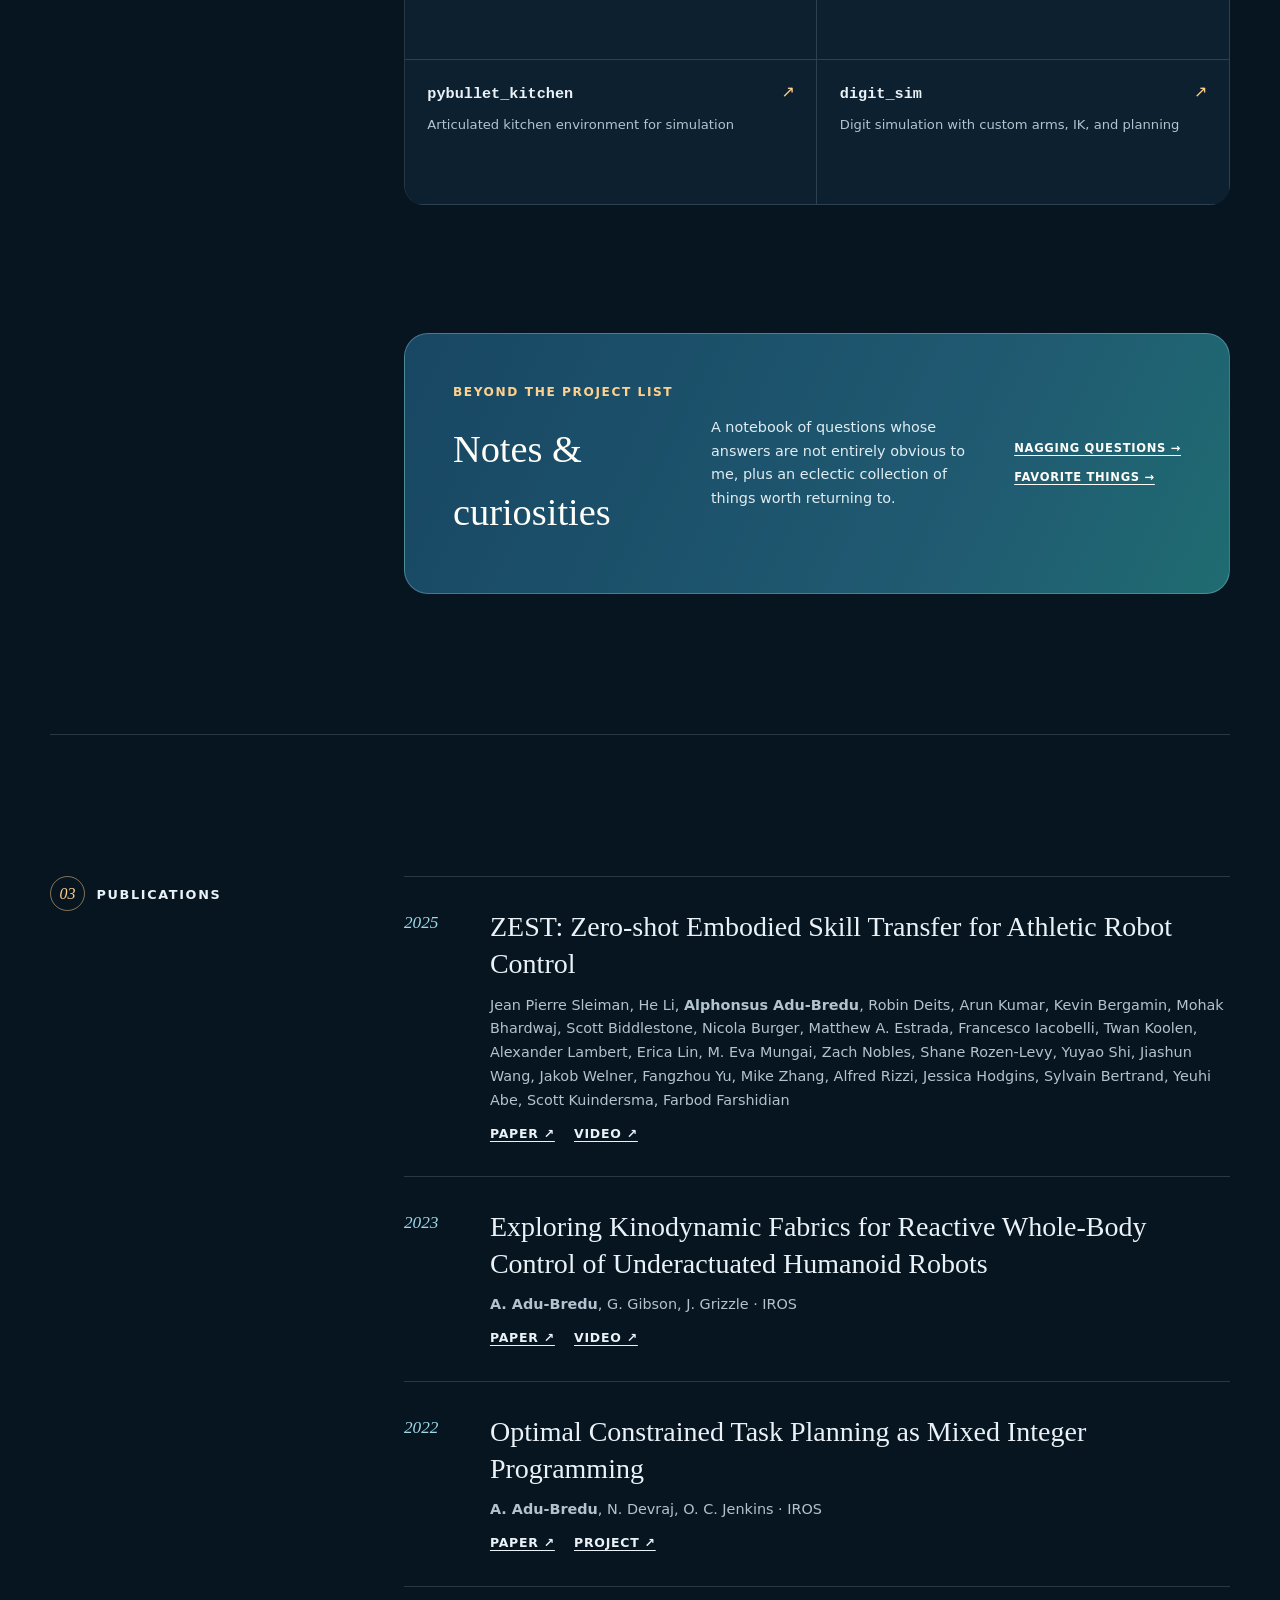
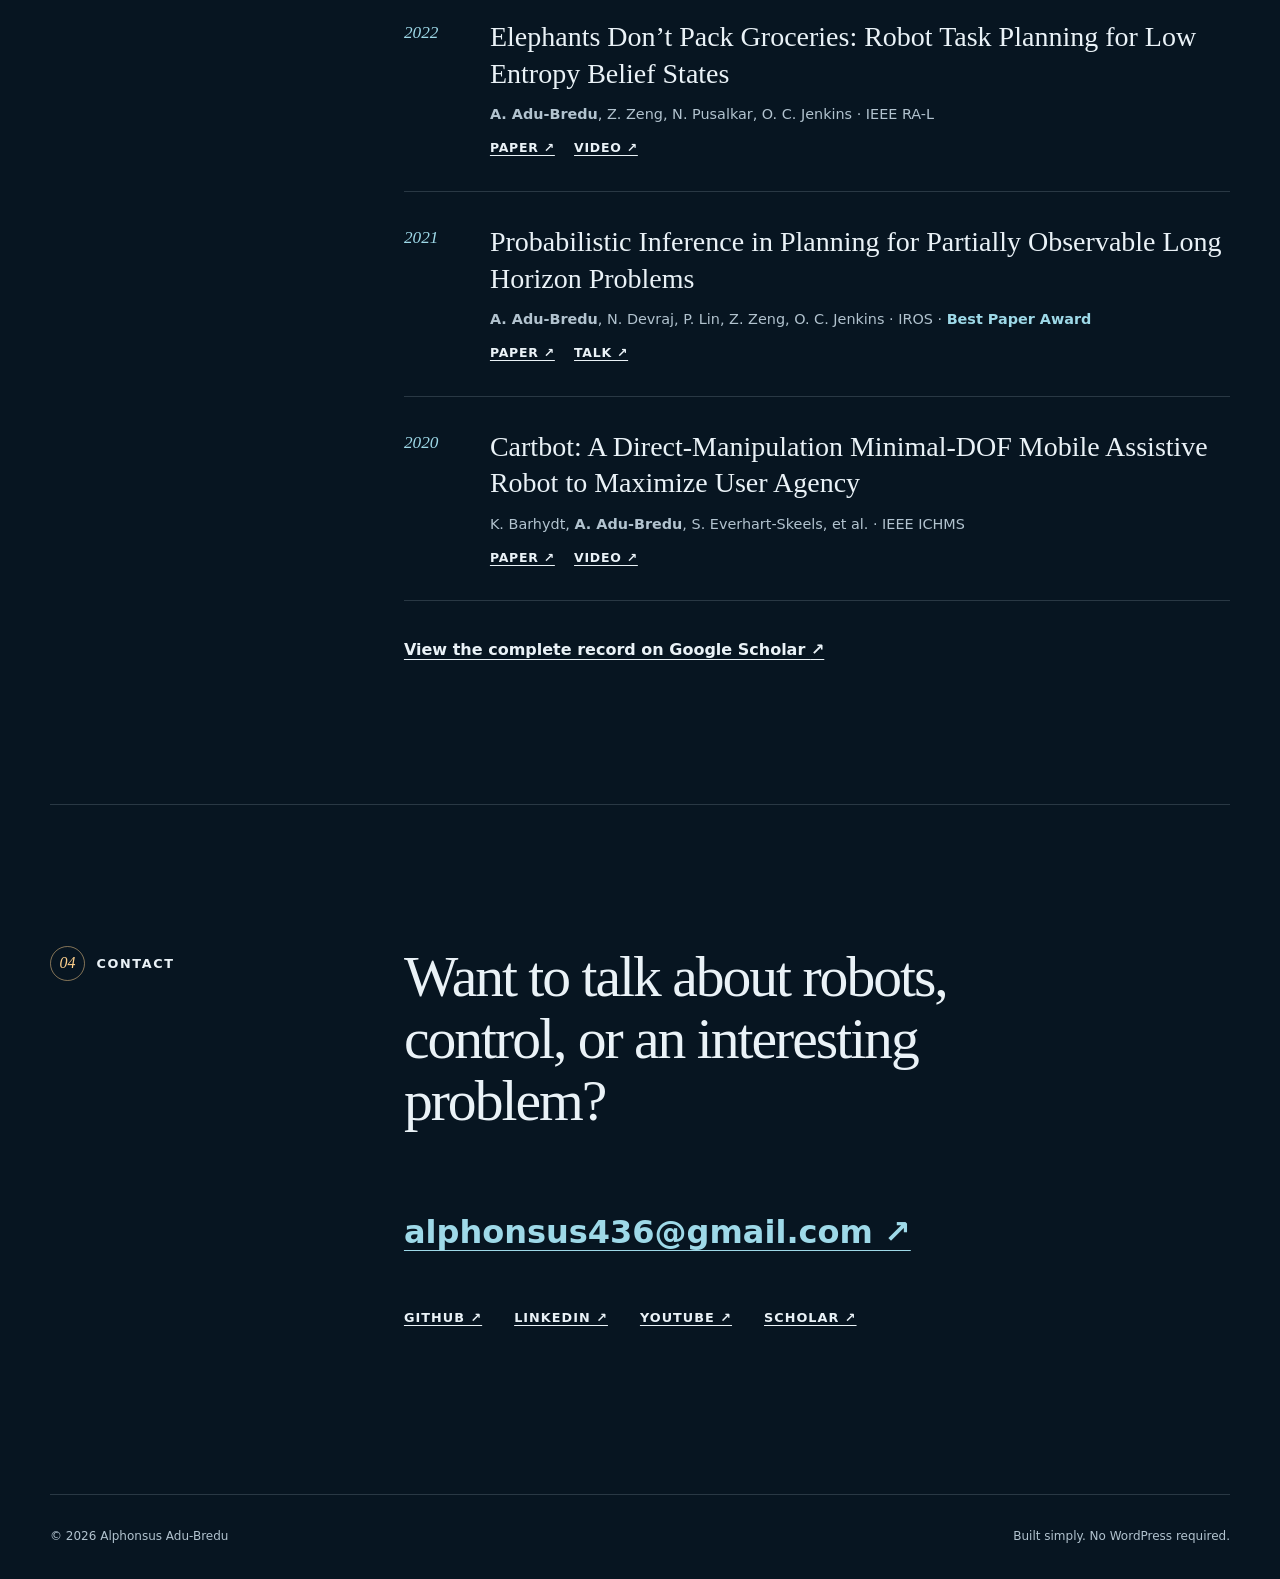
==== commit 75b29982: "Remove hero work button" ====
--- a/index.html
+++ b/index.html
@@ -34,7 +34,6 @@
           <h1 id="hero-title">I tame wild robots and <em>bring characters to life.</em></h1>
           <p class="lede">I’m Alphonsus Adu-Bredu. I work across learning, control, and robot behavior to turn ambitious ideas into motion you can meet.</p>
           <div class="hero-actions">
-            <a class="button primary" href="#work">See my work</a>
             <a class="button secondary" href="https://github.com/adubredu/cv/blob/main/cv.pdf">Read my CV <span aria-hidden="true">↗</span></a>
           </div>
         </div>
--- a/styles.css
+++ b/styles.css
@@ -87,8 +87,6 @@
 .hero-actions { display: flex; flex-wrap: wrap; gap: .8rem; margin-top: 2.1rem; }
 .button { display: inline-flex; align-items: center; gap: .45rem; padding: .78rem 1.15rem; border: 1px solid var(--line); border-radius: 100px; text-decoration: none; font-size: .85rem; font-weight: 750; transition: background .2s ease, border-color .2s ease, transform .2s ease; }
 .button:hover { transform: translateY(-2px); }
-.button.primary { background: var(--accent); color: #0b2637; border-color: var(--accent); }
-.button.primary:hover { background: #ffe1ad; border-color: #ffe1ad; color: #0b2637; }
 .button.secondary:hover { background: var(--surface-2); color: var(--ink); border-color: var(--accent-dark); }
 
 .portrait-wrap { position: relative; align-self: center; justify-self: center; width: min(100%, 410px); padding: 2.2rem 2.2rem 3.2rem; }
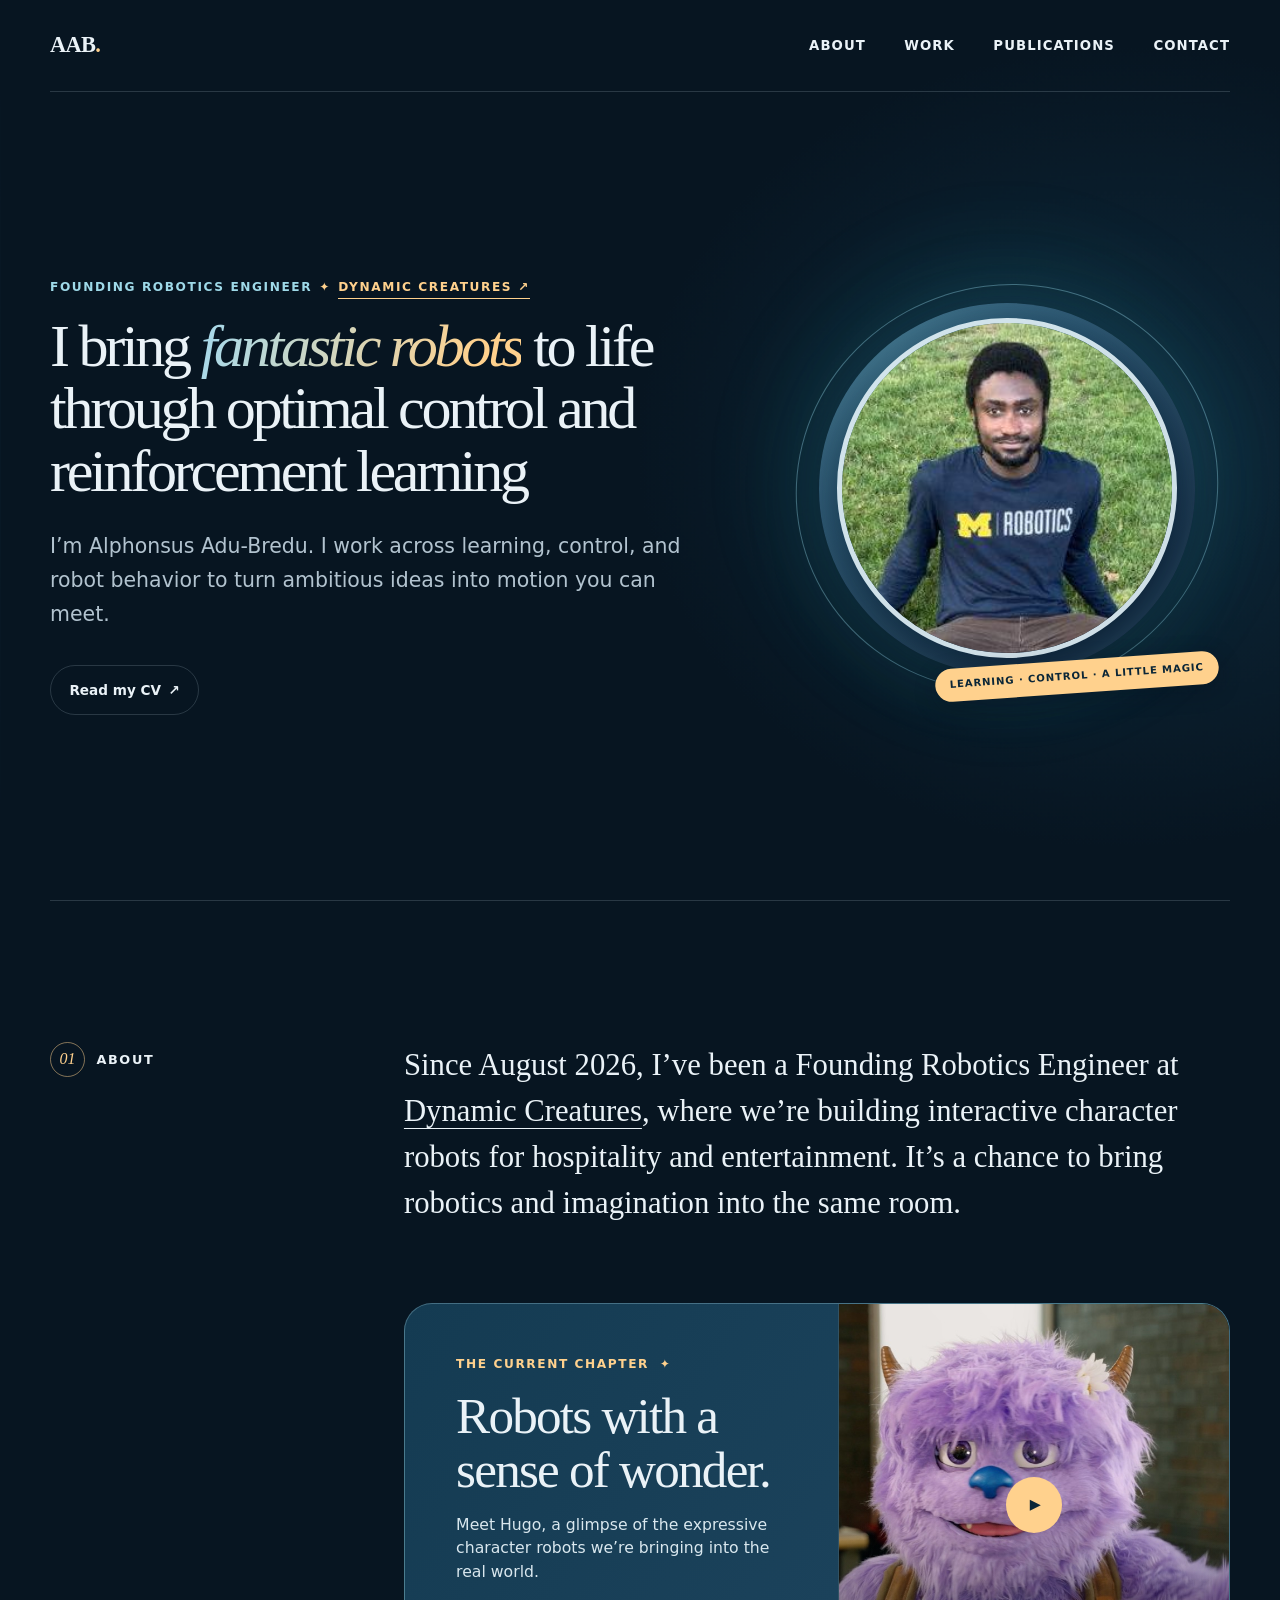
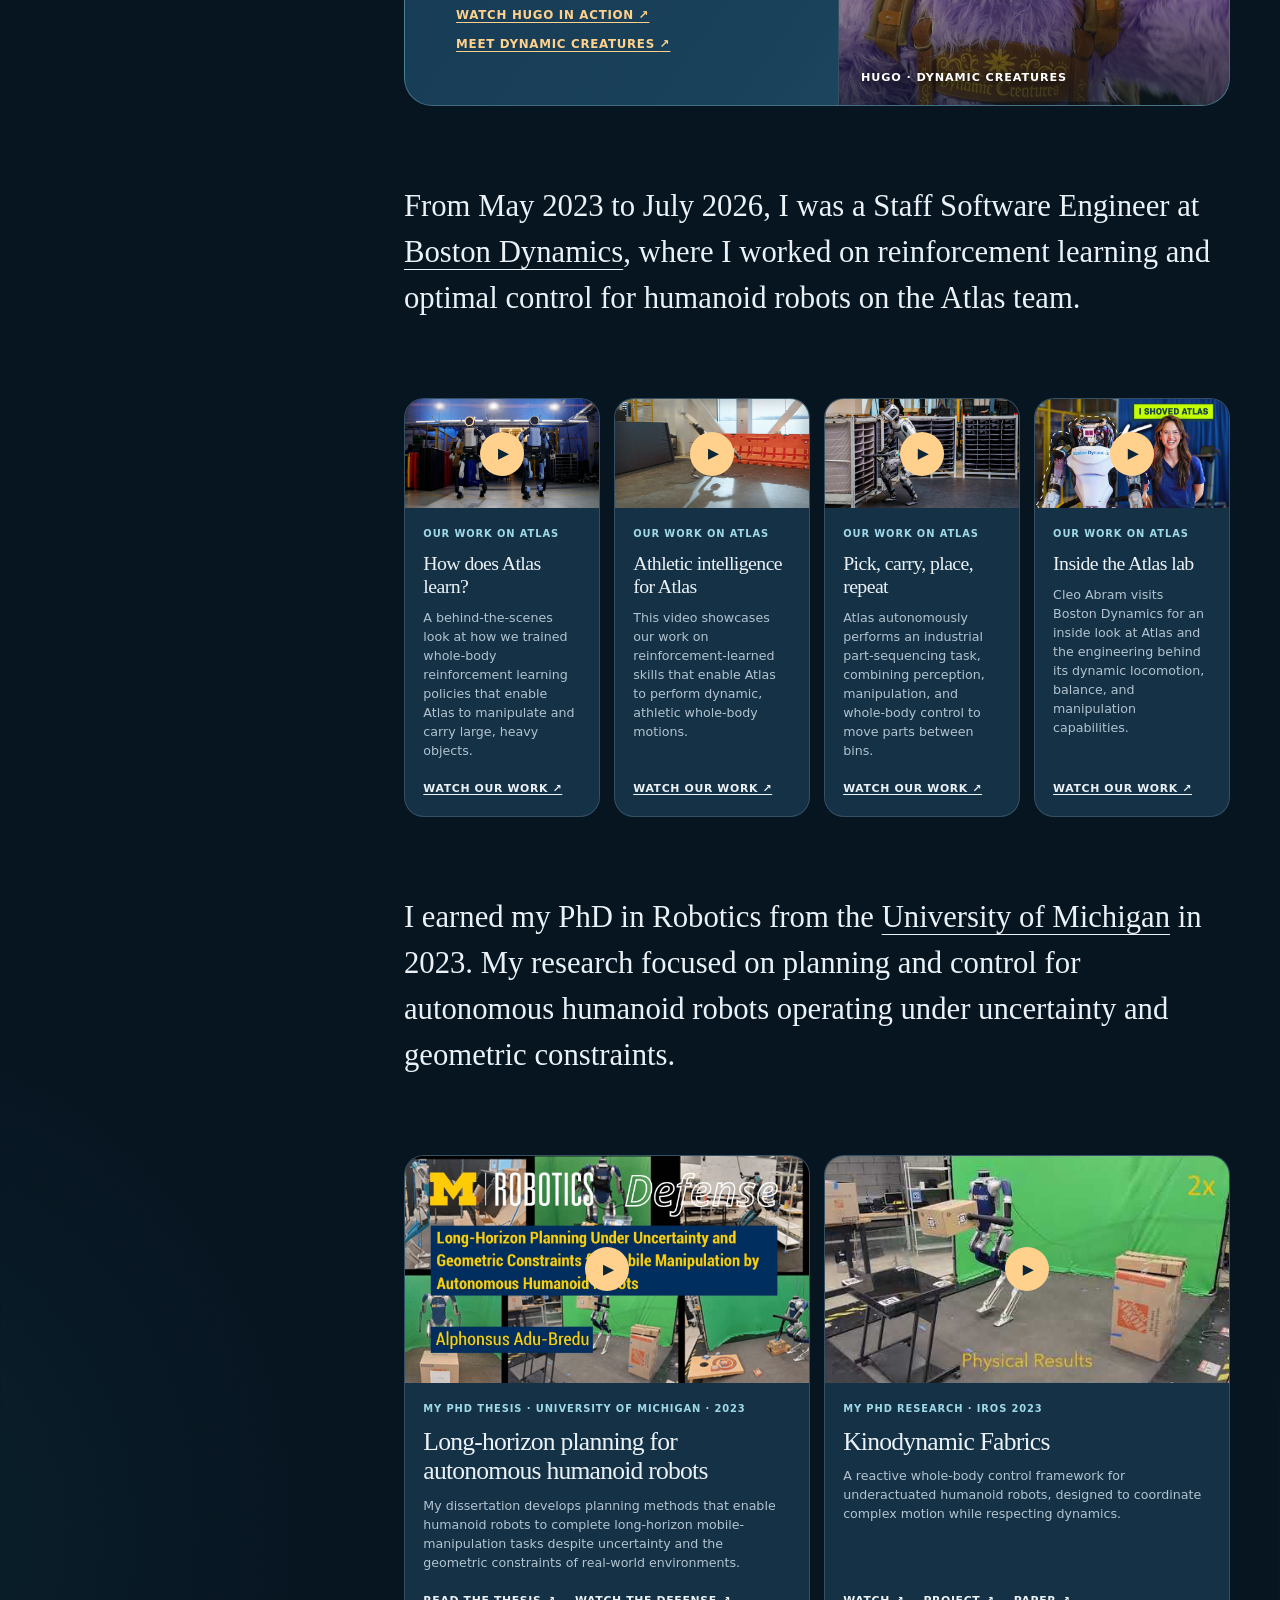
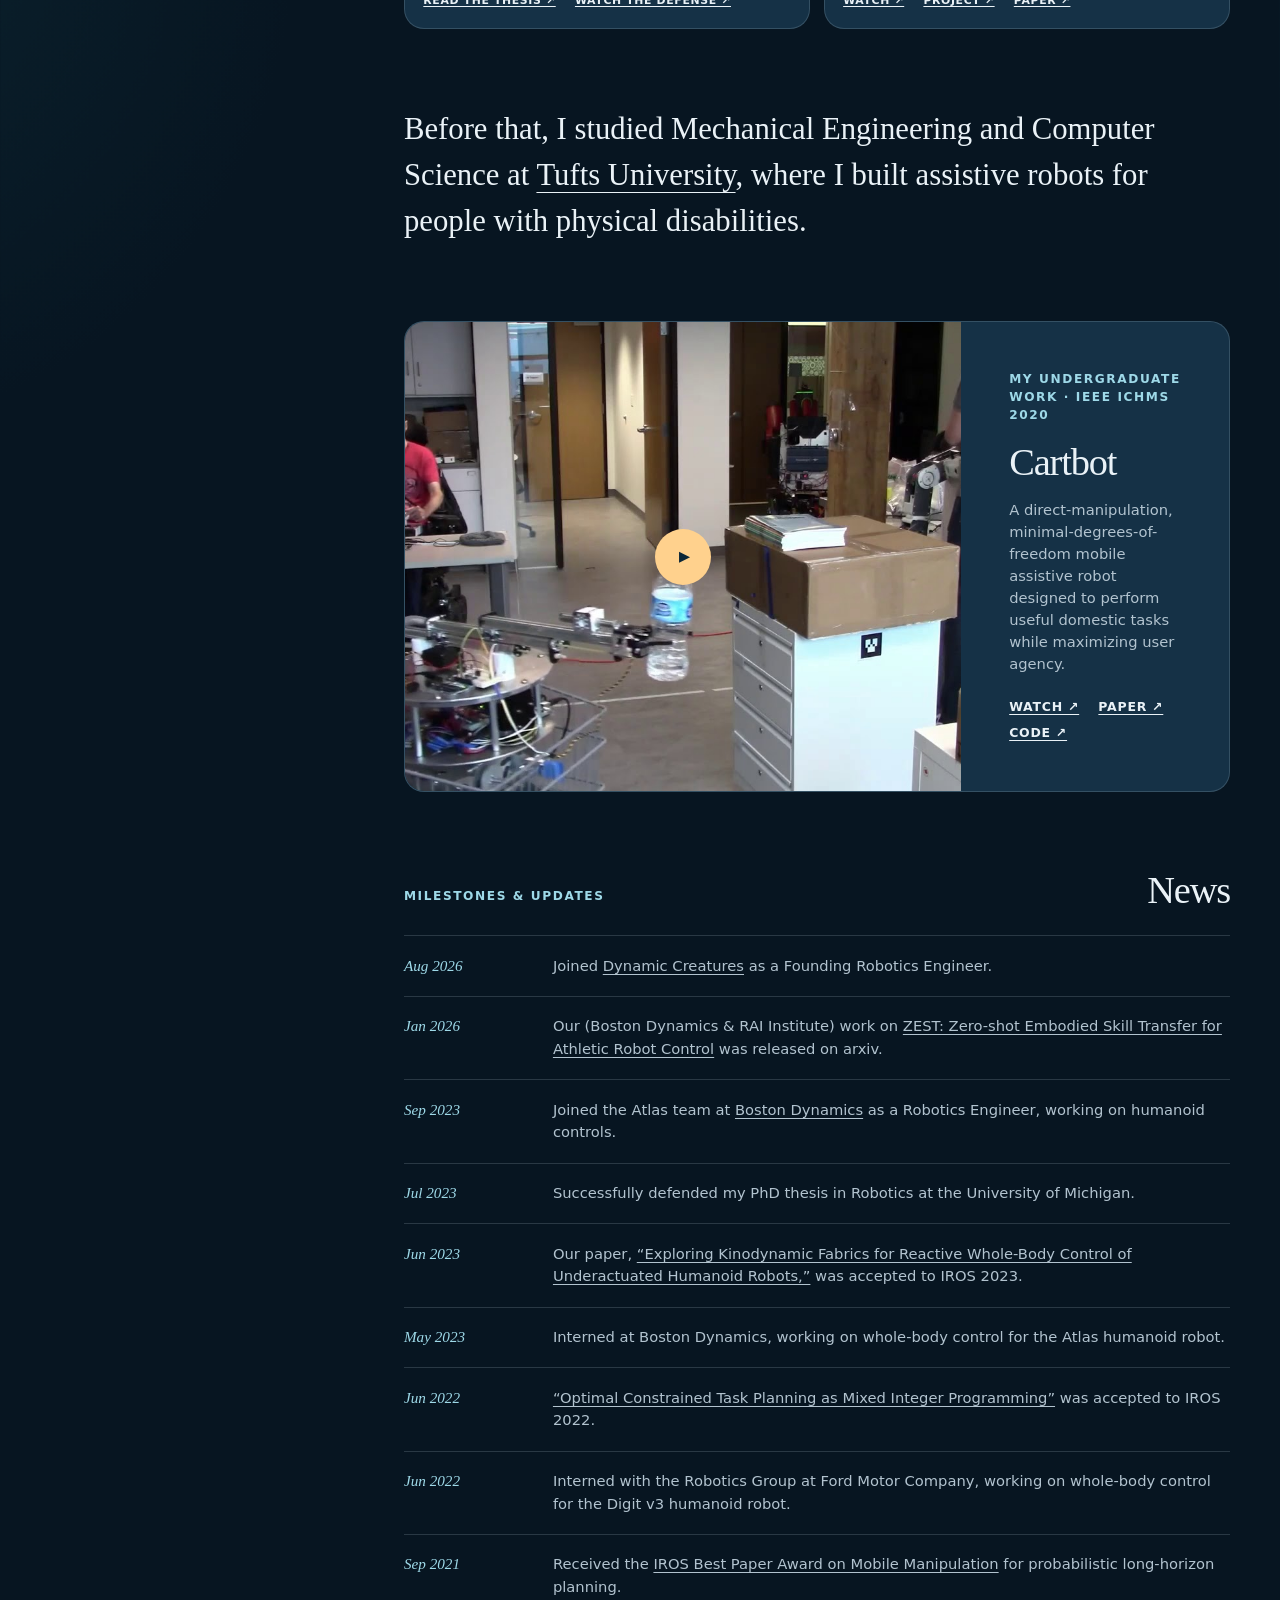
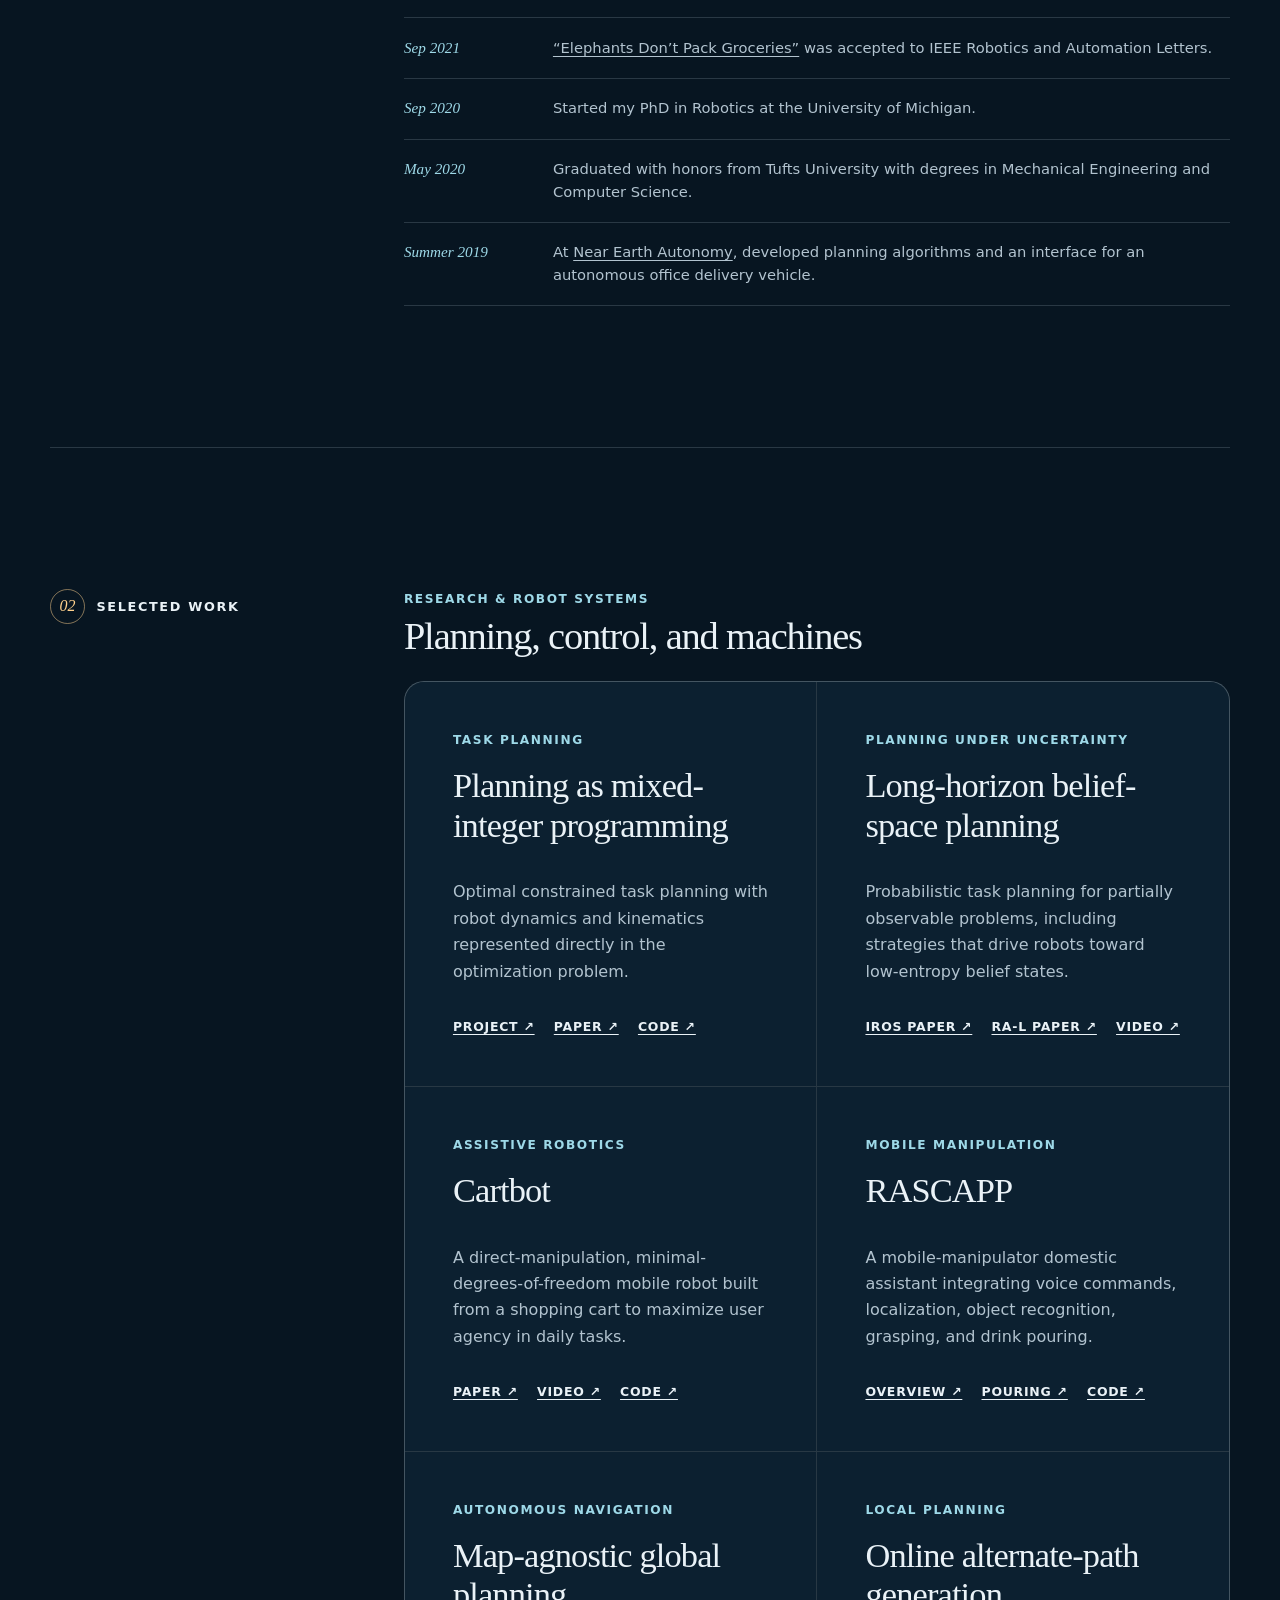
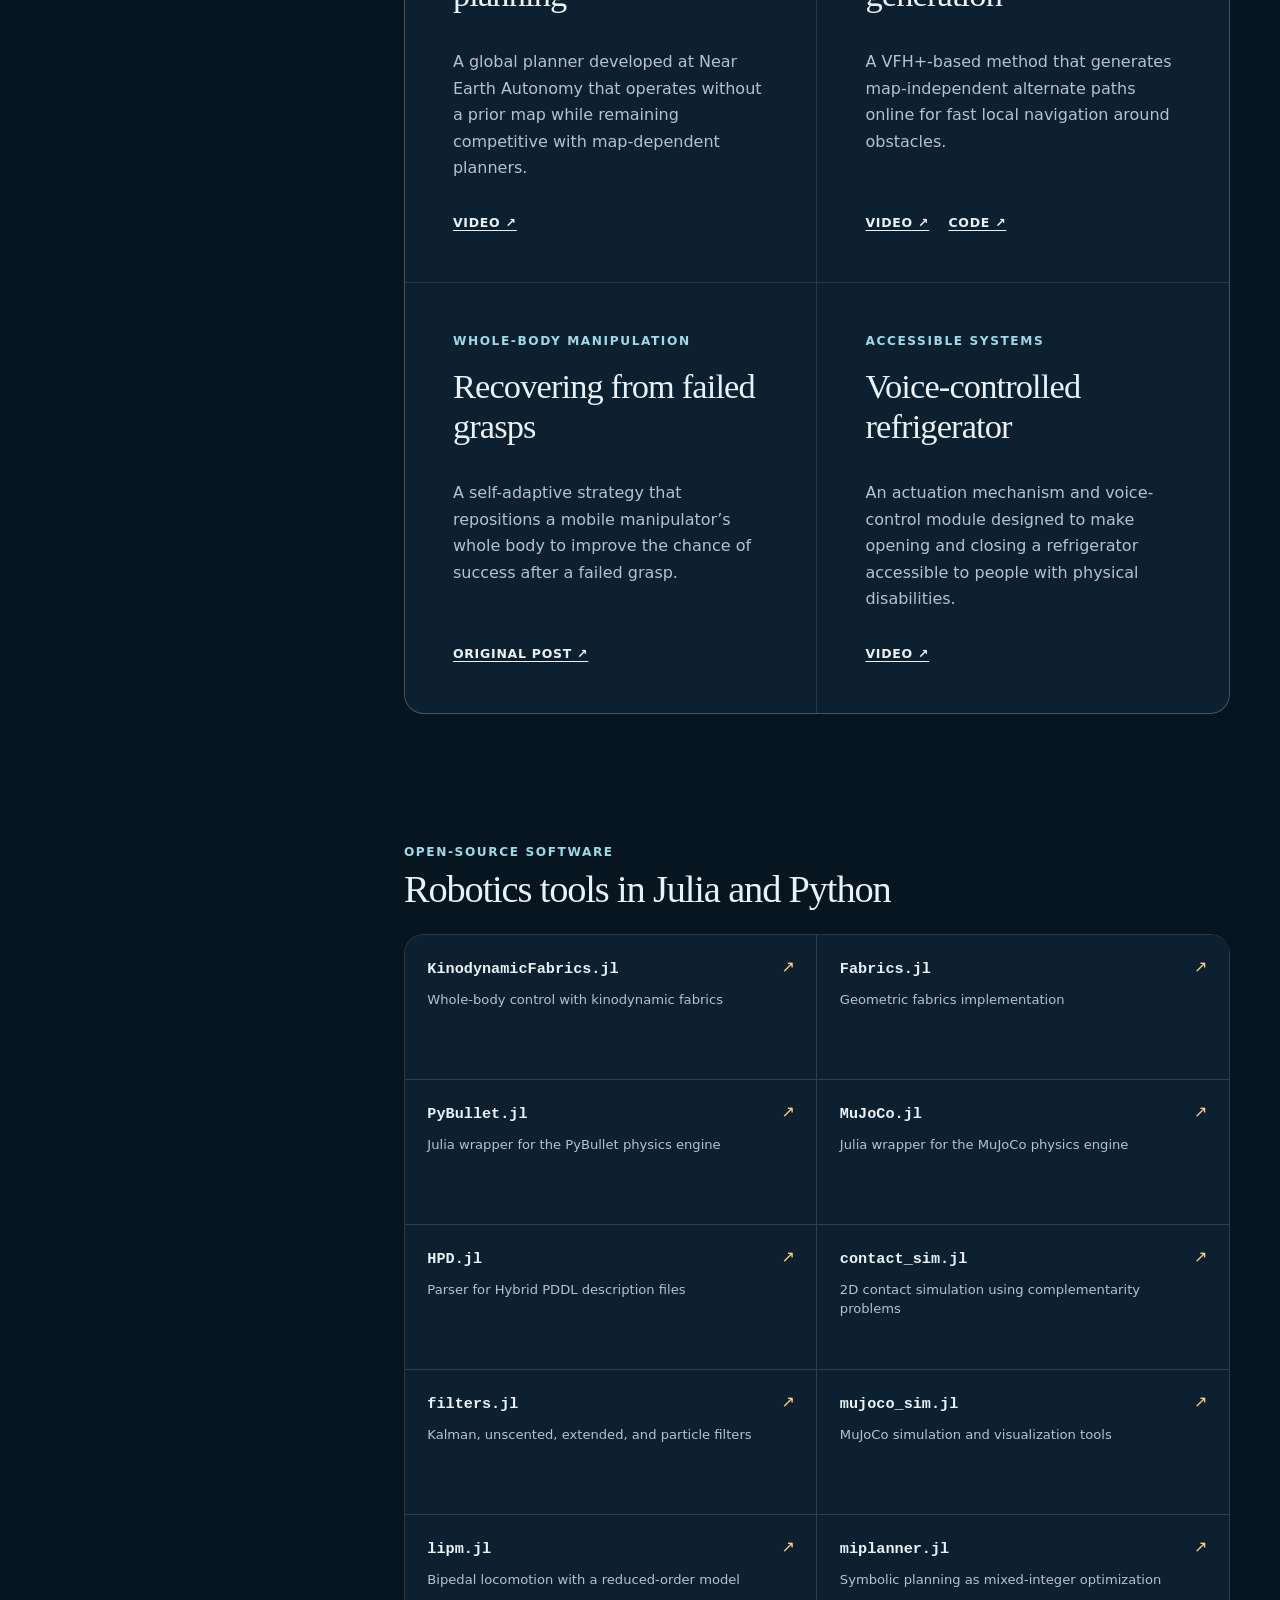
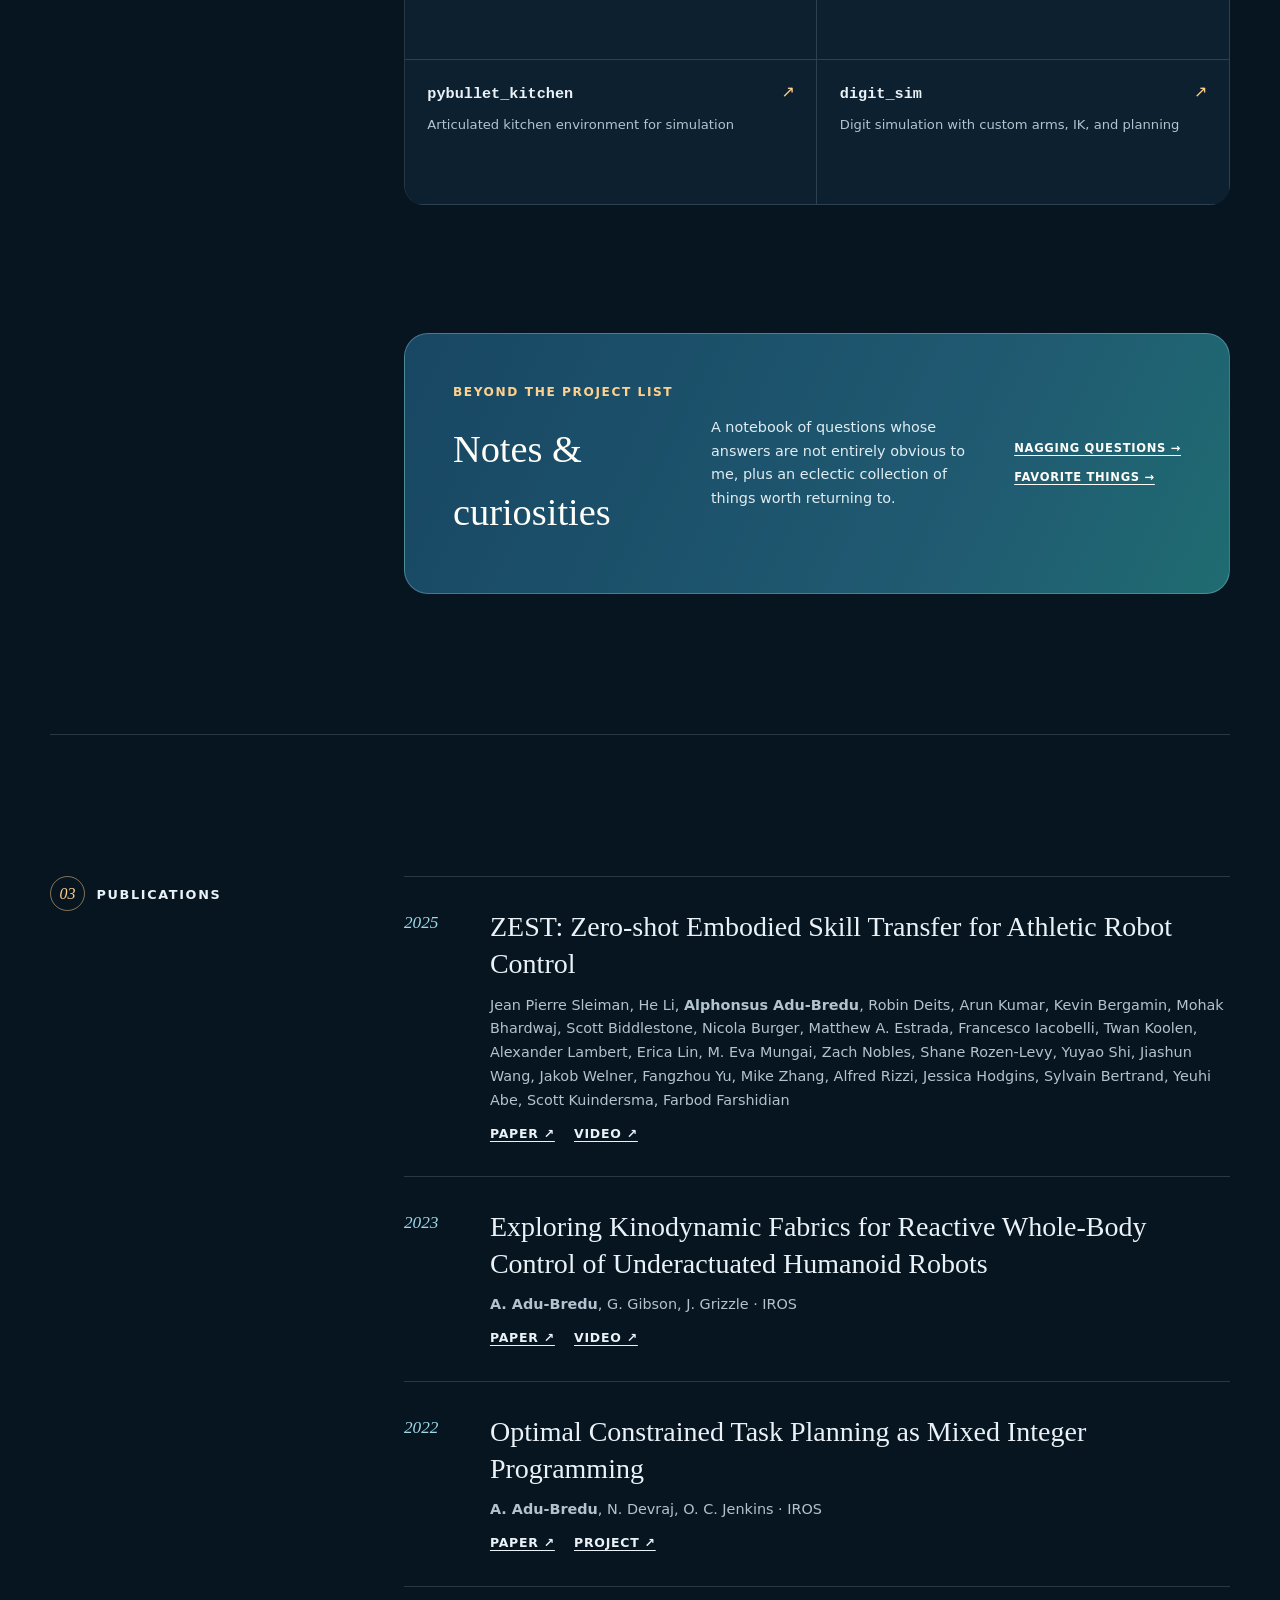
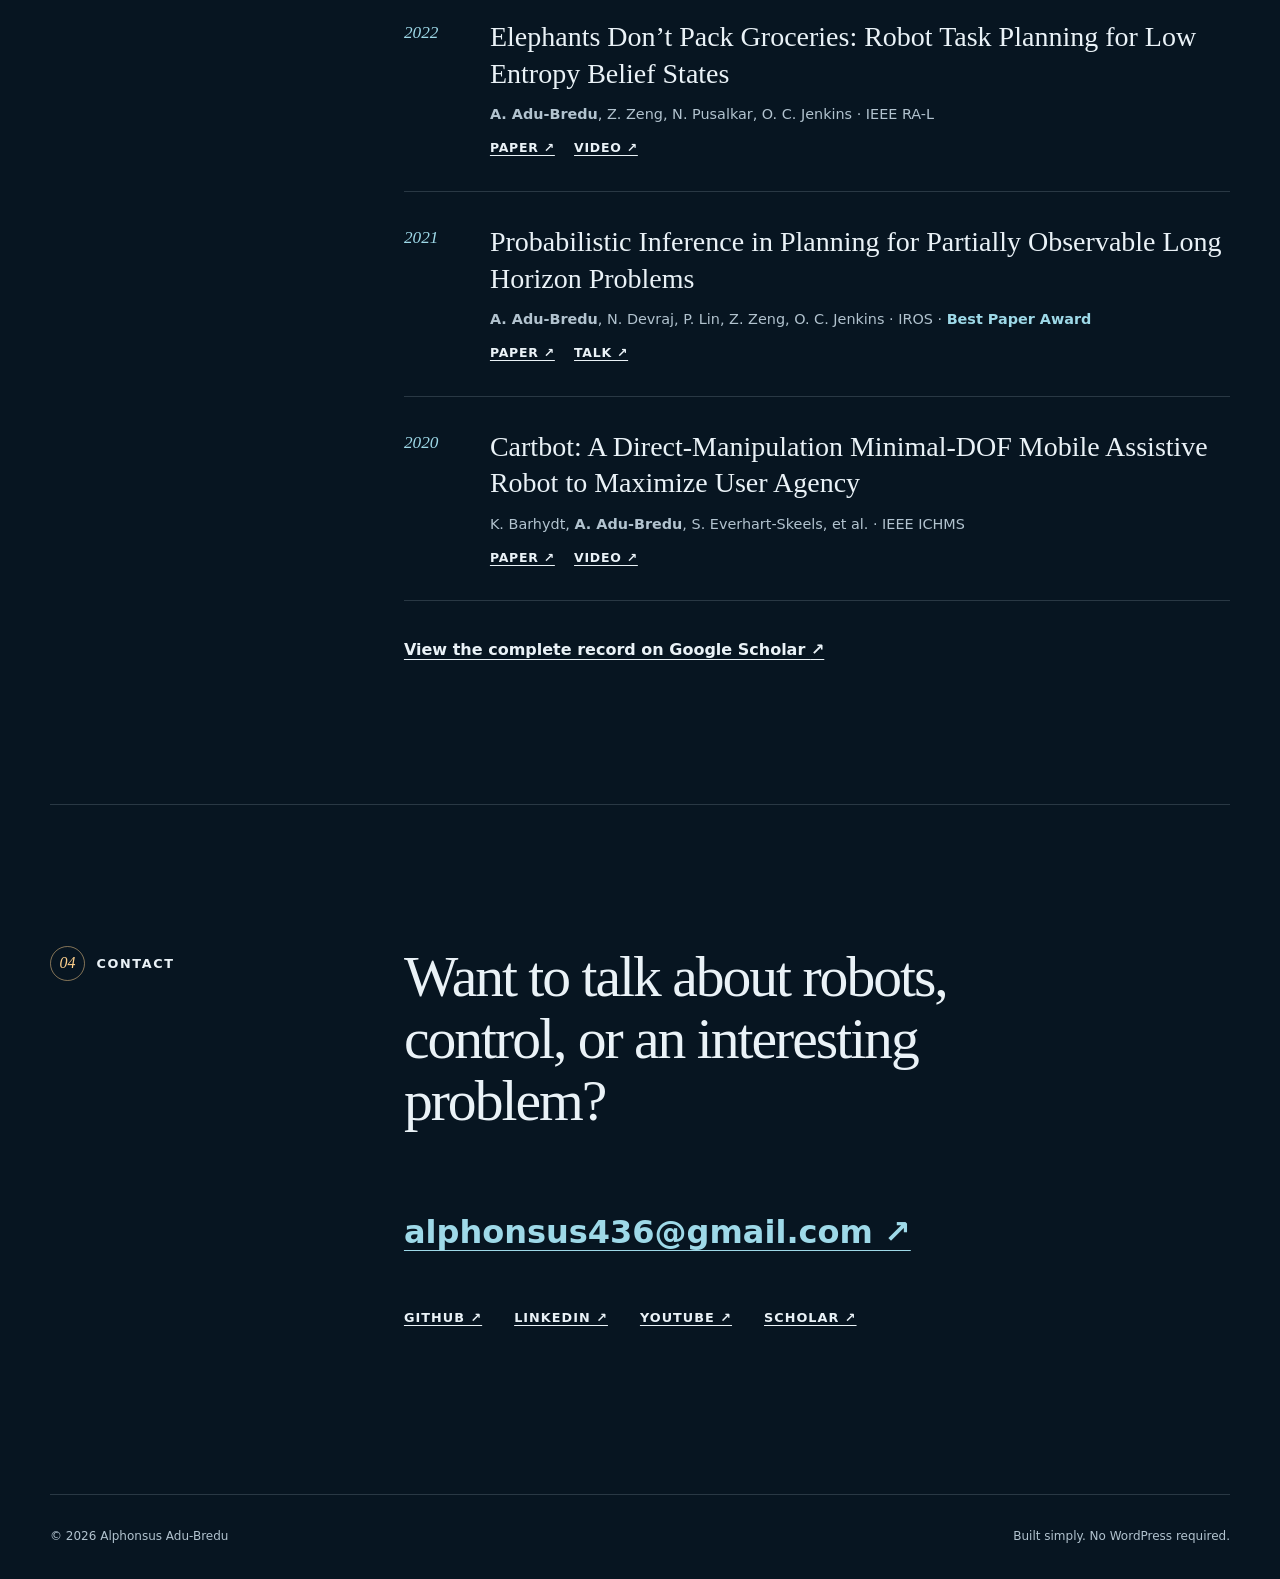
==== commit f6070abf: "Update hero tagline" ====
--- a/index.html
+++ b/index.html
@@ -6,7 +6,7 @@
     <meta name="description" content="Alphonsus Adu-Bredu is a Founding Robotics Engineer at Dynamic Creatures, bringing interactive robot characters to life.">
     <meta name="theme-color" content="#071521">
     <meta property="og:title" content="Alphonsus Adu-Bredu — Founding Robotics Engineer">
-    <meta property="og:description" content="I tame wild robots and bring characters to life at Dynamic Creatures.">
+    <meta property="og:description" content="I bring fantastic robots to life through optimal control and reinforcement learning.">
     <meta property="og:type" content="website">
     <meta property="og:url" content="https://alphonsusadubredu.com/">
     <meta property="og:image" content="https://alphonsusadubredu.com/assets/alphonsus.jpg">
@@ -31,7 +31,7 @@
       <section class="hero" id="top" aria-labelledby="hero-title">
         <div class="hero-copy">
           <p class="eyebrow hero-eyebrow">Founding Robotics Engineer <span aria-hidden="true">✦</span> <a href="https://www.dynamiccreatures.com/">Dynamic Creatures ↗</a></p>
-          <h1 id="hero-title">I tame wild robots and <em>bring characters to life.</em></h1>
+          <h1 id="hero-title">I bring <em>fantastic robots</em> to life through optimal control and reinforcement learning</h1>
           <p class="lede">I’m Alphonsus Adu-Bredu. I work across learning, control, and robot behavior to turn ambitious ideas into motion you can meet.</p>
           <div class="hero-actions">
             <a class="button secondary" href="https://github.com/adubredu/cv/blob/main/cv.pdf">Read my CV <span aria-hidden="true">↗</span></a>
--- a/styles.css
+++ b/styles.css
@@ -82,6 +82,7 @@
 .hero-eyebrow a:hover { color: var(--ink); }
 h1, h2, h3, p { margin-top: 0; }
 h1 { max-width: 850px; margin-bottom: 1.75rem; font-family: Georgia, "Times New Roman", serif; font-size: clamp(3rem, 6.5vw, 6.5rem); line-height: .99; letter-spacing: -.055em; font-weight: 500; }
+.hero h1 { font-size: clamp(3rem, 4.7vw, 5rem); line-height: 1.04; }
 h1 em { color: var(--accent); font-weight: inherit; background: linear-gradient(105deg, #a9d9e9 4%, #ffd18d 85%); -webkit-background-clip: text; background-clip: text; -webkit-text-fill-color: transparent; }
 .lede { max-width: 680px; color: var(--muted); font-size: clamp(1.05rem, 1.7vw, 1.28rem); }
 .hero-actions { display: flex; flex-wrap: wrap; gap: .8rem; margin-top: 2.1rem; }
@@ -267,6 +268,7 @@
 @media (max-width: 560px) {
   .site-header, .hero, .section, footer { width: min(calc(100% - 2rem), var(--max)); }
   h1 { font-size: clamp(2.8rem, 15vw, 4.5rem); }
+  .hero h1 { font-size: clamp(2.75rem, 11.5vw, 3.55rem); }
   .hero { padding-top: 3.5rem; }
   .hero-eyebrow { gap: .25rem .45rem; }
   .portrait-wrap { width: min(280px, 90%); margin-left: .5rem; }
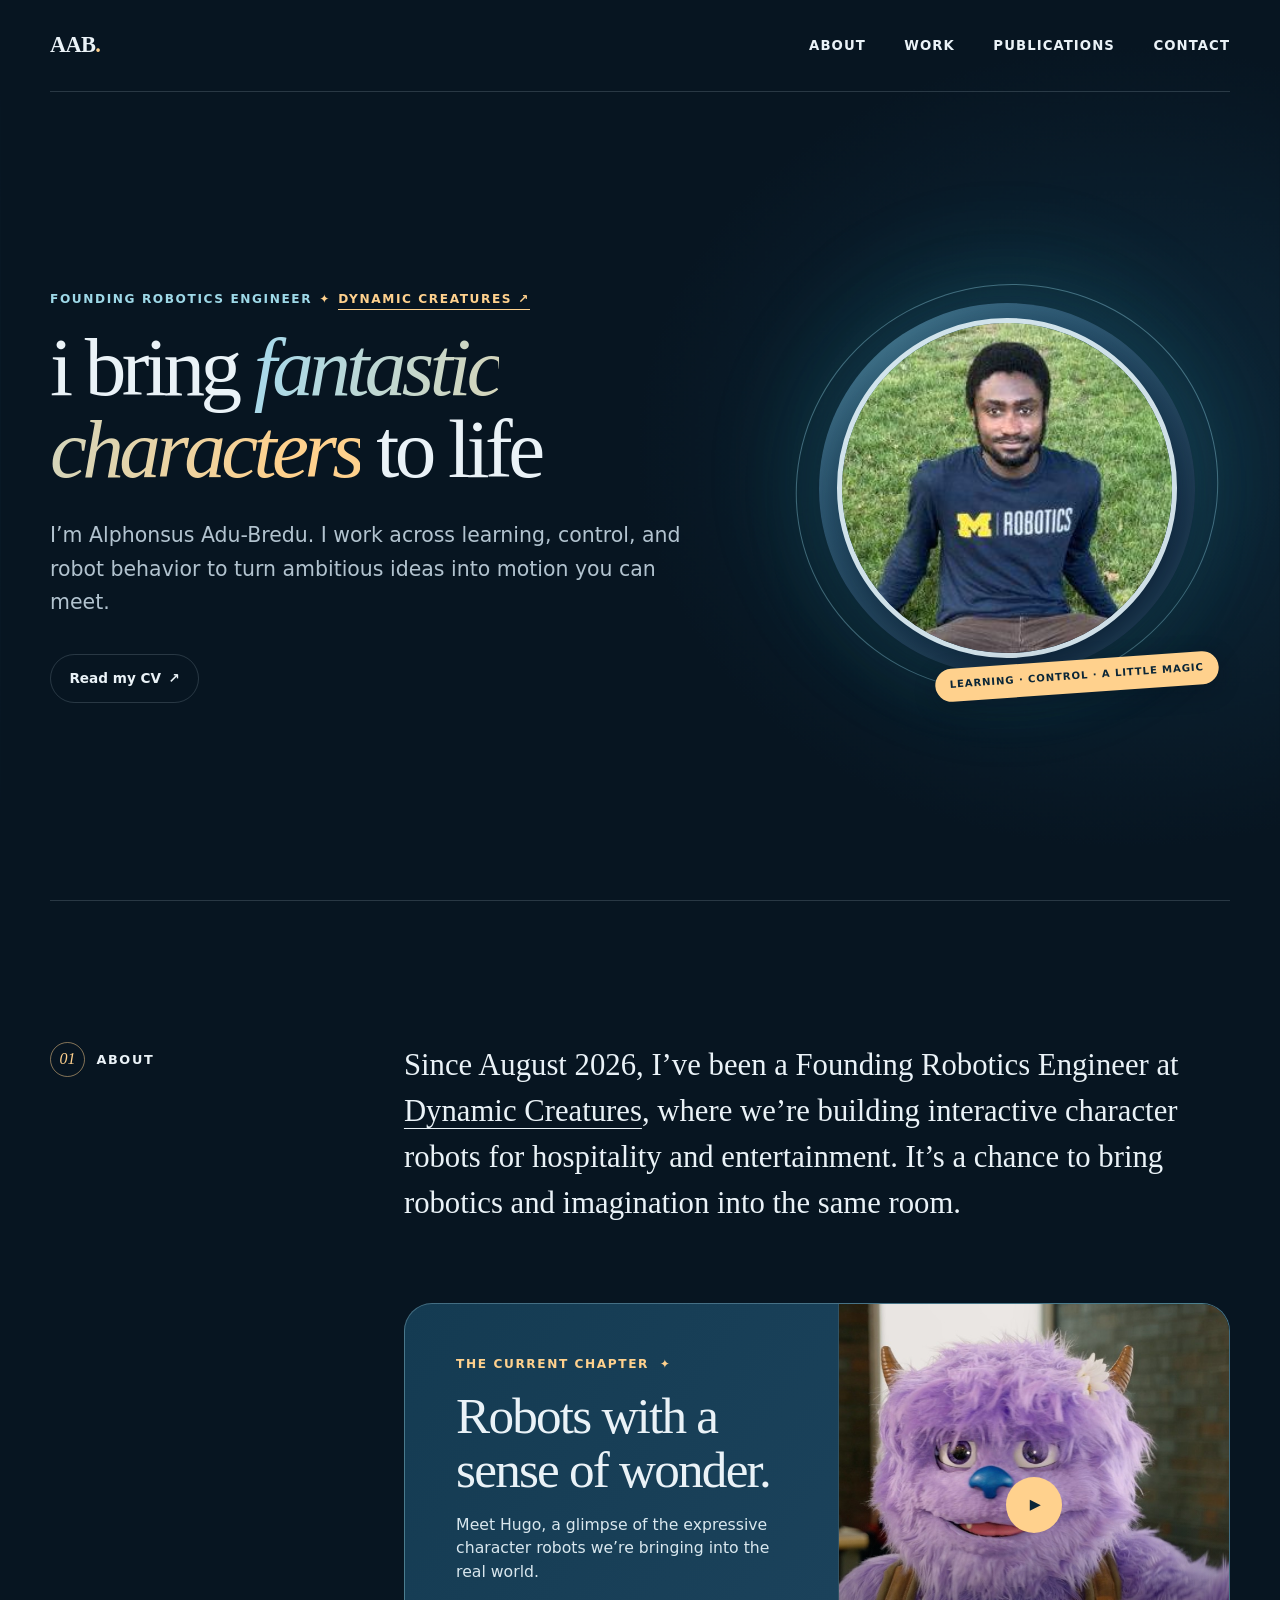
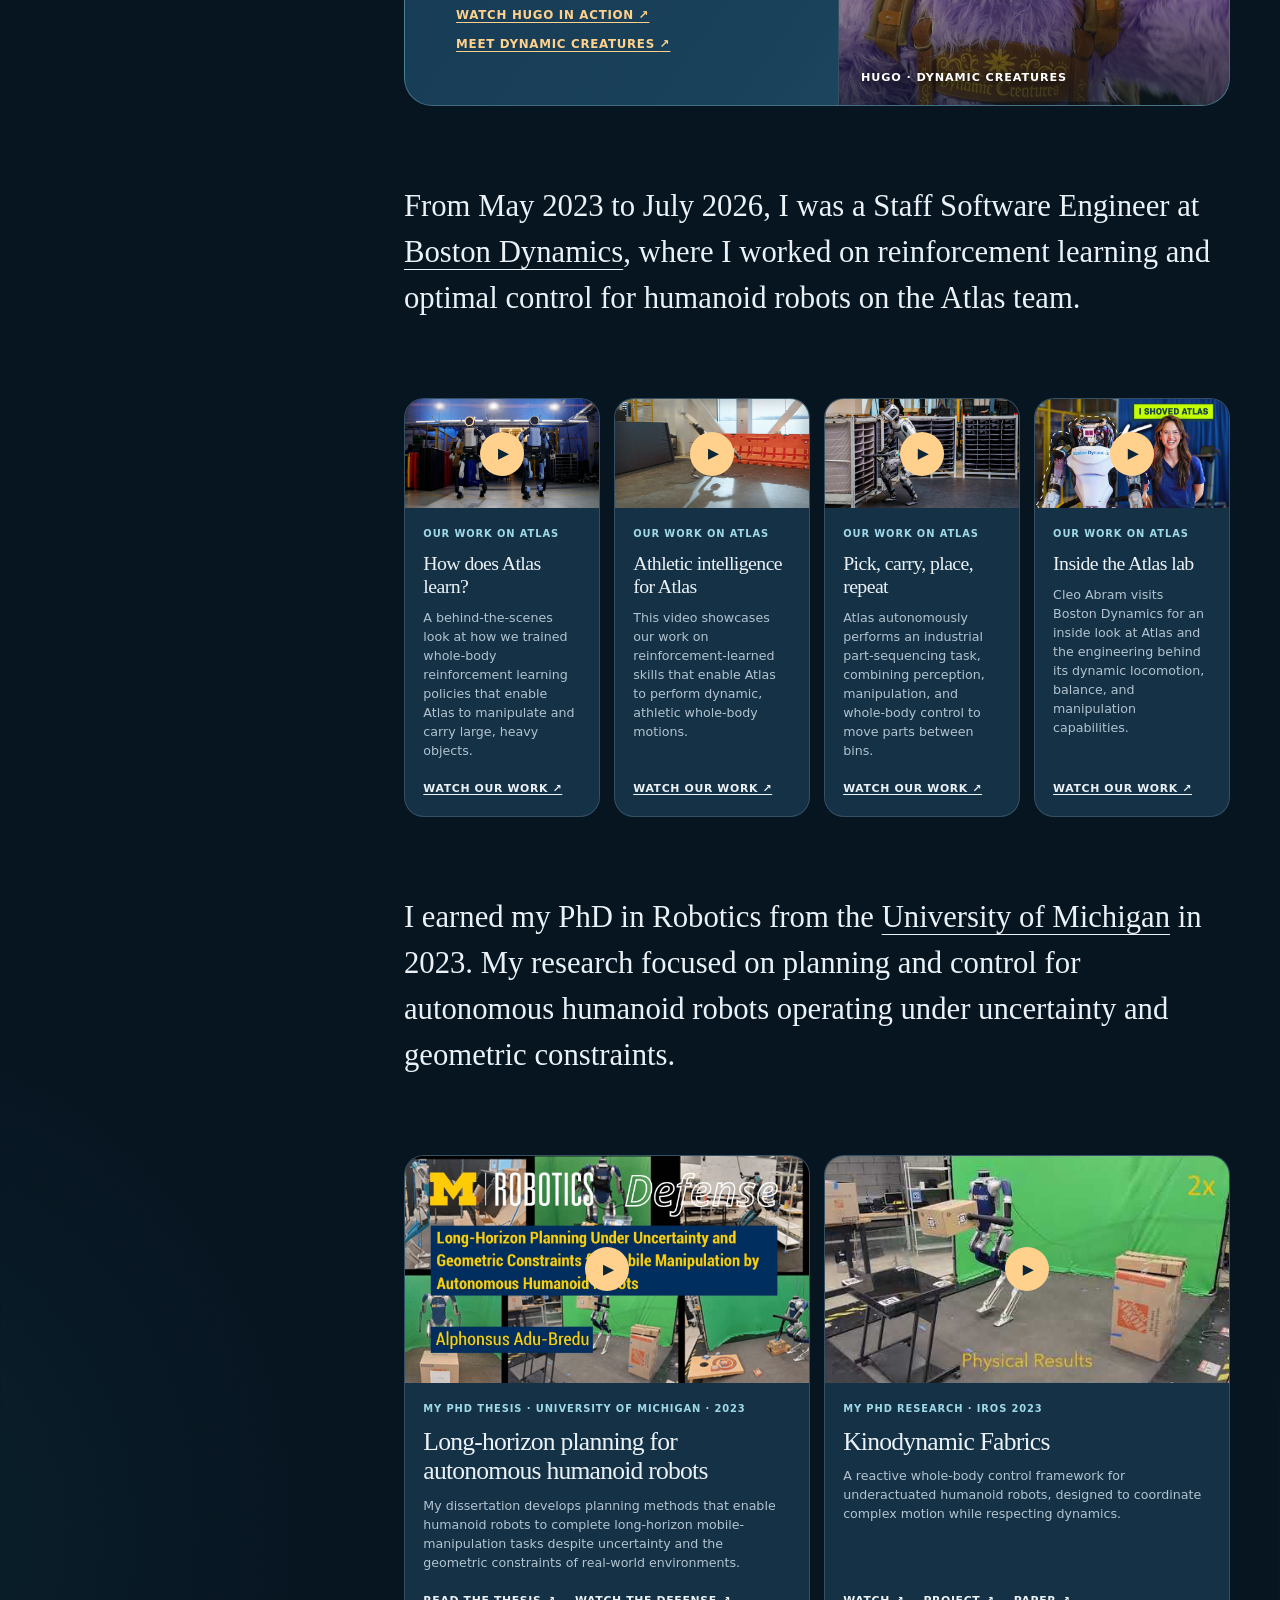
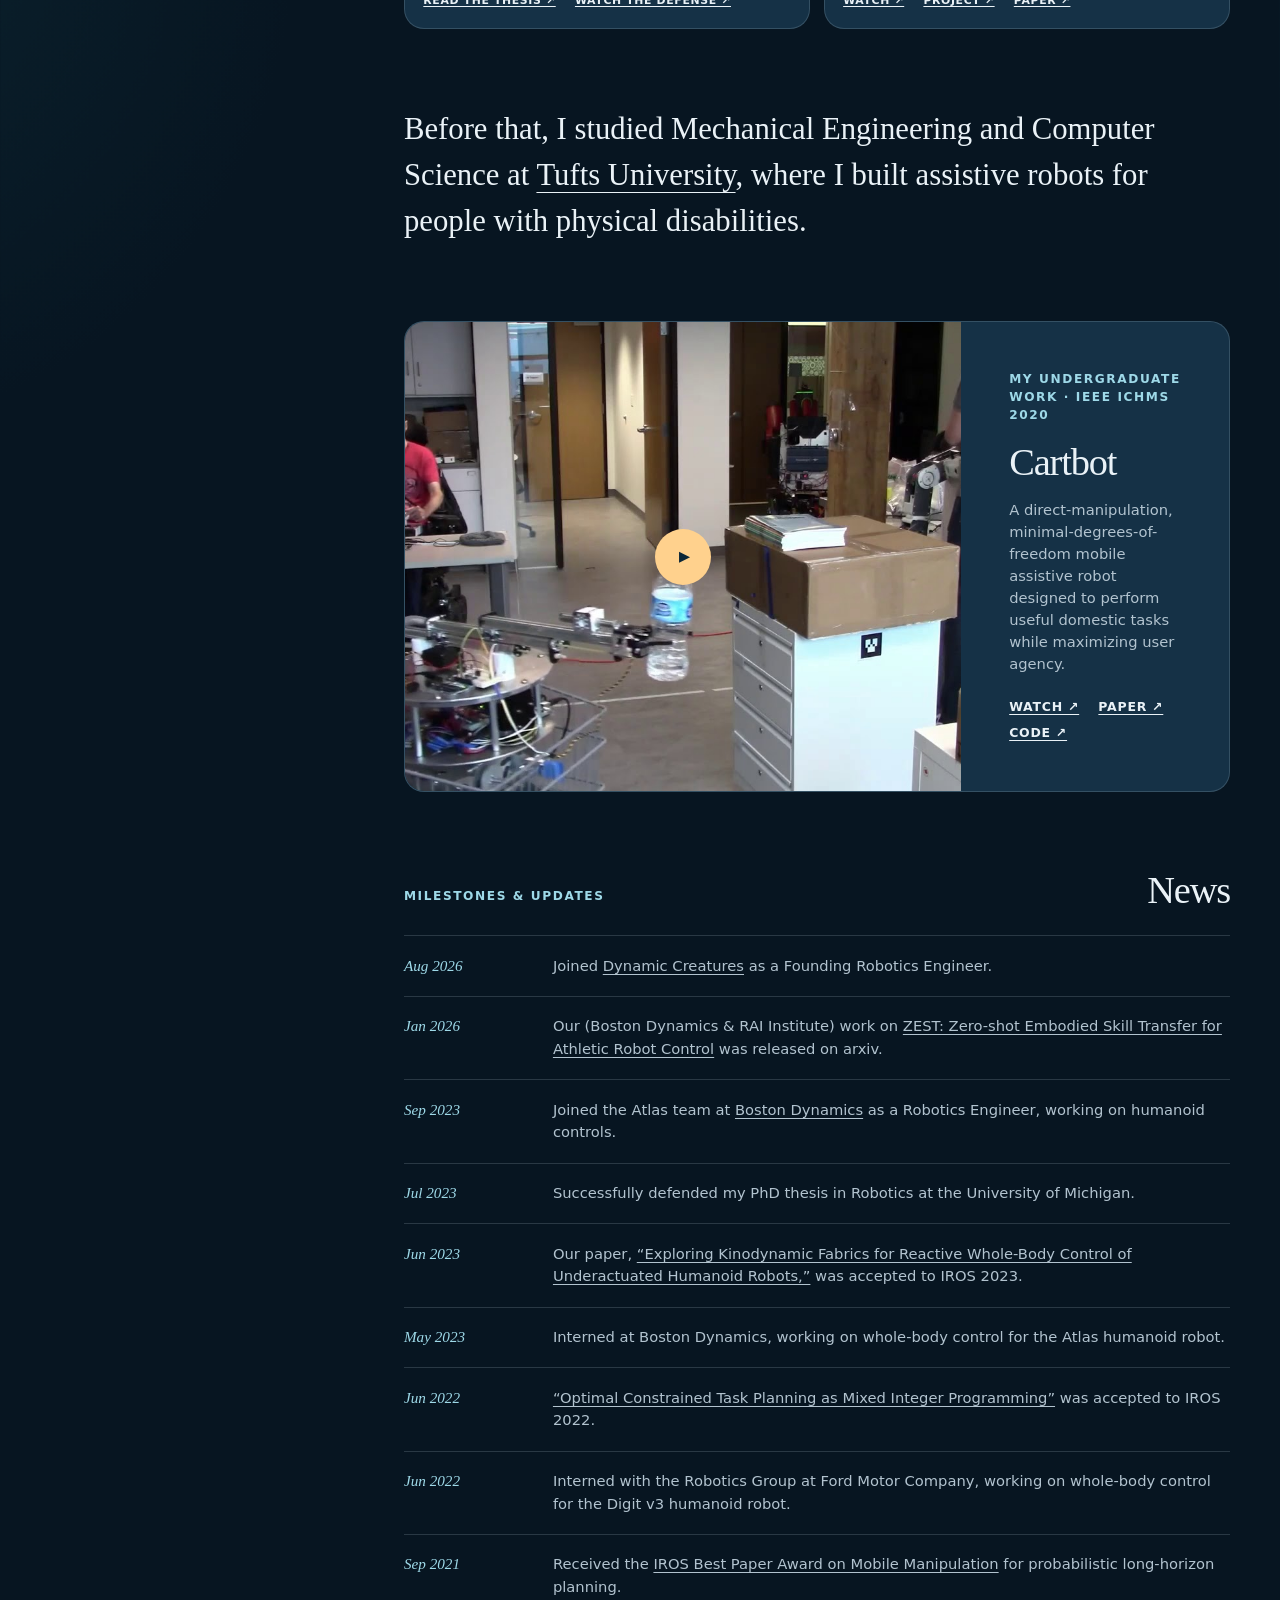
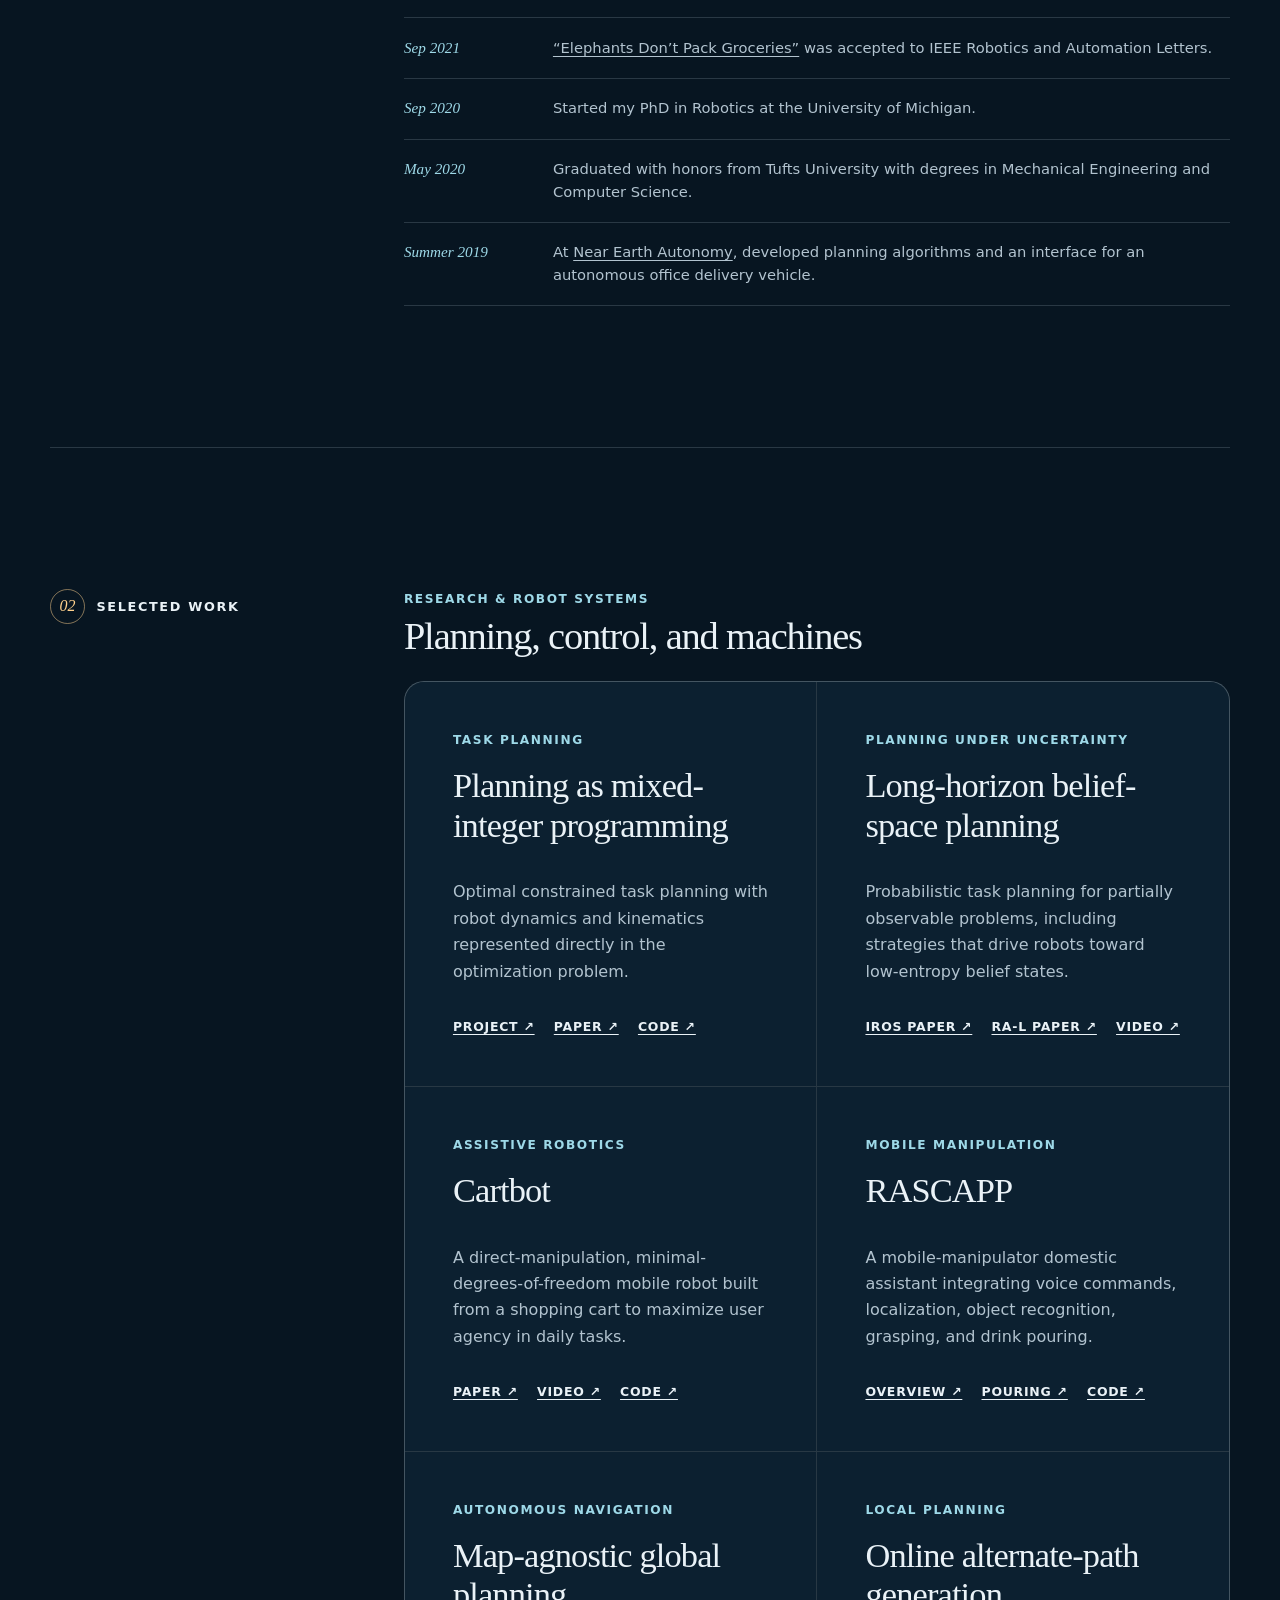
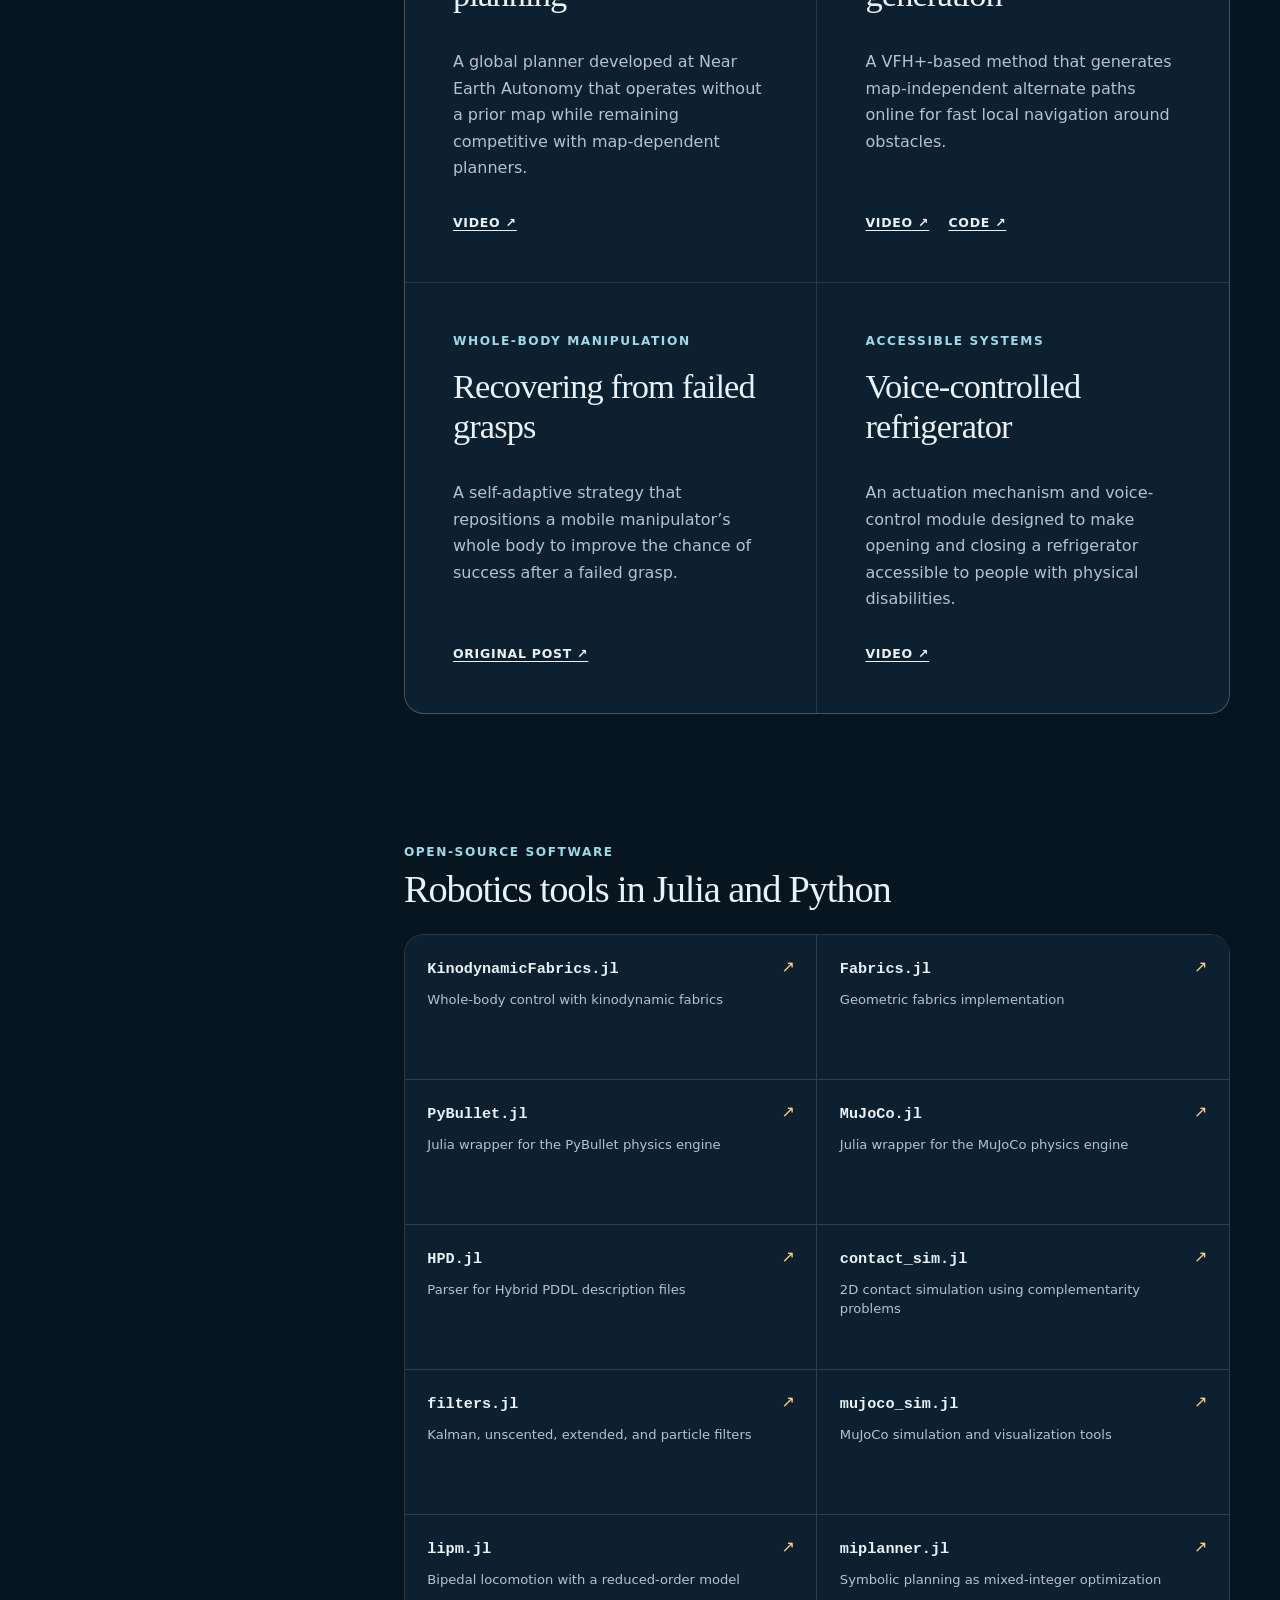
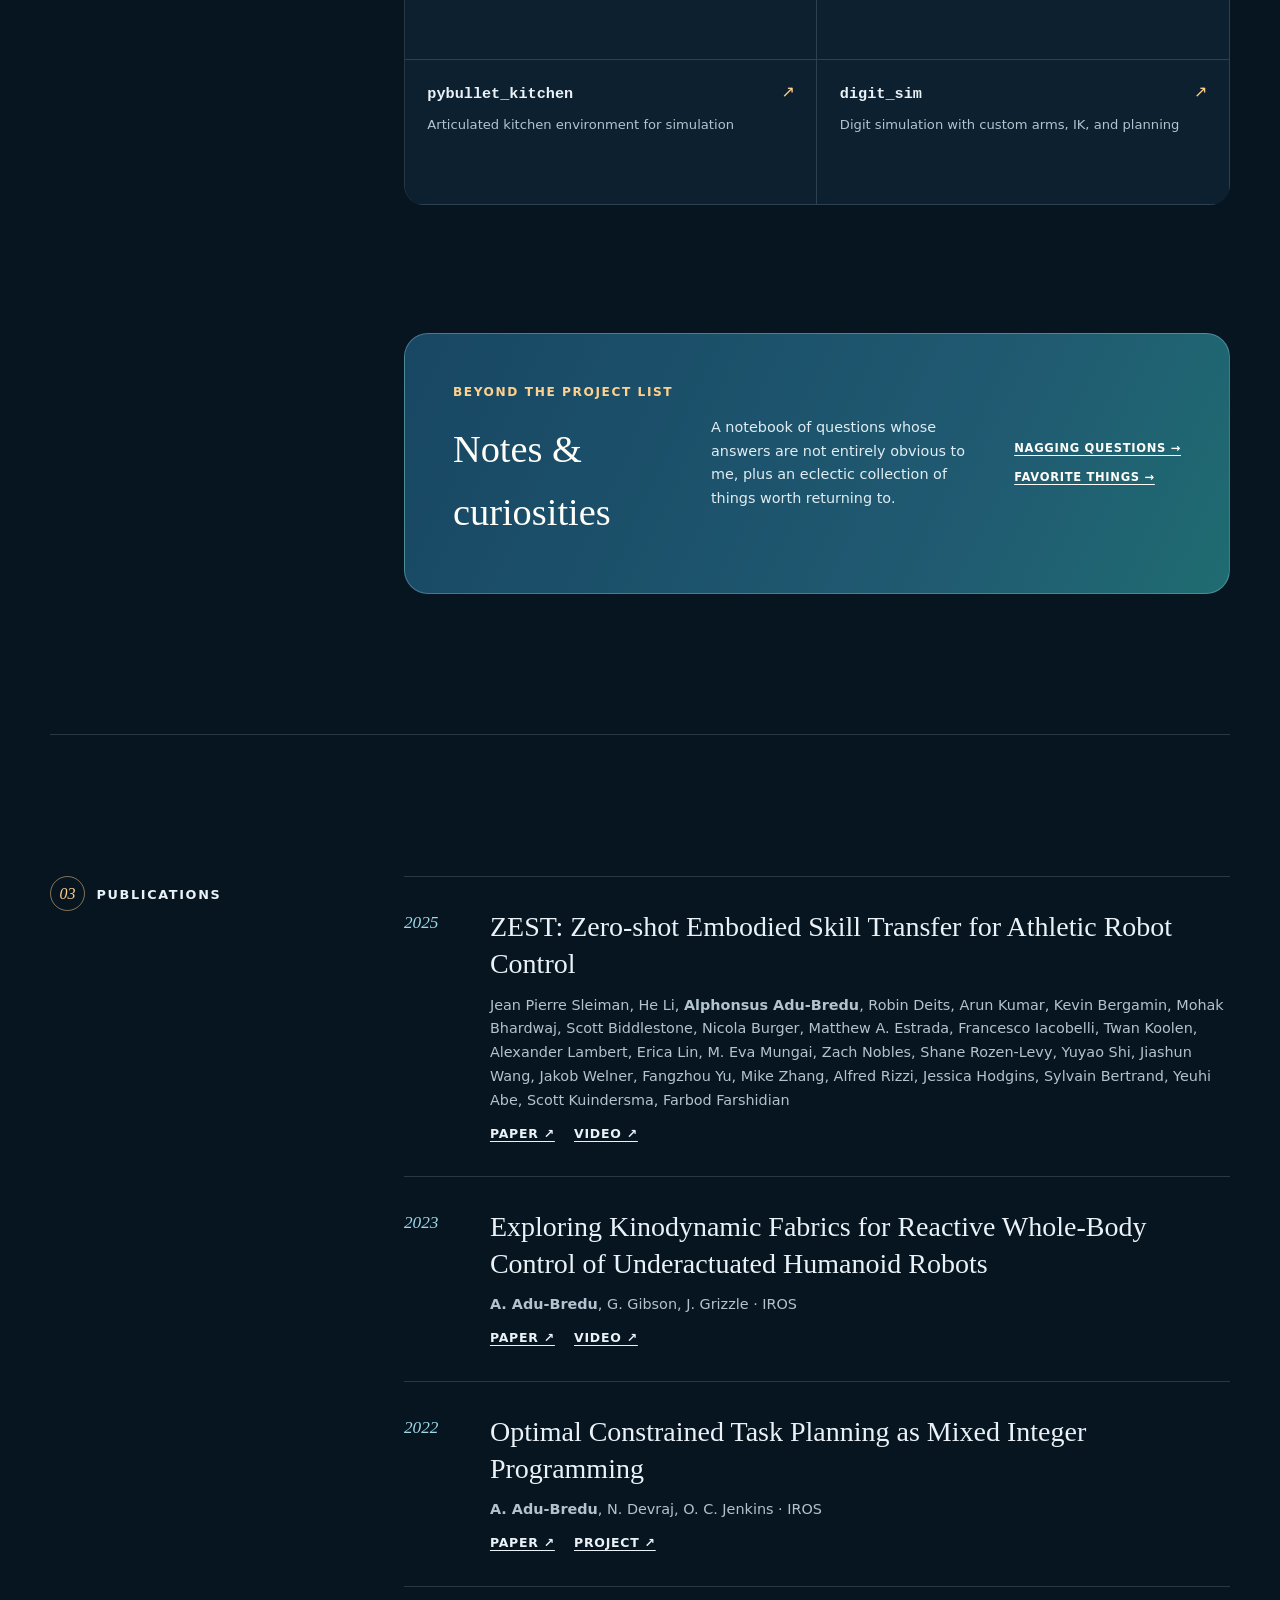
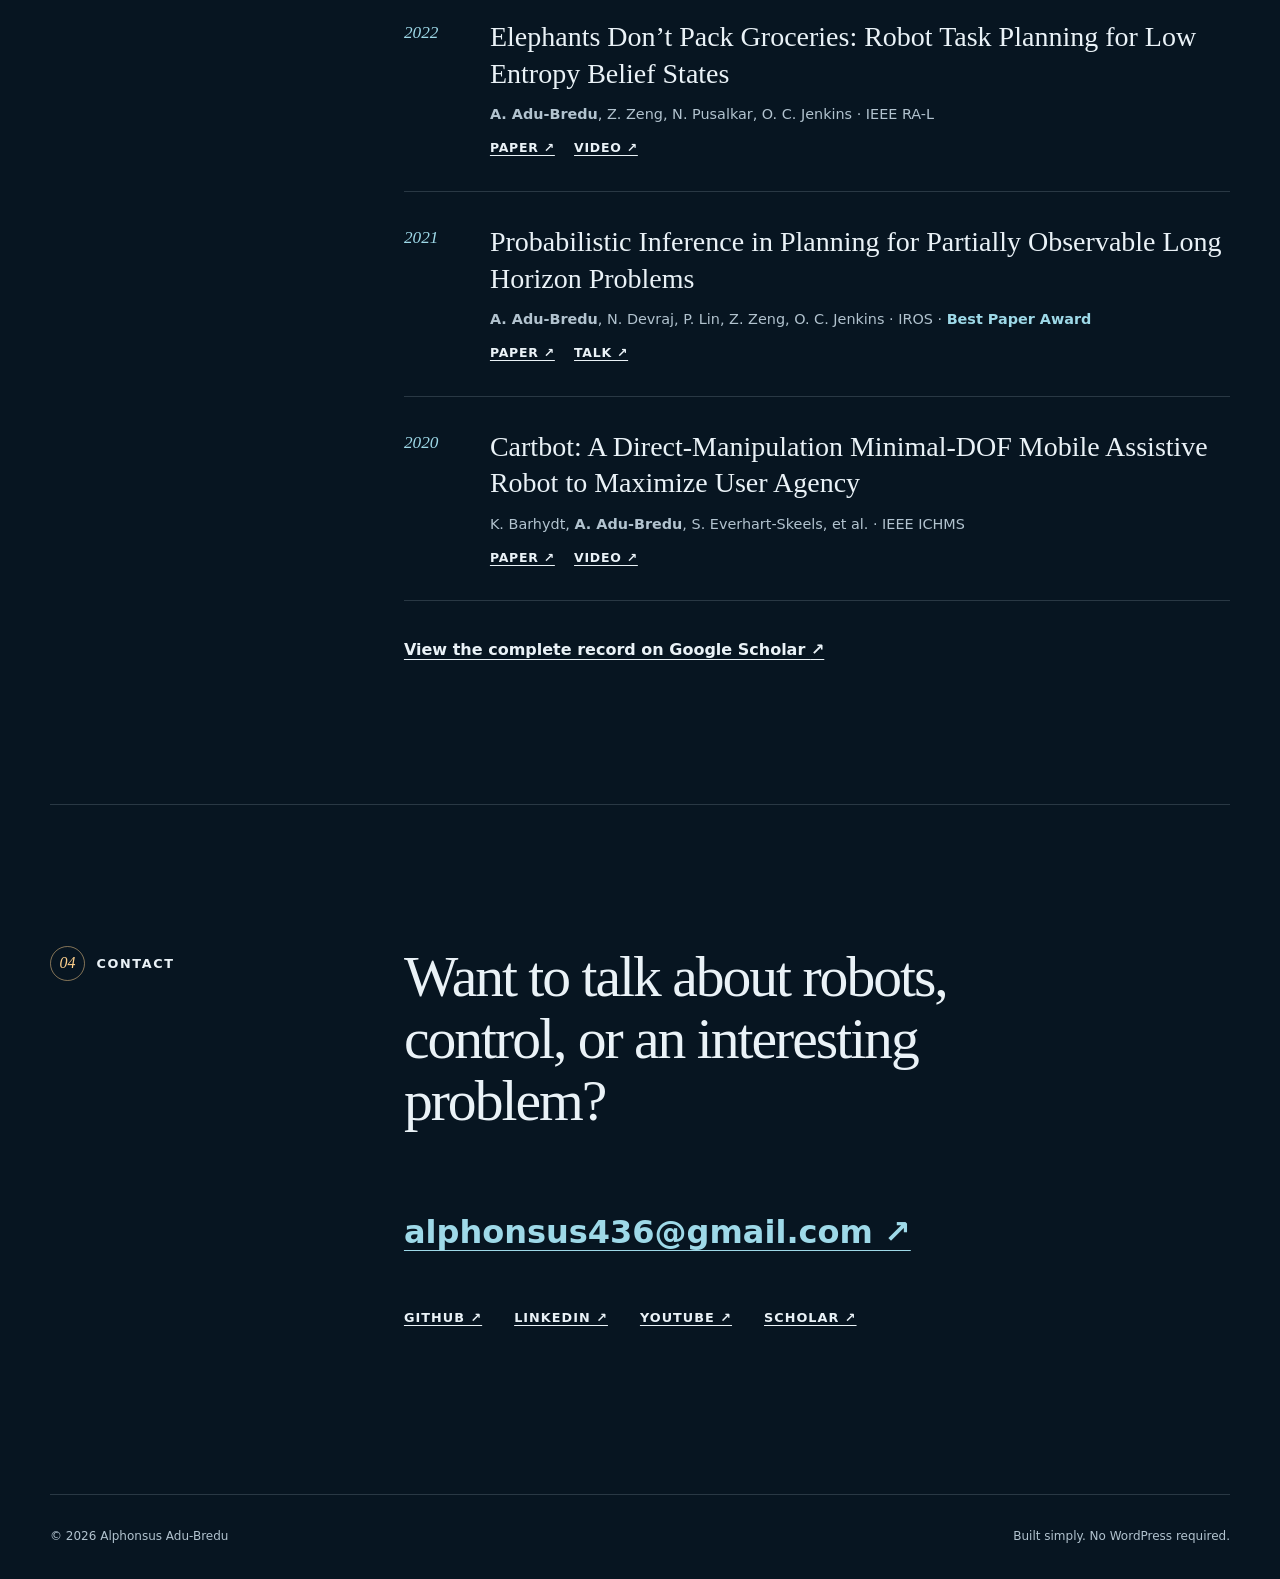
==== commit d2bbc4c0: "Shorten hero tagline" ====
--- a/index.html
+++ b/index.html
@@ -6,7 +6,7 @@
     <meta name="description" content="Alphonsus Adu-Bredu is a Founding Robotics Engineer at Dynamic Creatures, bringing interactive robot characters to life.">
     <meta name="theme-color" content="#071521">
     <meta property="og:title" content="Alphonsus Adu-Bredu — Founding Robotics Engineer">
-    <meta property="og:description" content="I bring fantastic robots to life through optimal control and reinforcement learning.">
+    <meta property="og:description" content="i bring fantastic characters to life">
     <meta property="og:type" content="website">
     <meta property="og:url" content="https://alphonsusadubredu.com/">
     <meta property="og:image" content="https://alphonsusadubredu.com/assets/alphonsus.jpg">
@@ -31,7 +31,7 @@
       <section class="hero" id="top" aria-labelledby="hero-title">
         <div class="hero-copy">
           <p class="eyebrow hero-eyebrow">Founding Robotics Engineer <span aria-hidden="true">✦</span> <a href="https://www.dynamiccreatures.com/">Dynamic Creatures ↗</a></p>
-          <h1 id="hero-title">I bring <em>fantastic robots</em> to life through optimal control and reinforcement learning</h1>
+          <h1 id="hero-title">i bring <em>fantastic characters</em> to life</h1>
           <p class="lede">I’m Alphonsus Adu-Bredu. I work across learning, control, and robot behavior to turn ambitious ideas into motion you can meet.</p>
           <div class="hero-actions">
             <a class="button secondary" href="https://github.com/adubredu/cv/blob/main/cv.pdf">Read my CV <span aria-hidden="true">↗</span></a>
--- a/styles.css
+++ b/styles.css
@@ -82,7 +82,6 @@
 .hero-eyebrow a:hover { color: var(--ink); }
 h1, h2, h3, p { margin-top: 0; }
 h1 { max-width: 850px; margin-bottom: 1.75rem; font-family: Georgia, "Times New Roman", serif; font-size: clamp(3rem, 6.5vw, 6.5rem); line-height: .99; letter-spacing: -.055em; font-weight: 500; }
-.hero h1 { font-size: clamp(3rem, 4.7vw, 5rem); line-height: 1.04; }
 h1 em { color: var(--accent); font-weight: inherit; background: linear-gradient(105deg, #a9d9e9 4%, #ffd18d 85%); -webkit-background-clip: text; background-clip: text; -webkit-text-fill-color: transparent; }
 .lede { max-width: 680px; color: var(--muted); font-size: clamp(1.05rem, 1.7vw, 1.28rem); }
 .hero-actions { display: flex; flex-wrap: wrap; gap: .8rem; margin-top: 2.1rem; }
@@ -268,7 +267,6 @@
 @media (max-width: 560px) {
   .site-header, .hero, .section, footer { width: min(calc(100% - 2rem), var(--max)); }
   h1 { font-size: clamp(2.8rem, 15vw, 4.5rem); }
-  .hero h1 { font-size: clamp(2.75rem, 11.5vw, 3.55rem); }
   .hero { padding-top: 3.5rem; }
   .hero-eyebrow { gap: .25rem .45rem; }
   .portrait-wrap { width: min(280px, 90%); margin-left: .5rem; }
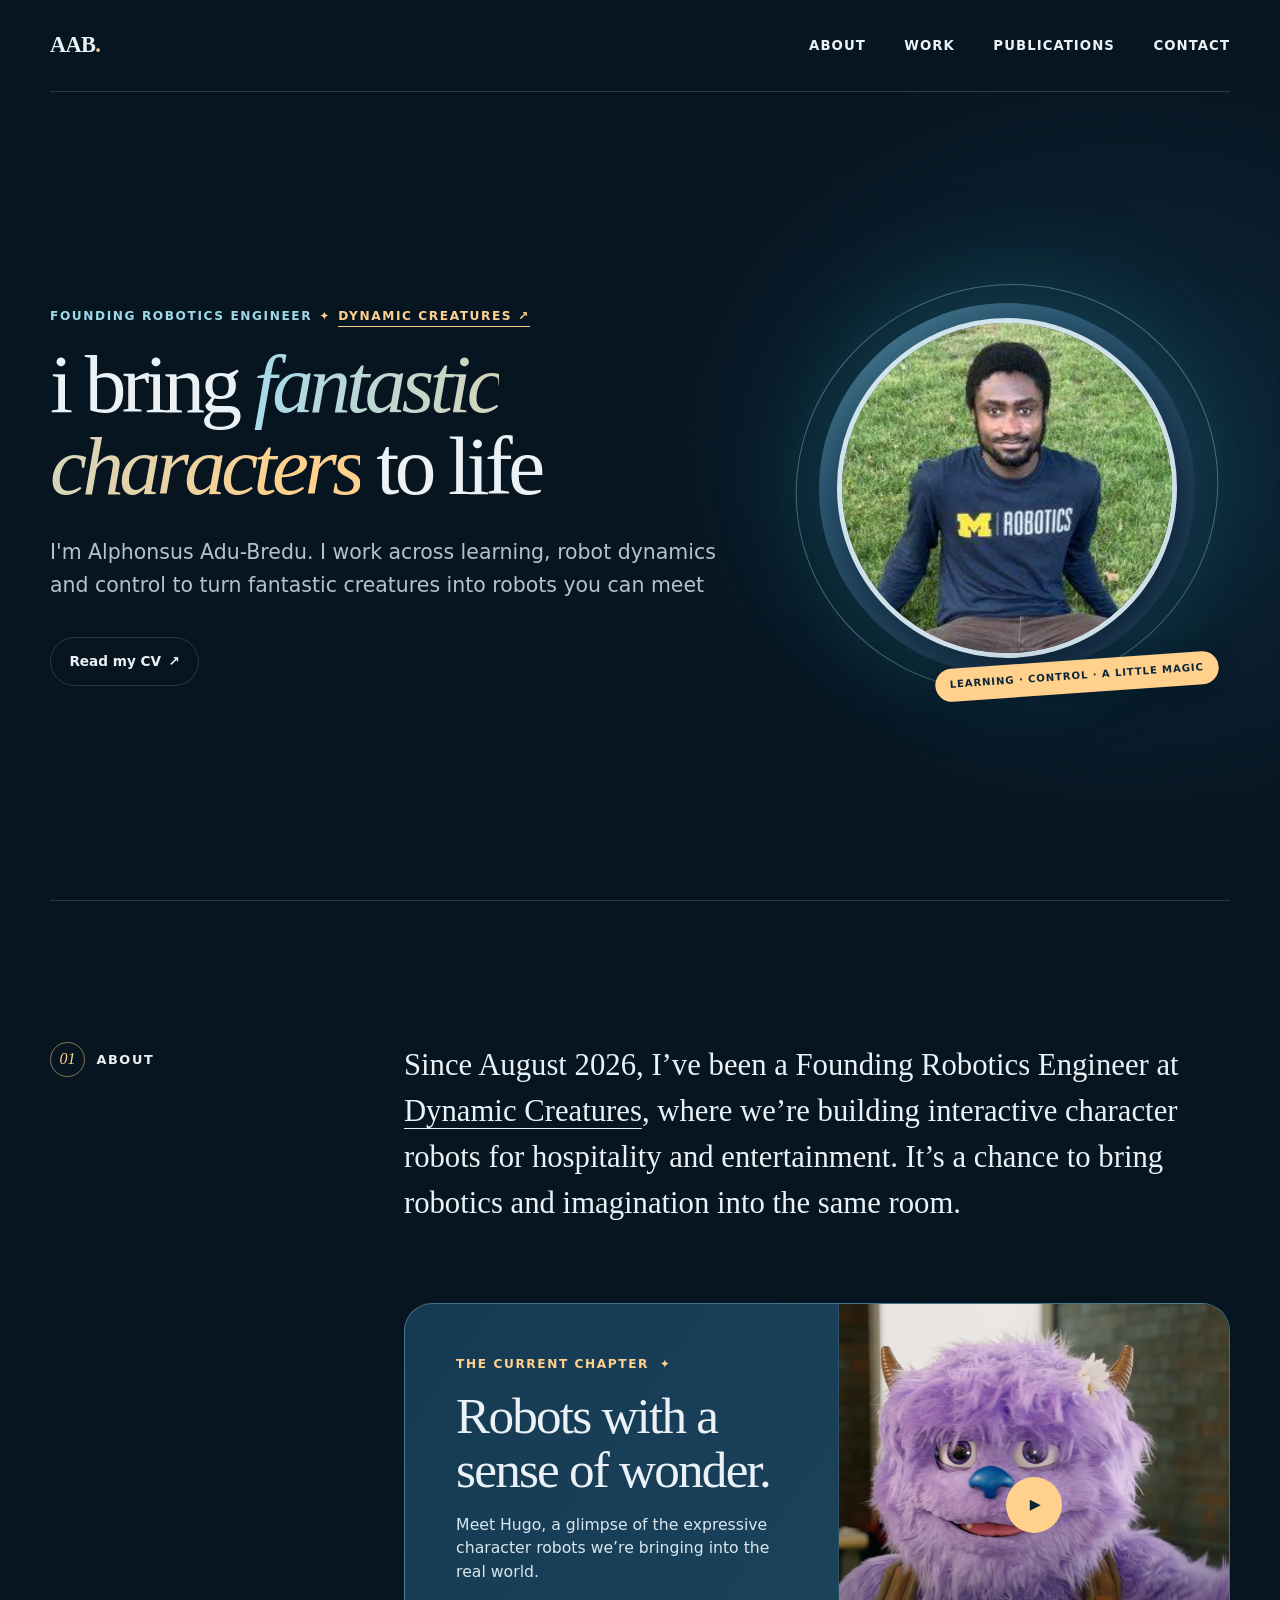
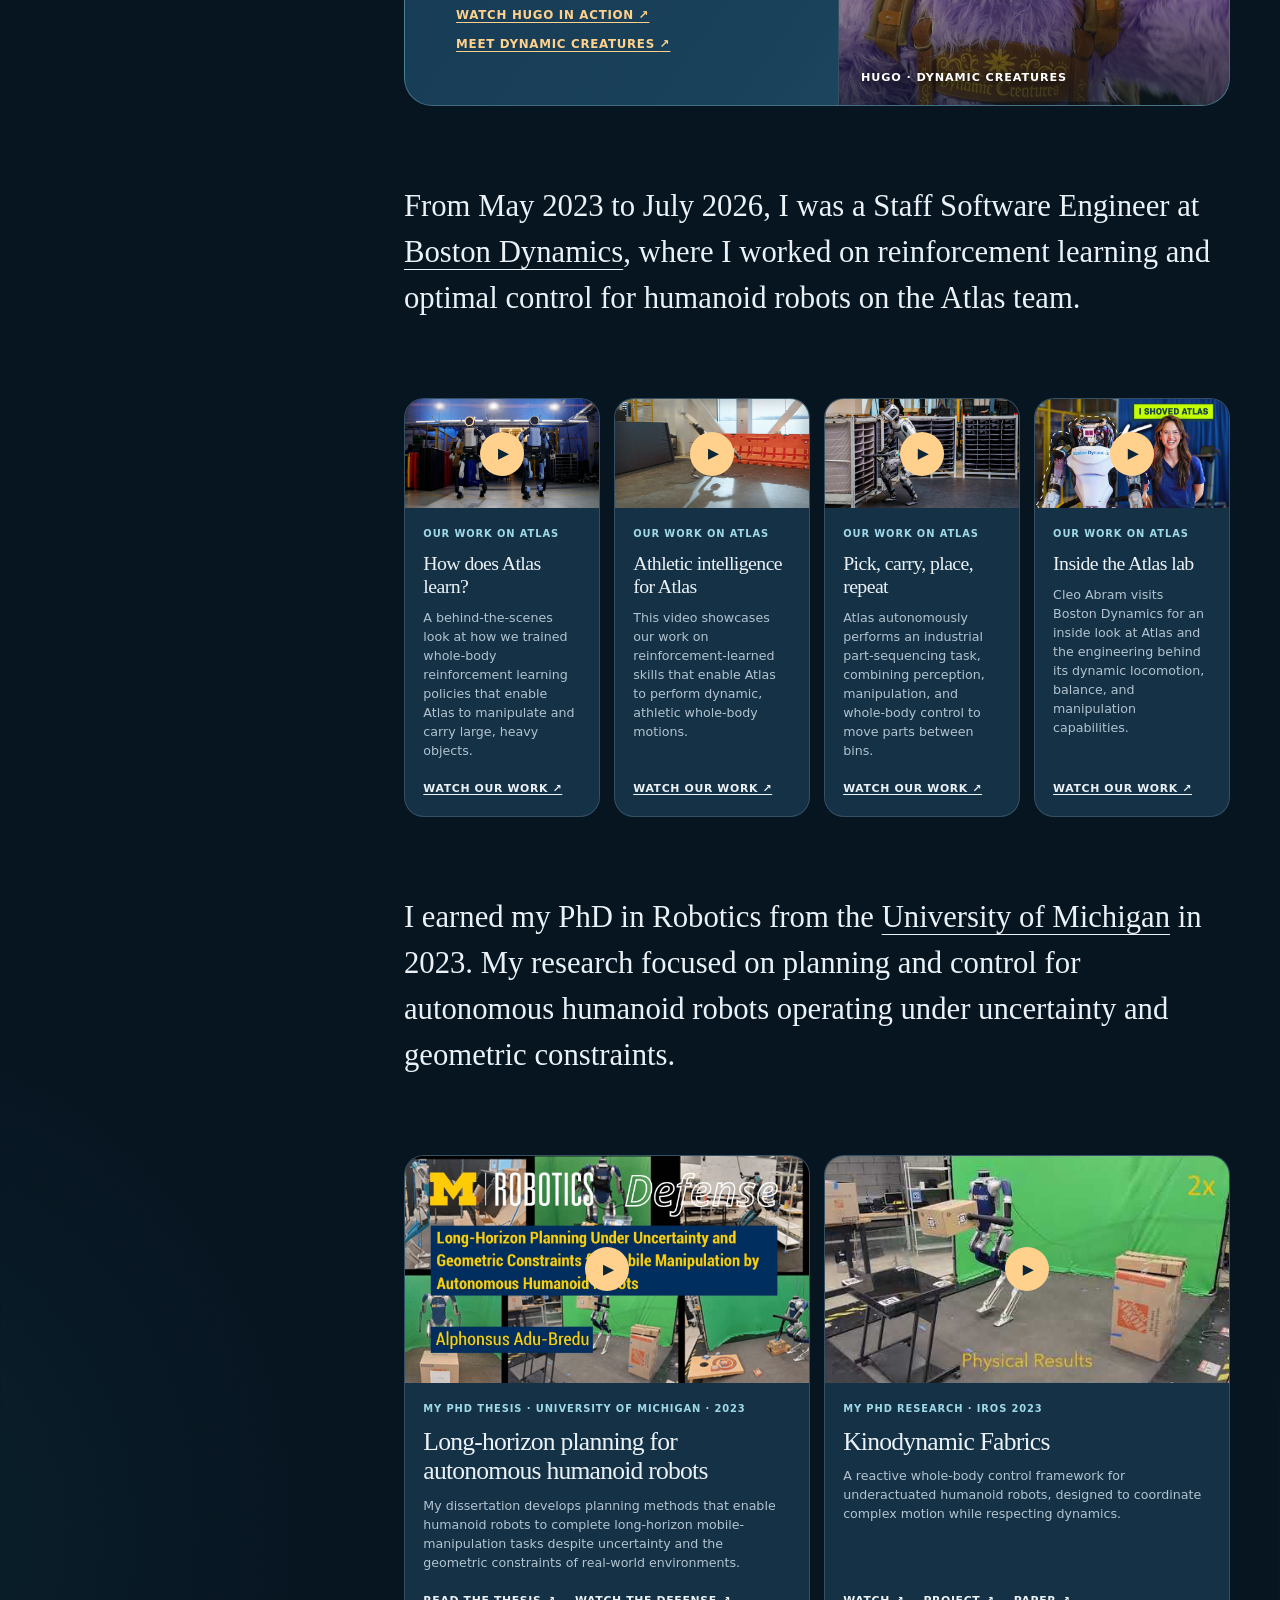
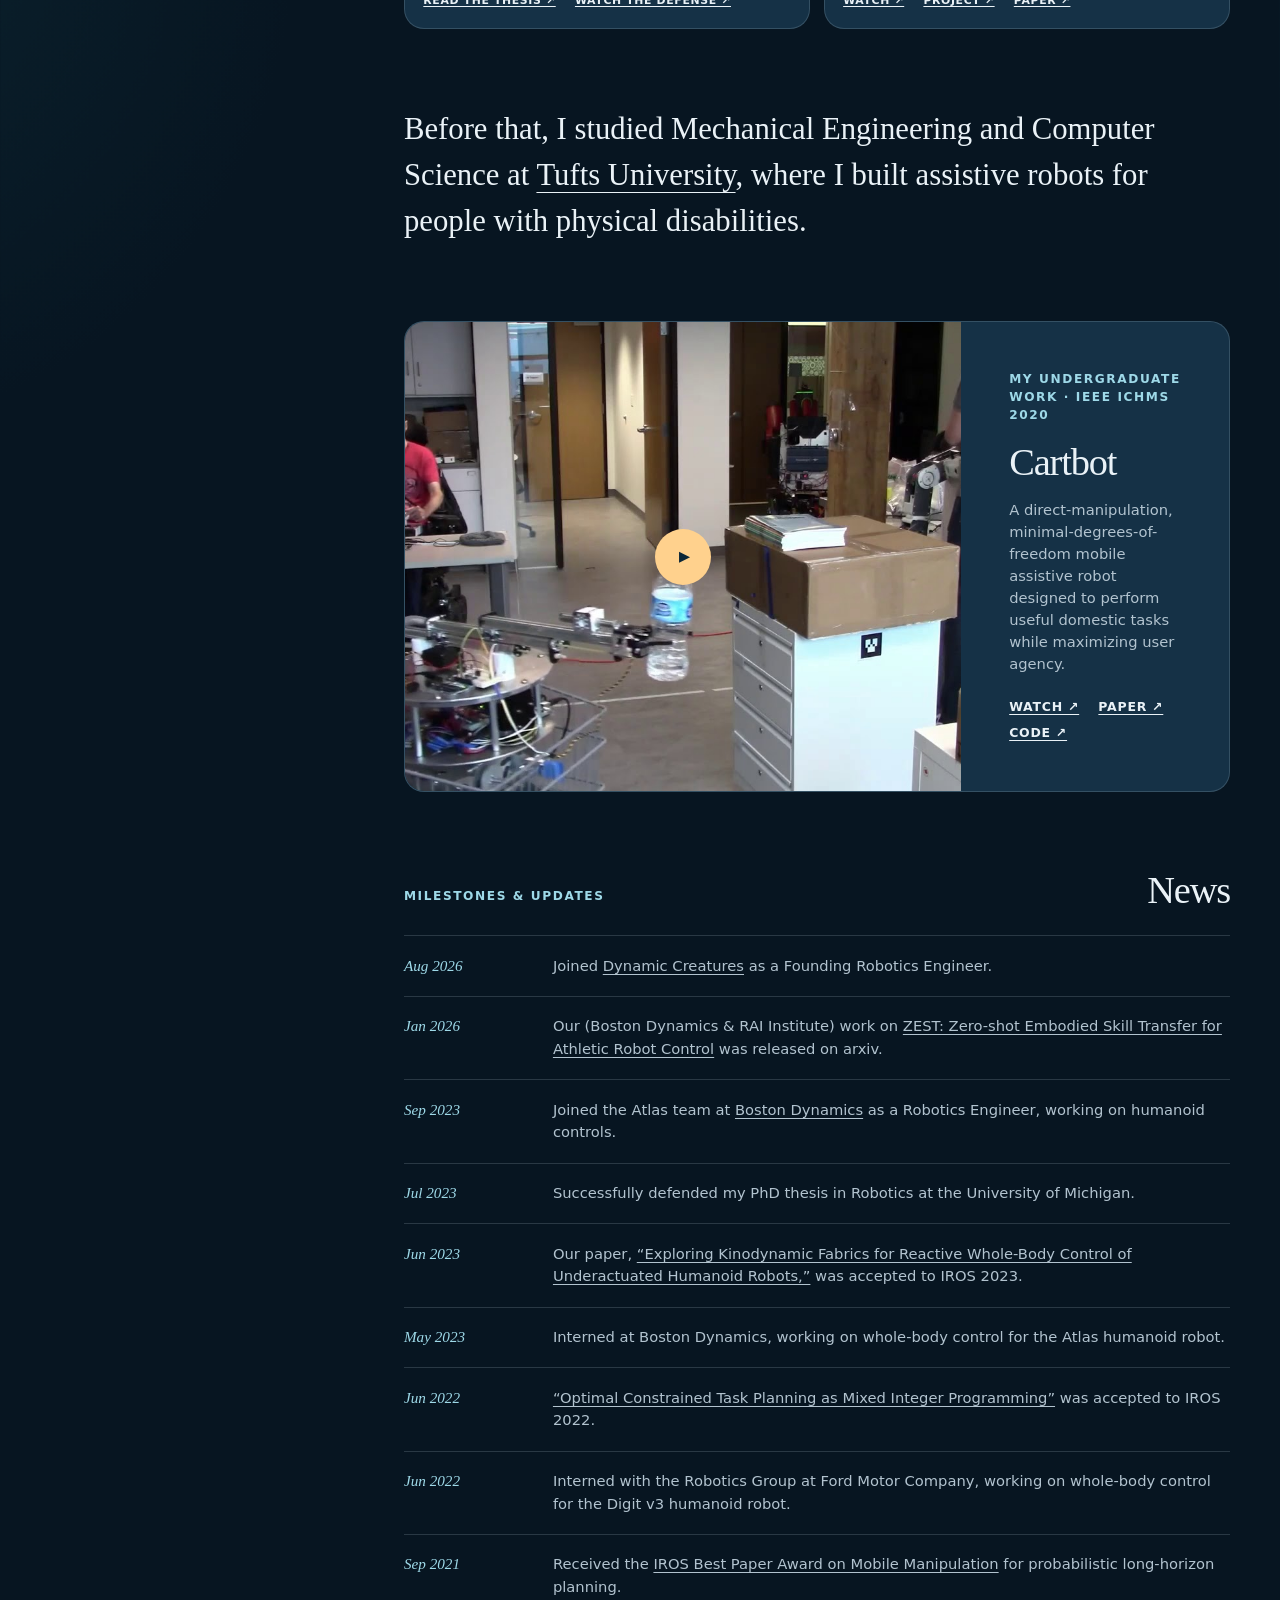
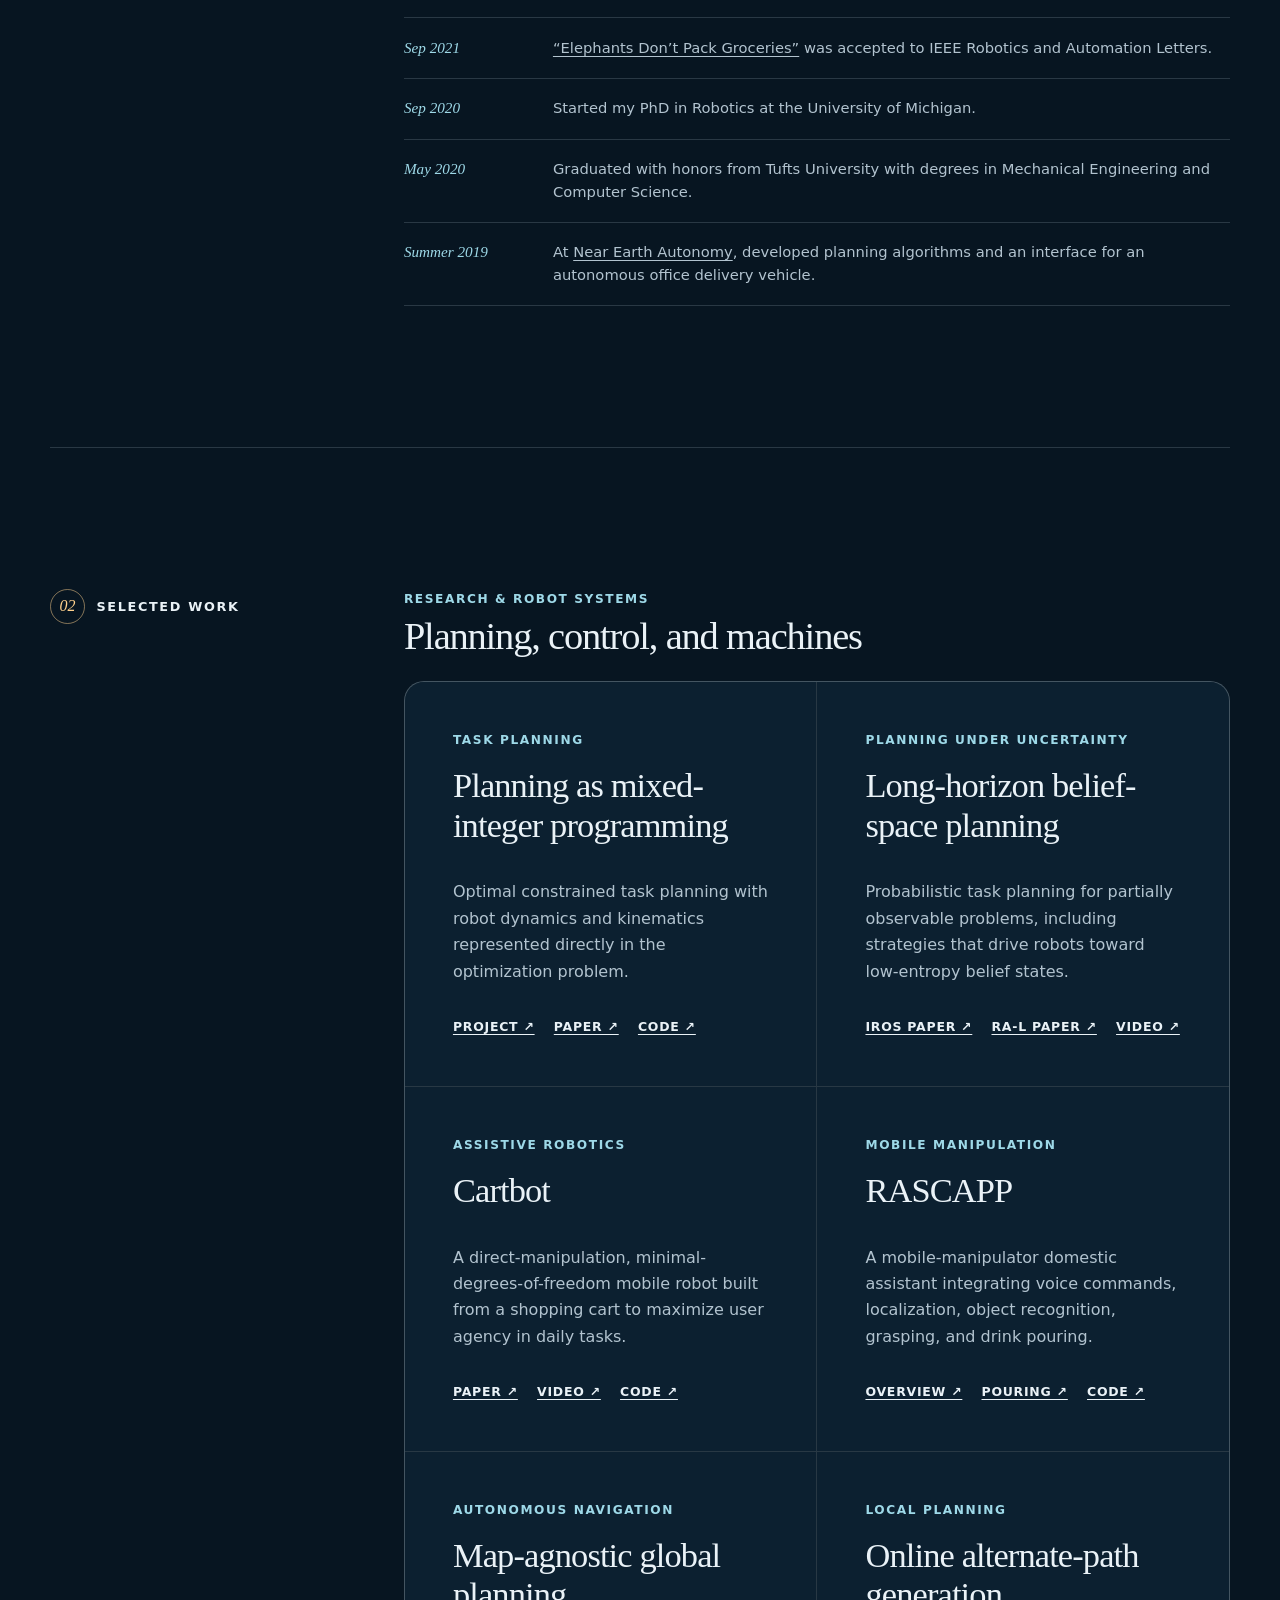
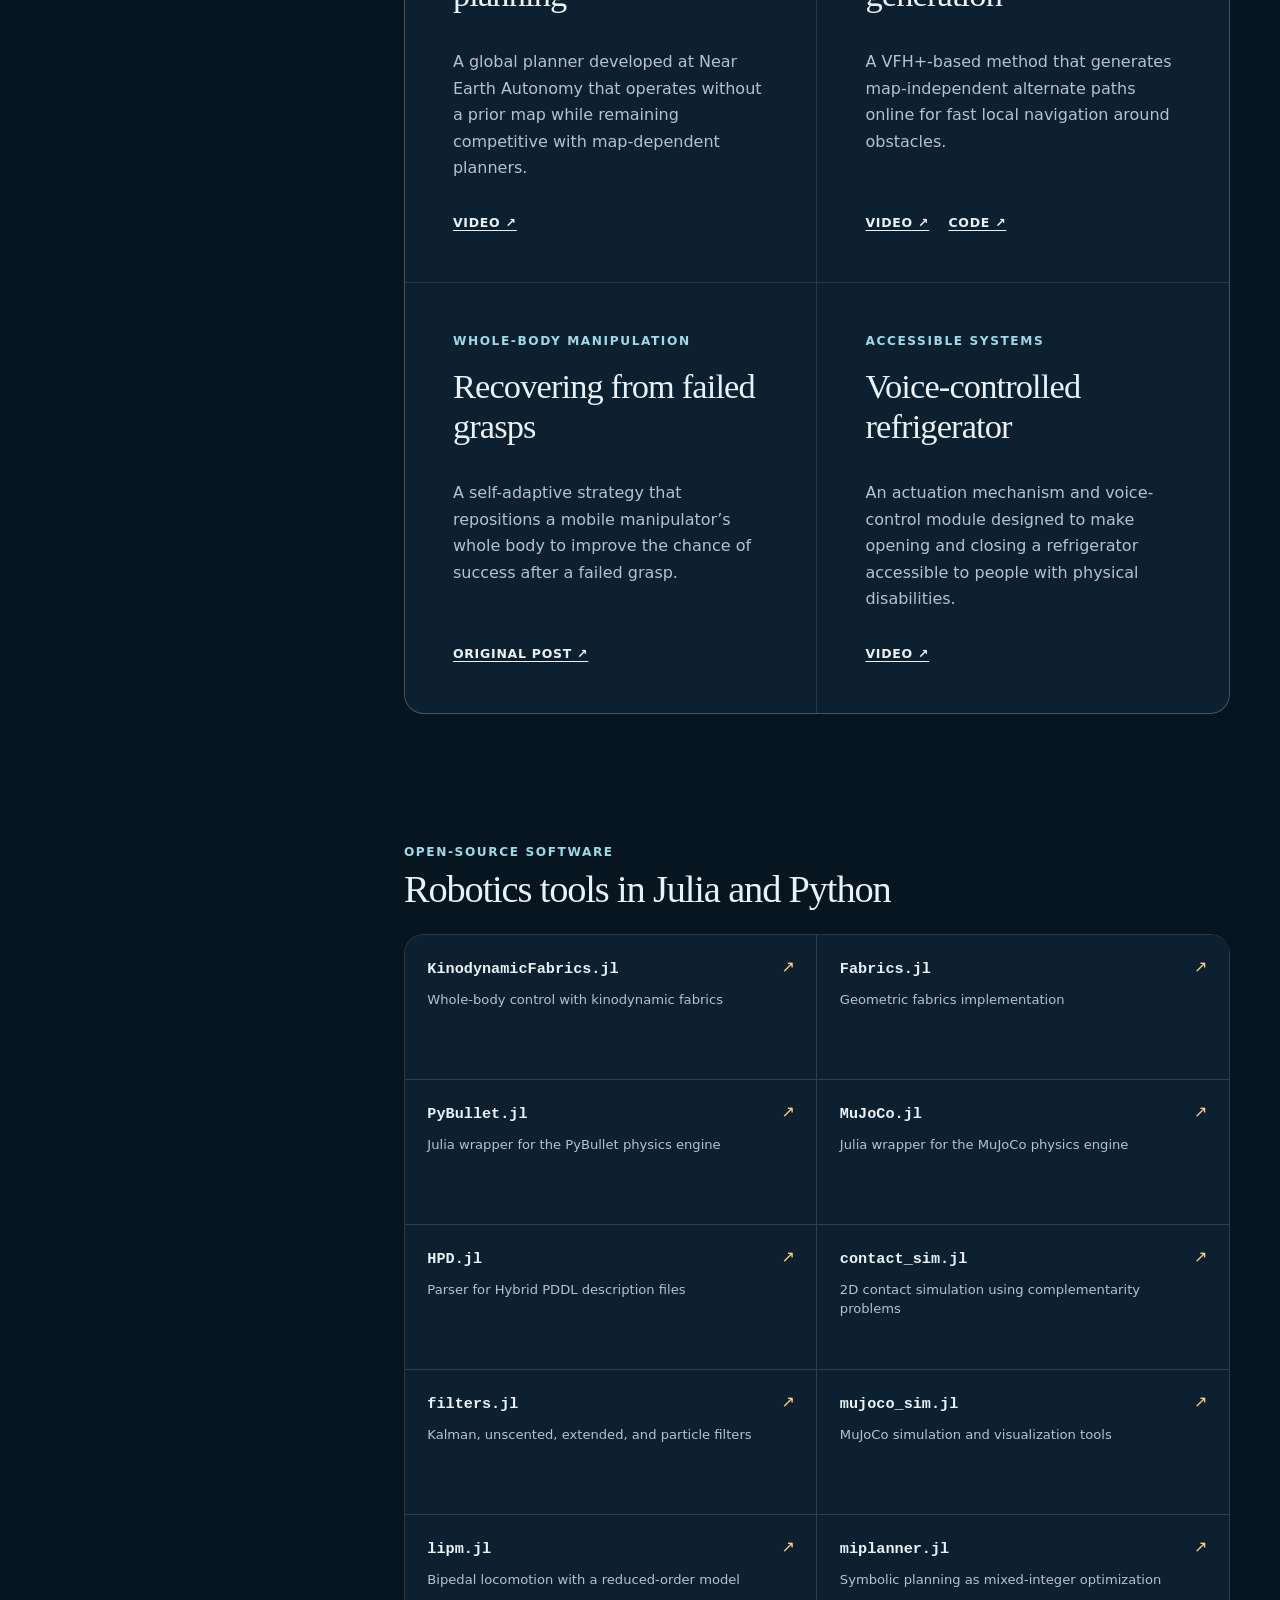
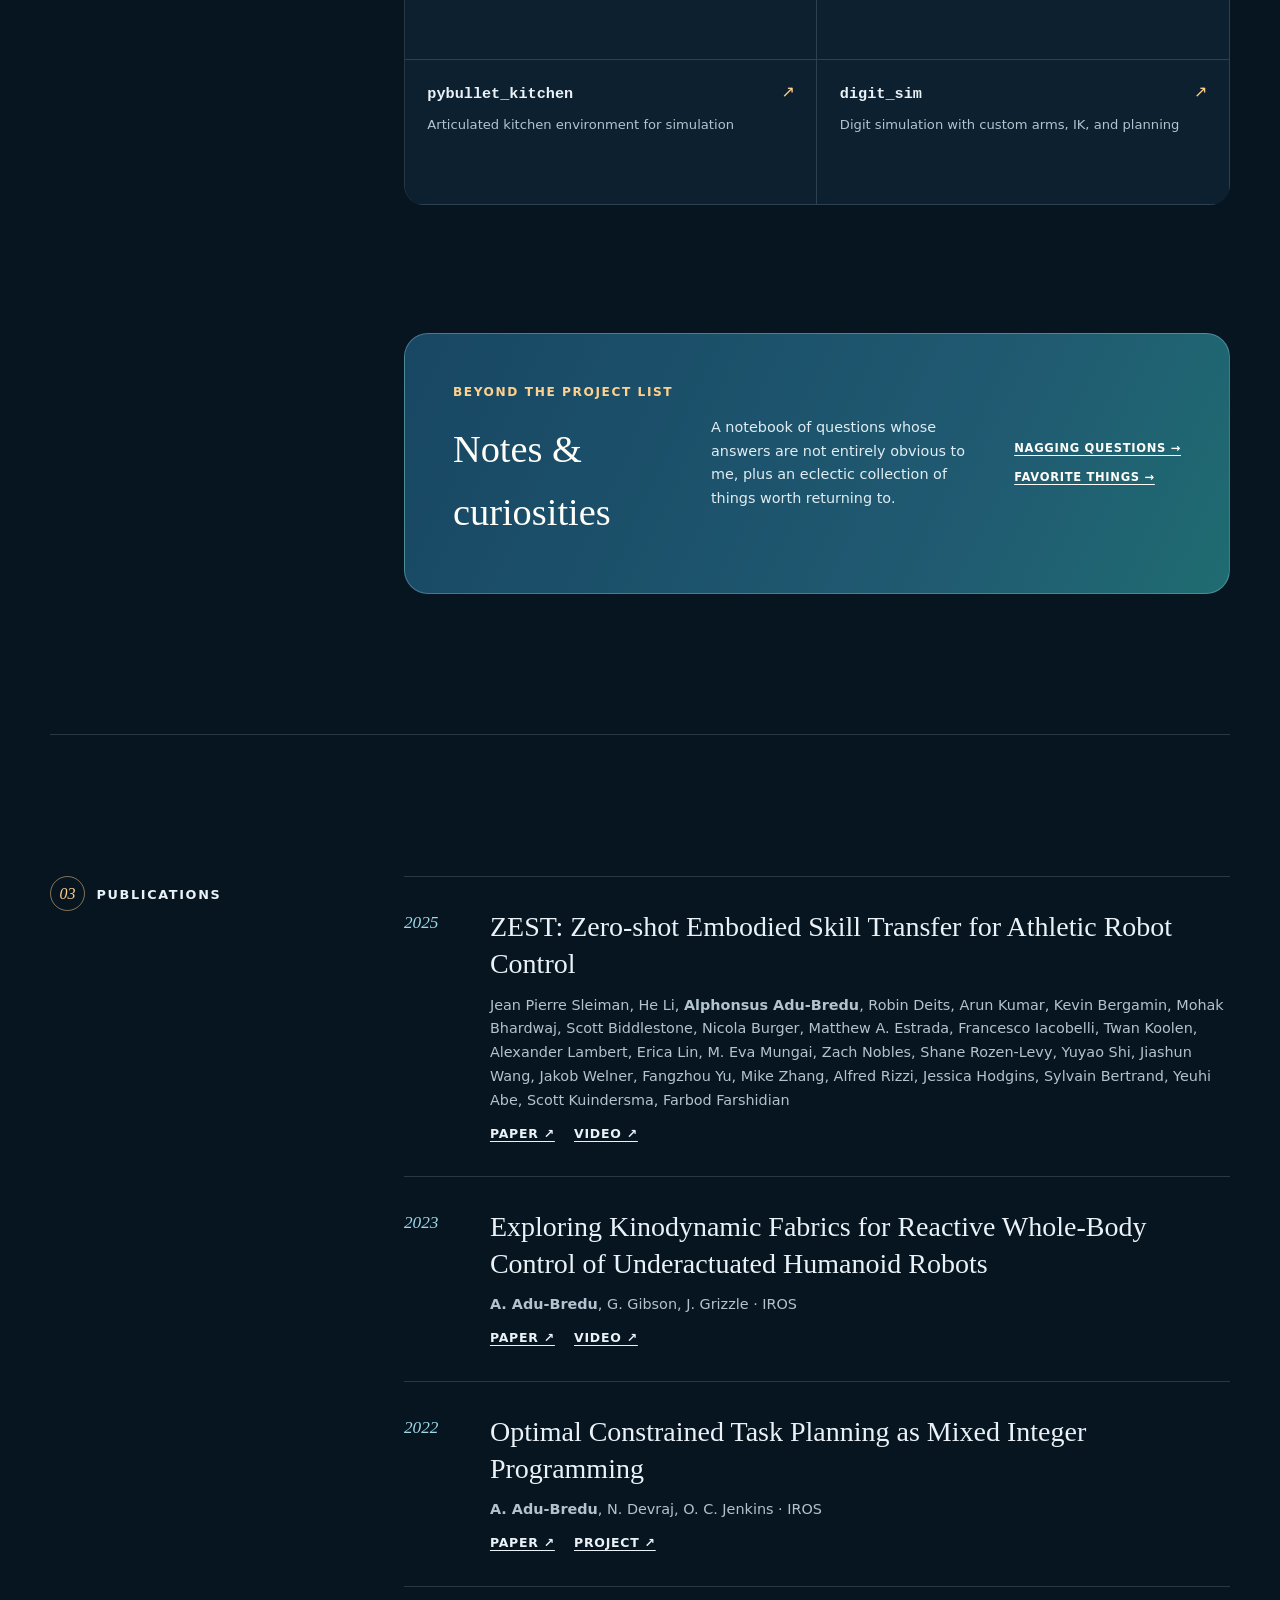
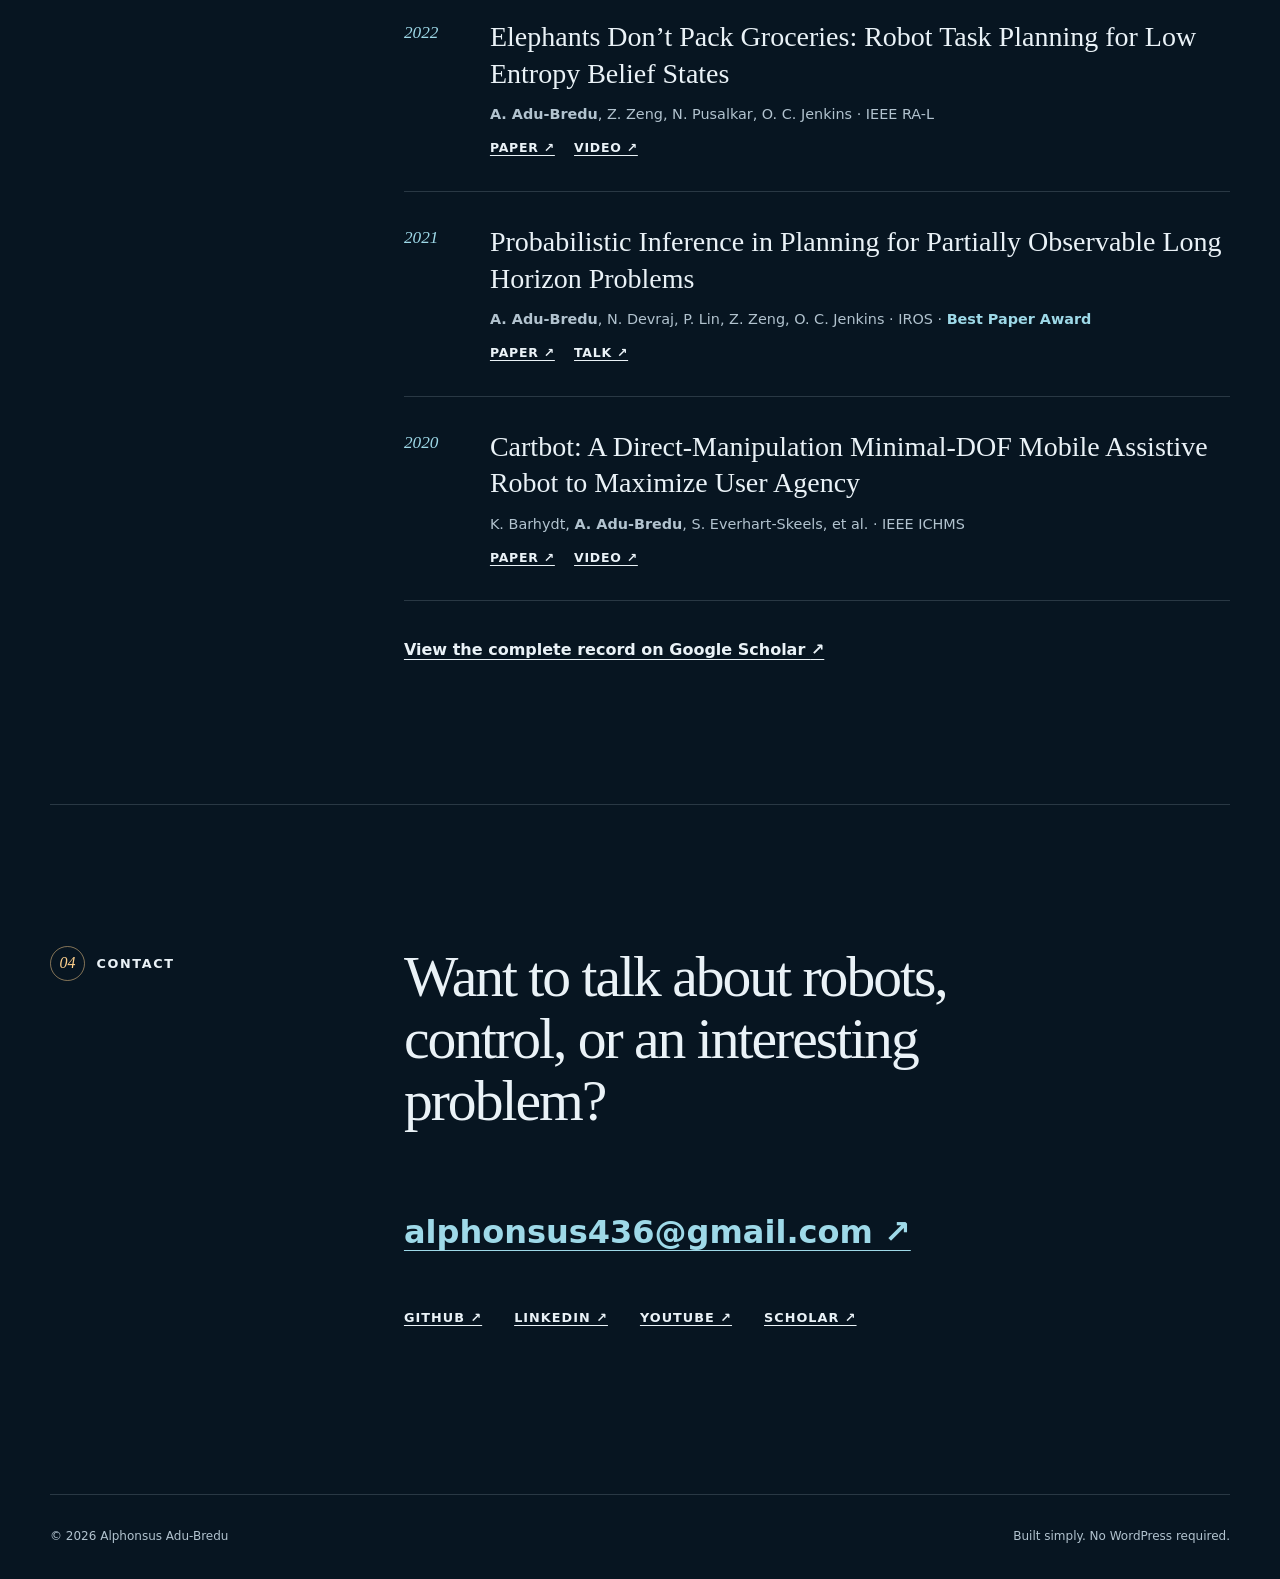
==== commit df7c3ae6: "Update hero introduction" ====
--- a/index.html
+++ b/index.html
@@ -32,7 +32,7 @@
         <div class="hero-copy">
           <p class="eyebrow hero-eyebrow">Founding Robotics Engineer <span aria-hidden="true">✦</span> <a href="https://www.dynamiccreatures.com/">Dynamic Creatures ↗</a></p>
           <h1 id="hero-title">i bring <em>fantastic characters</em> to life</h1>
-          <p class="lede">I’m Alphonsus Adu-Bredu. I work across learning, control, and robot behavior to turn ambitious ideas into motion you can meet.</p>
+          <p class="lede">I'm Alphonsus Adu-Bredu. I work across learning, robot dynamics and control to turn fantastic creatures into robots you can meet</p>
           <div class="hero-actions">
             <a class="button secondary" href="https://github.com/adubredu/cv/blob/main/cv.pdf">Read my CV <span aria-hidden="true">↗</span></a>
           </div>
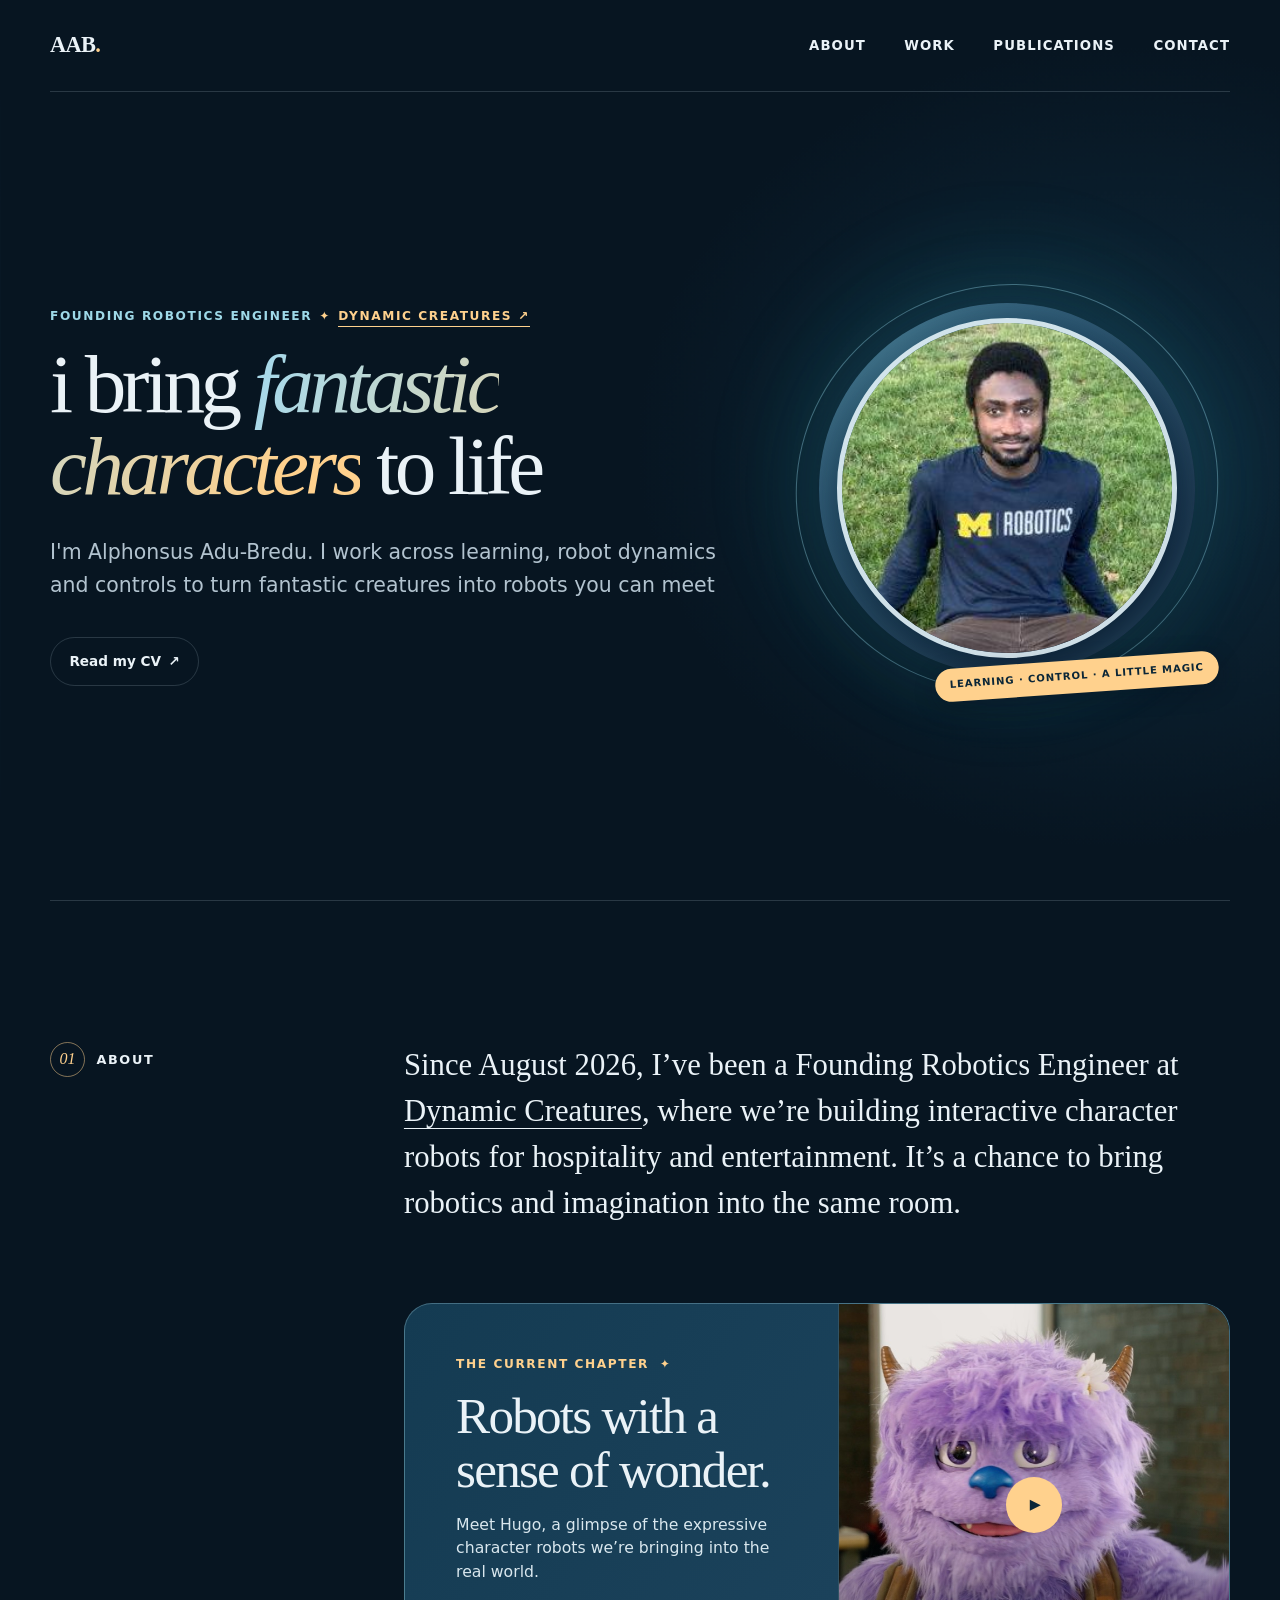
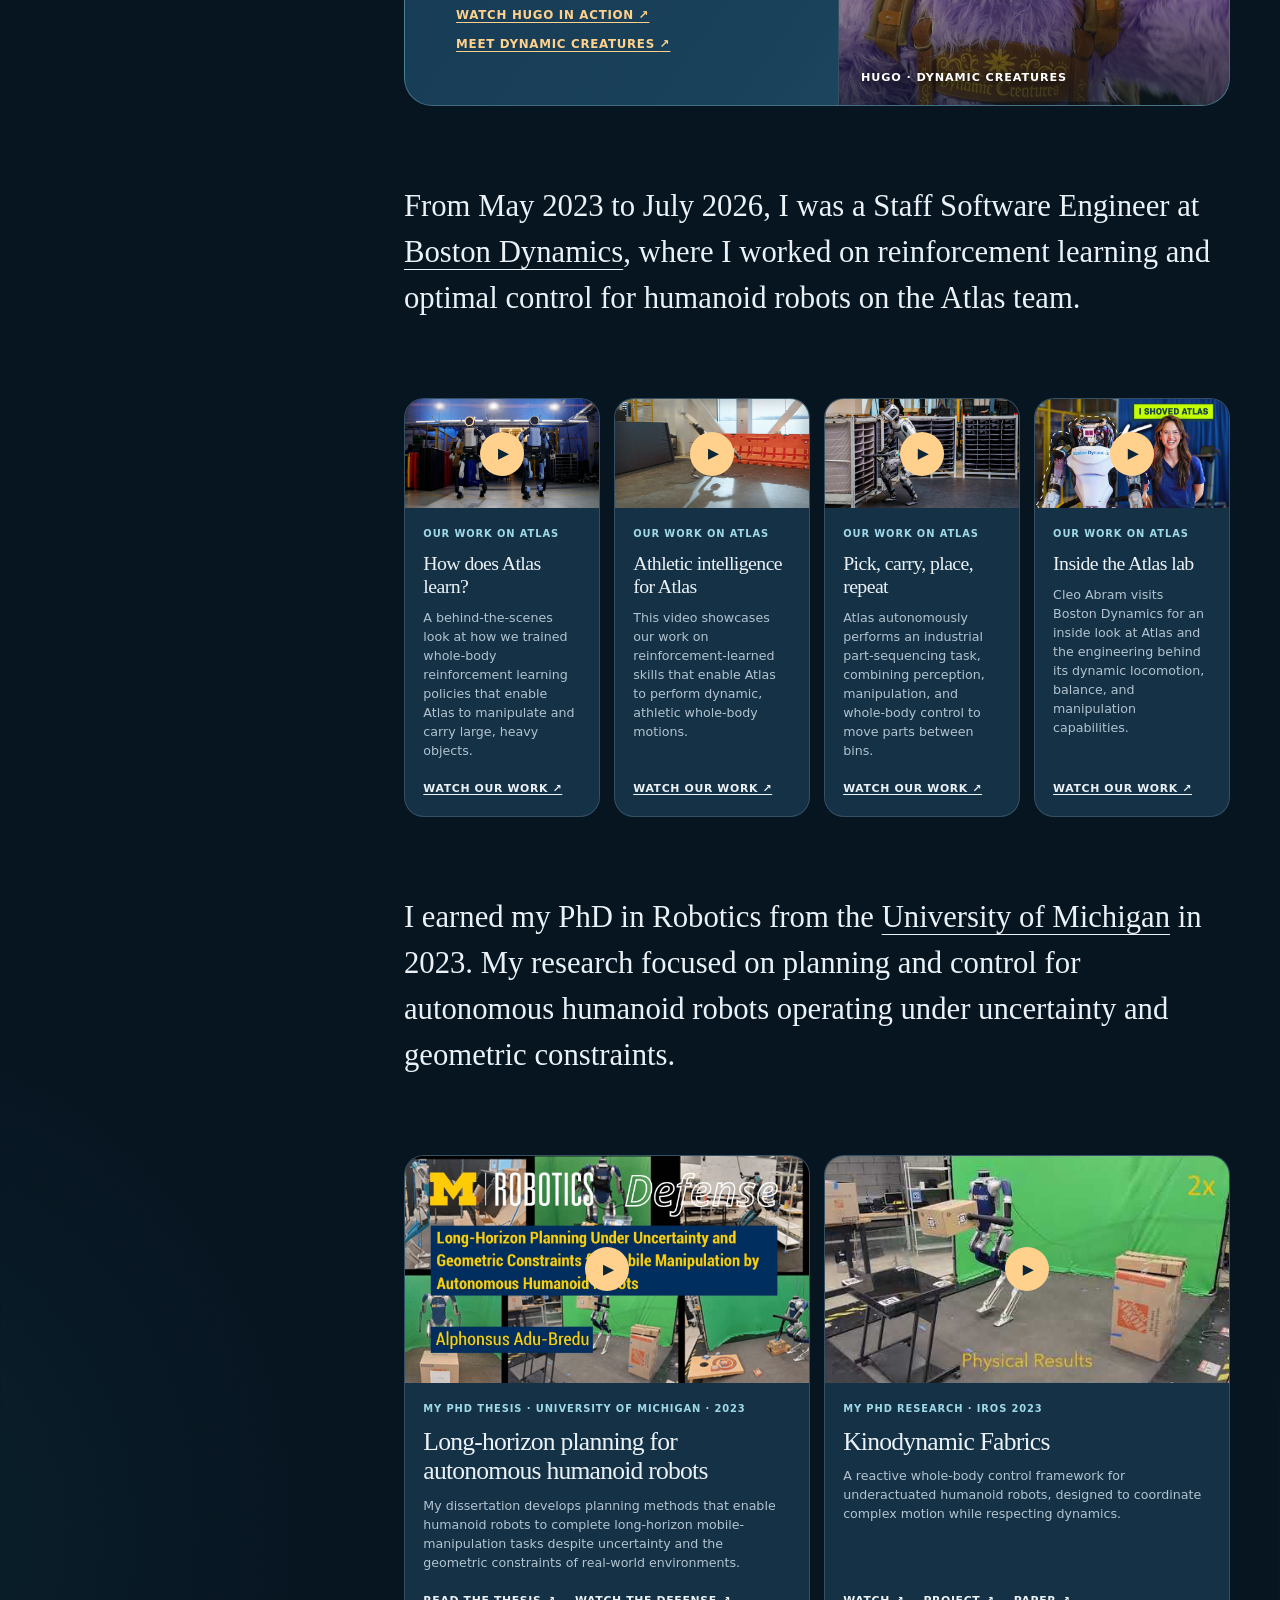
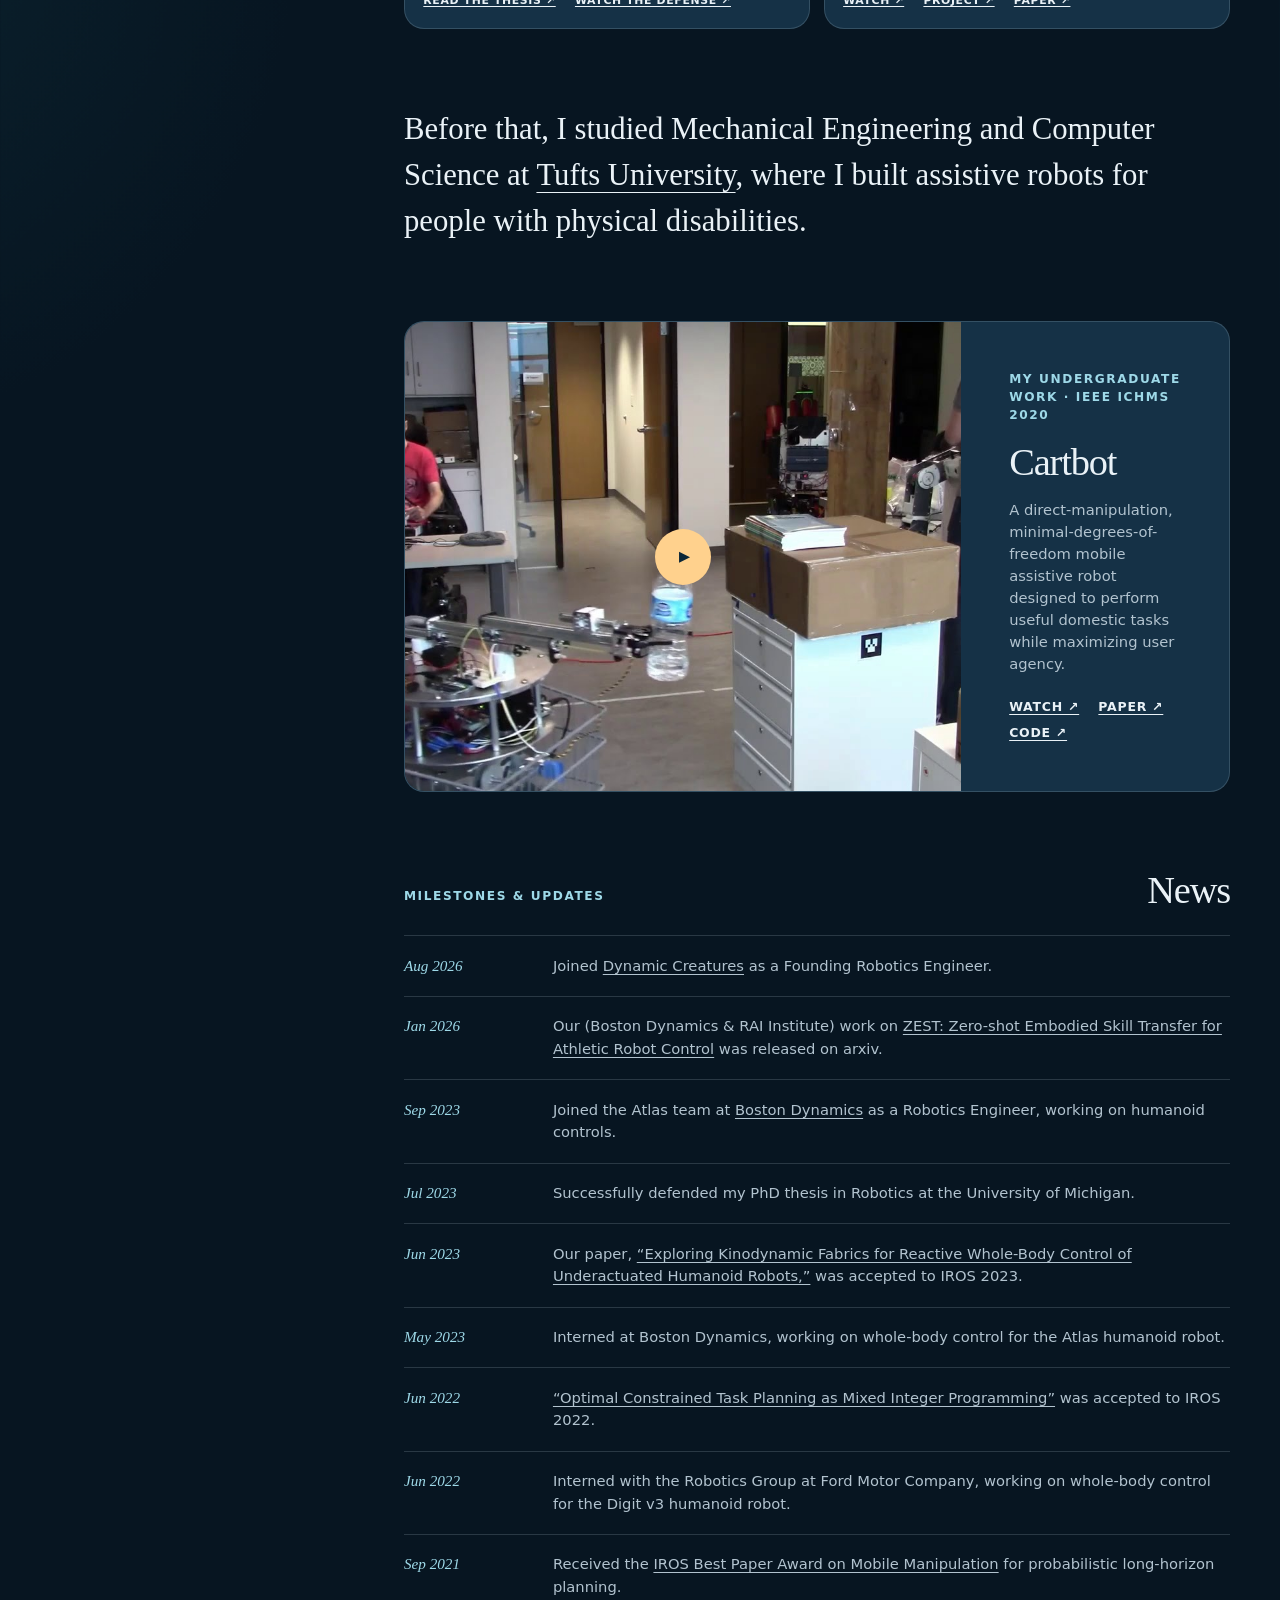
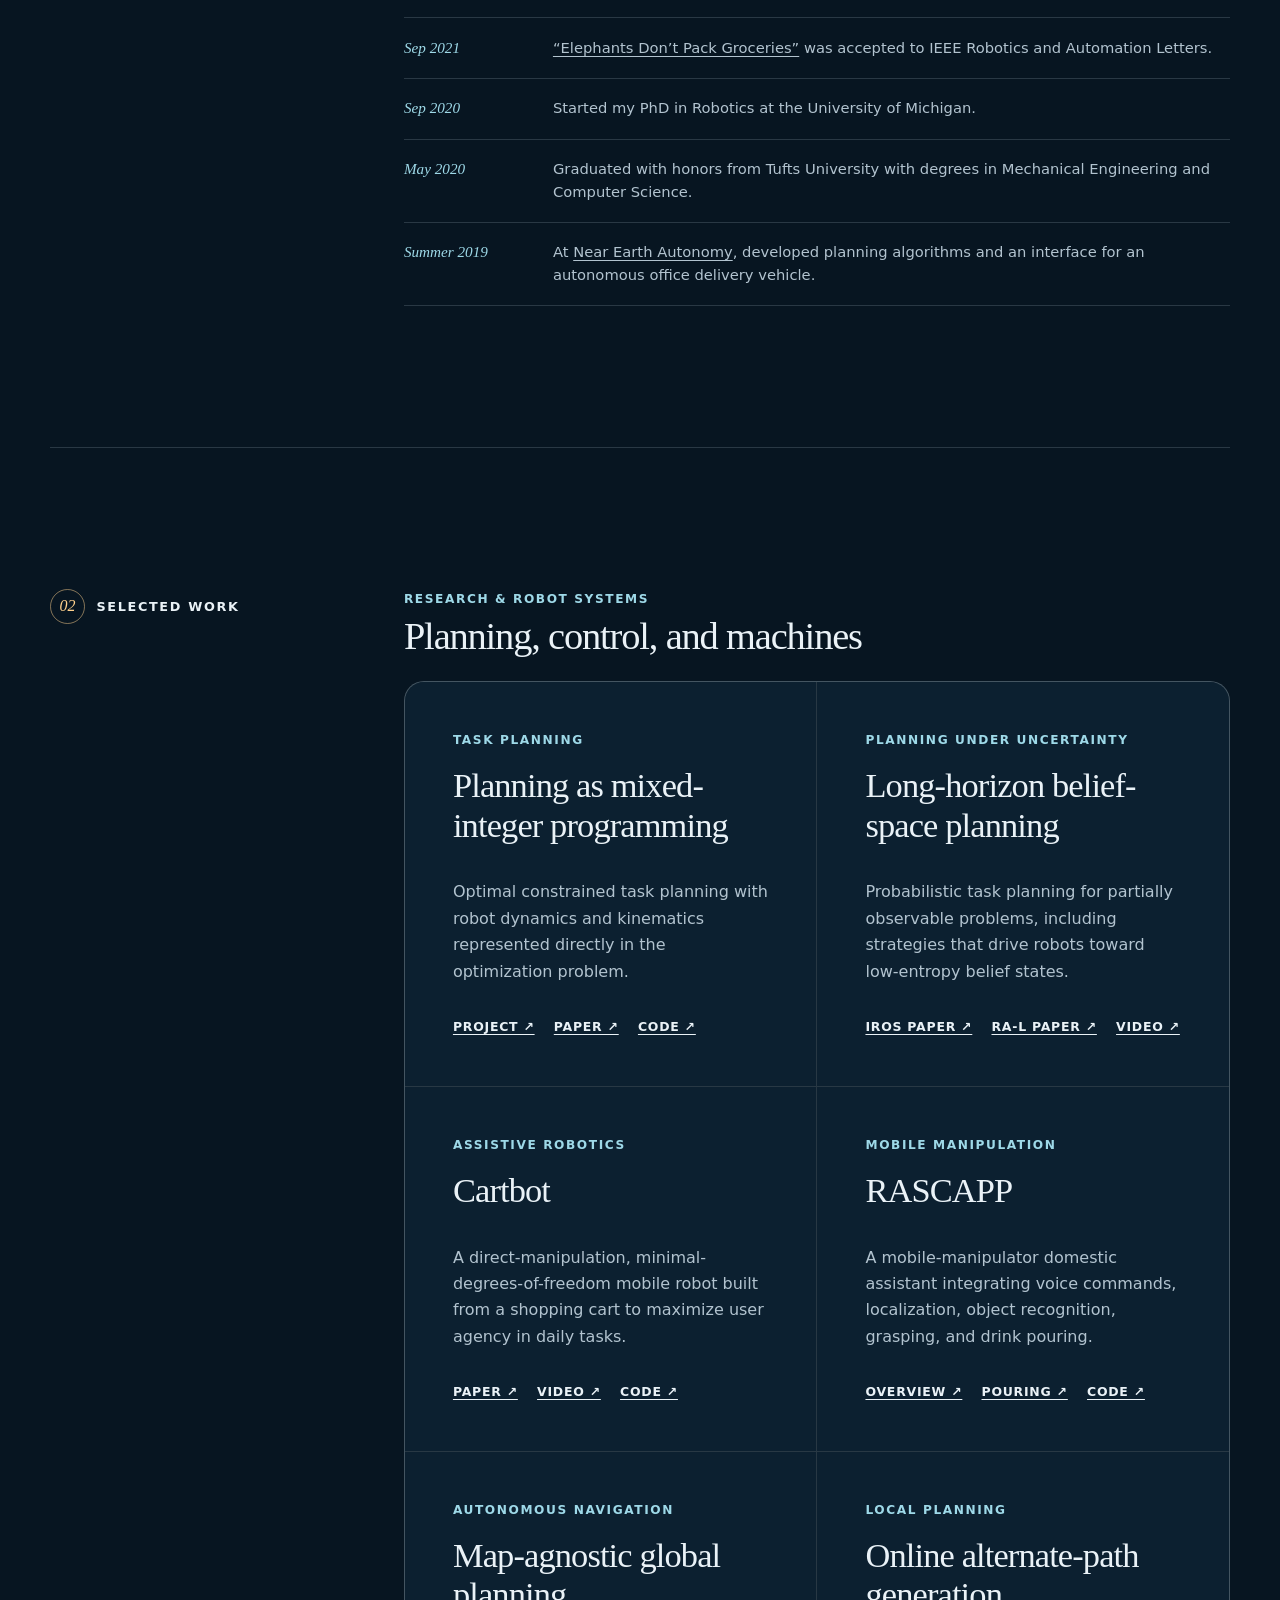
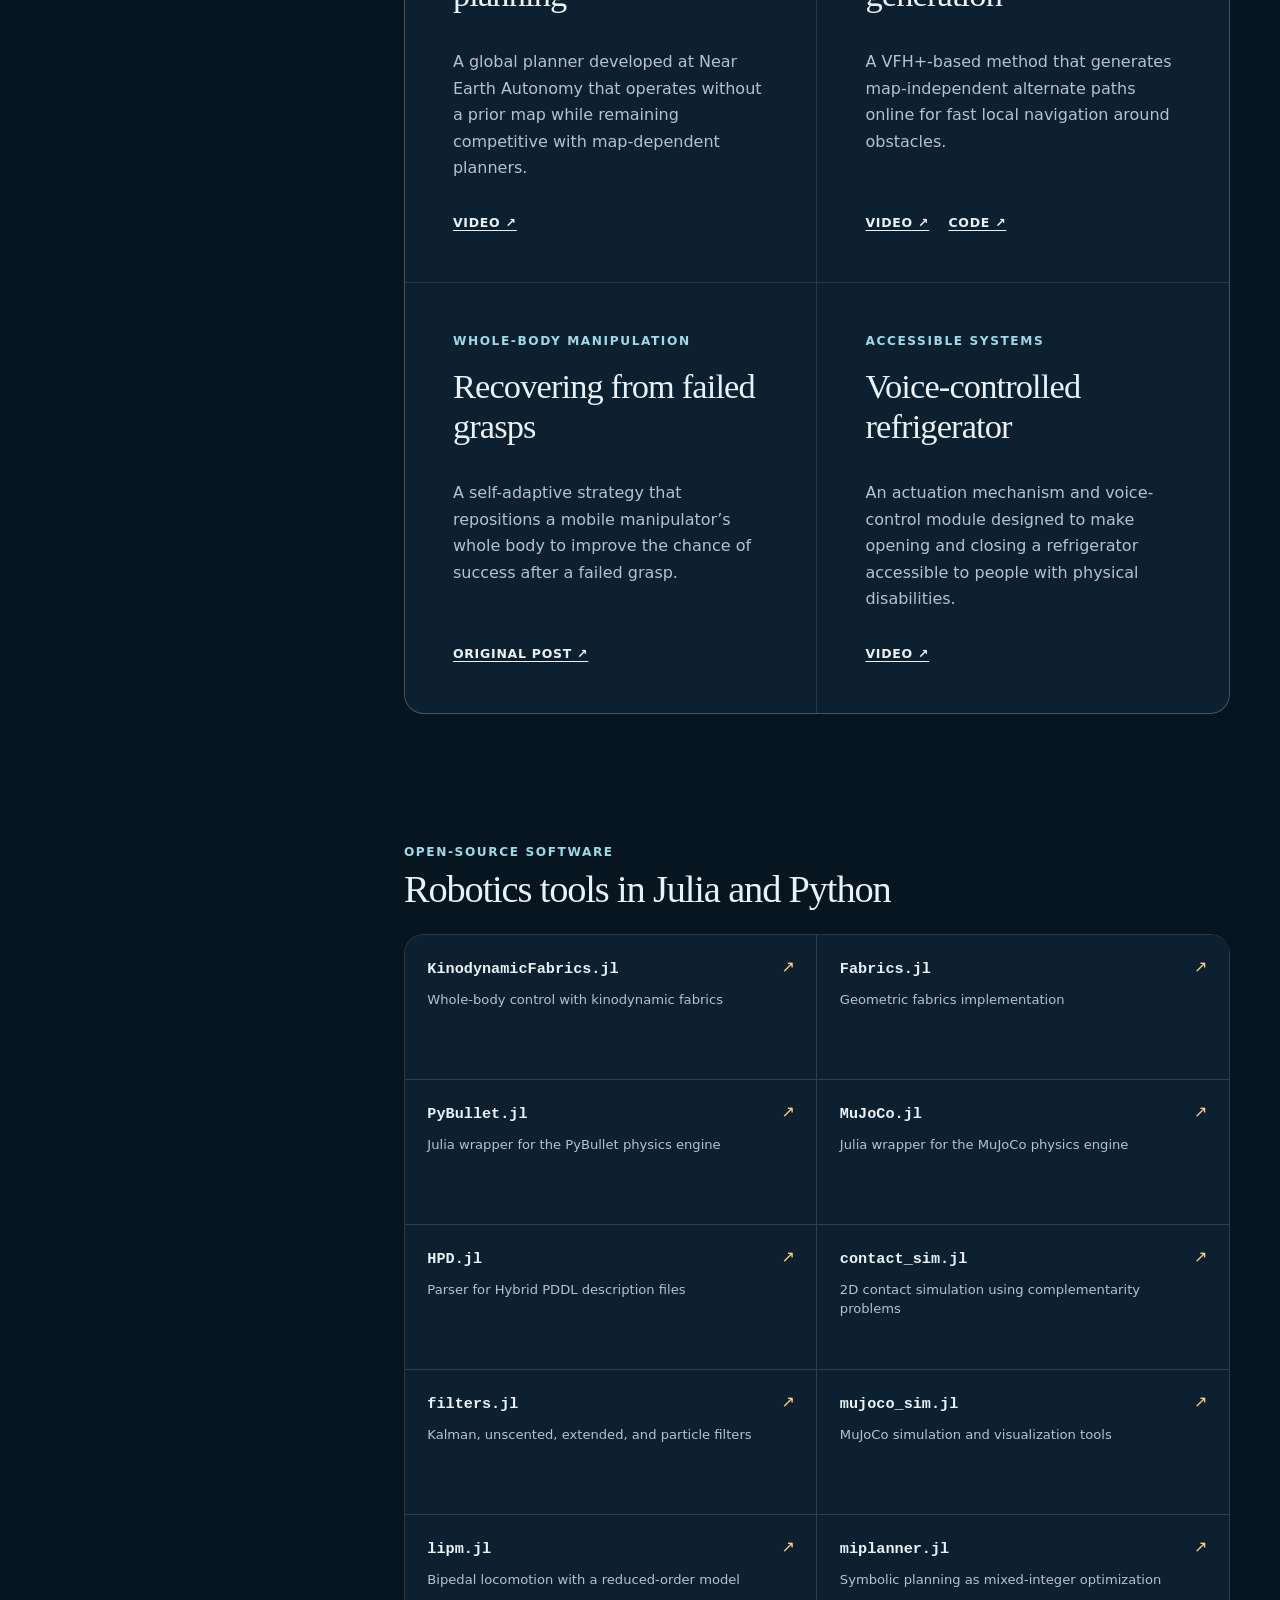
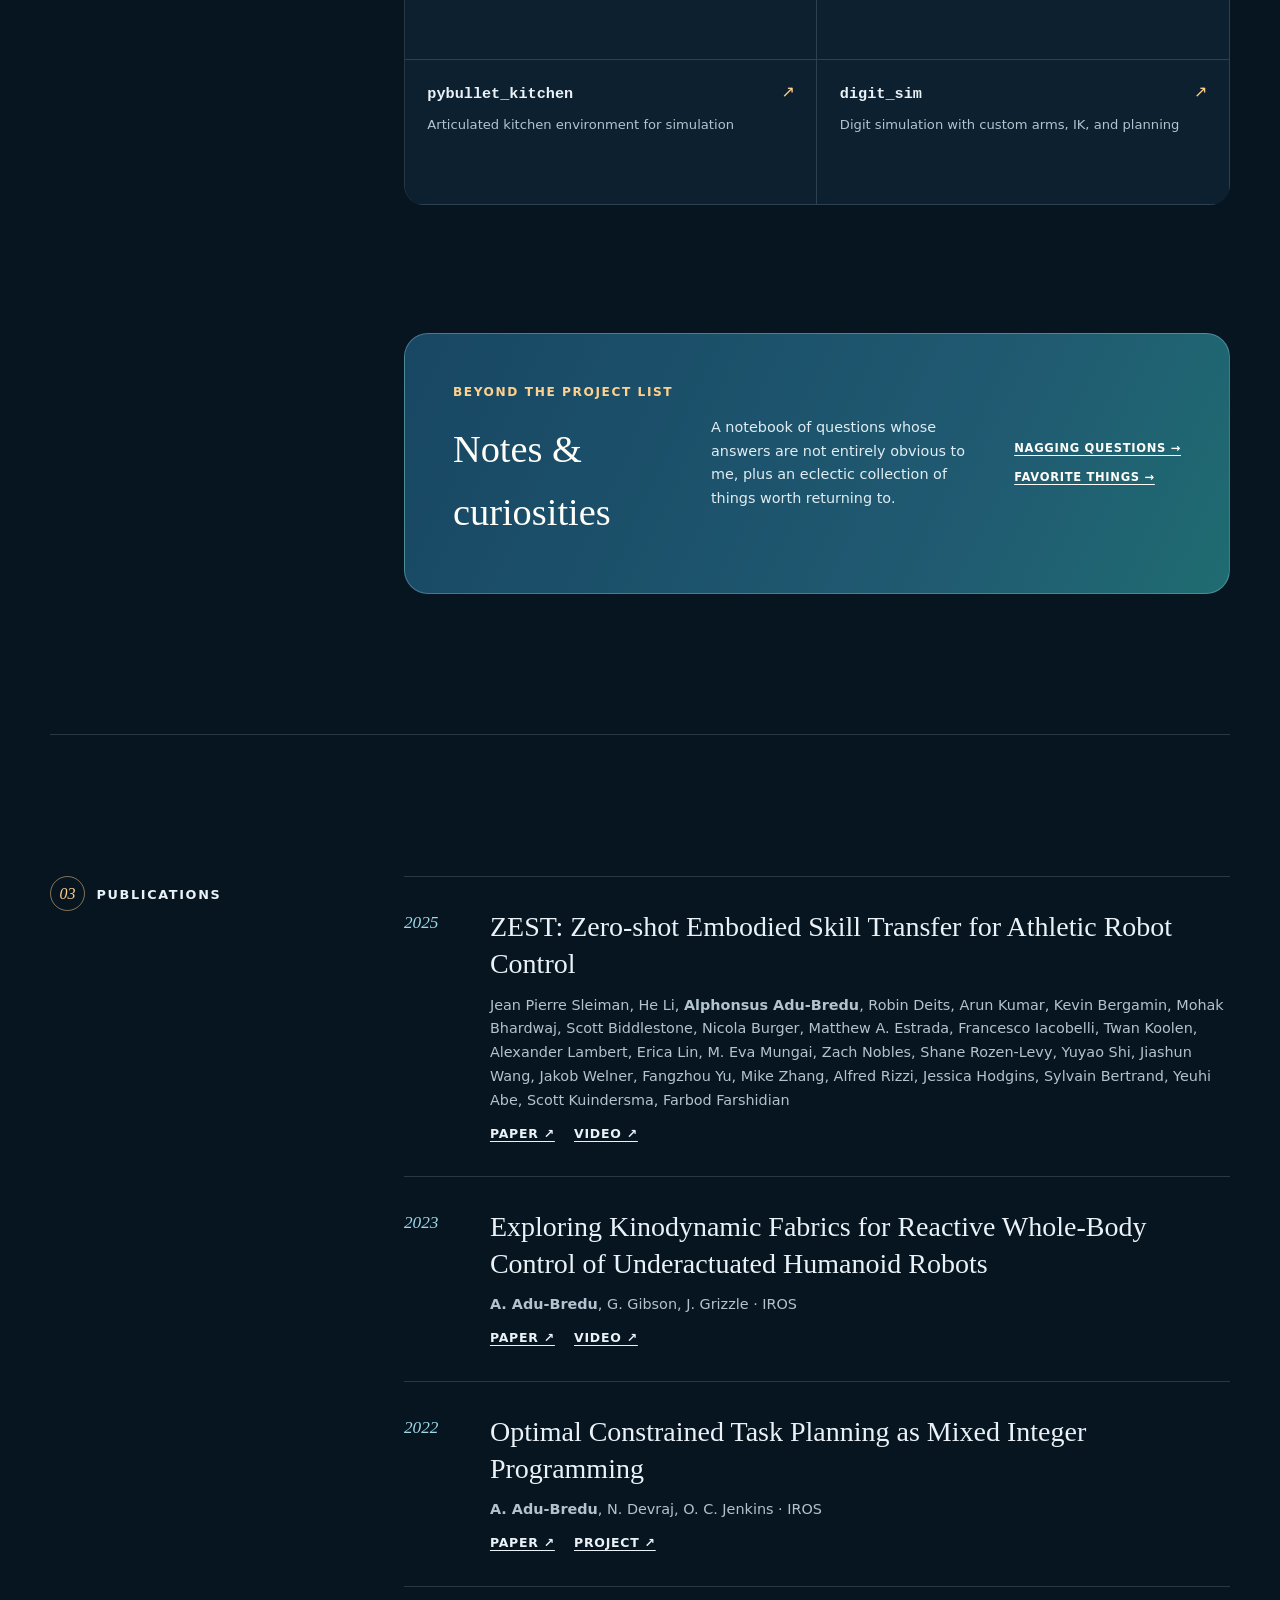
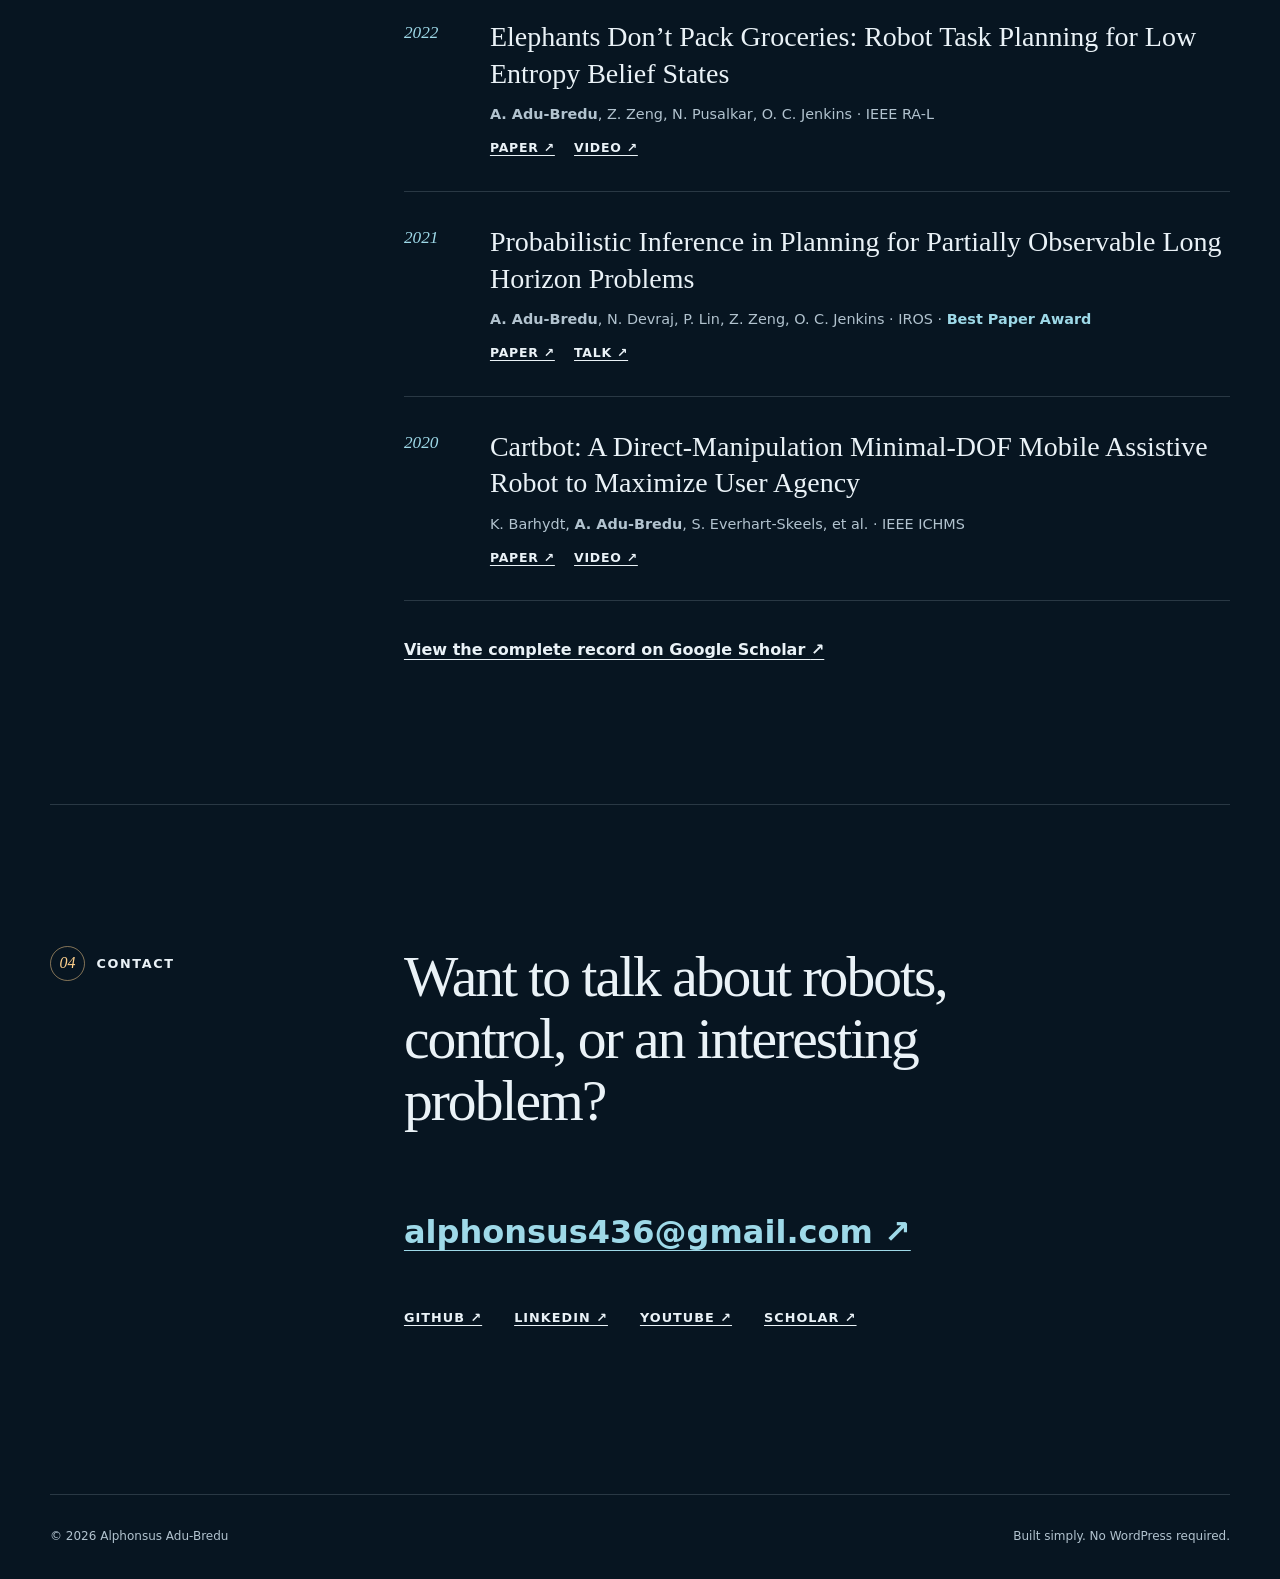
==== commit 1c188356: "s" ====
--- a/index.html
+++ b/index.html
@@ -32,7 +32,7 @@
         <div class="hero-copy">
           <p class="eyebrow hero-eyebrow">Founding Robotics Engineer <span aria-hidden="true">✦</span> <a href="https://www.dynamiccreatures.com/">Dynamic Creatures ↗</a></p>
           <h1 id="hero-title">i bring <em>fantastic characters</em> to life</h1>
-          <p class="lede">I'm Alphonsus Adu-Bredu. I work across learning, robot dynamics and control to turn fantastic creatures into robots you can meet</p>
+          <p class="lede">I'm Alphonsus Adu-Bredu. I work across learning, robot dynamics and controls to turn fantastic creatures into robots you can meet</p>
           <div class="hero-actions">
             <a class="button secondary" href="https://github.com/adubredu/cv/blob/main/cv.pdf">Read my CV <span aria-hidden="true">↗</span></a>
           </div>
